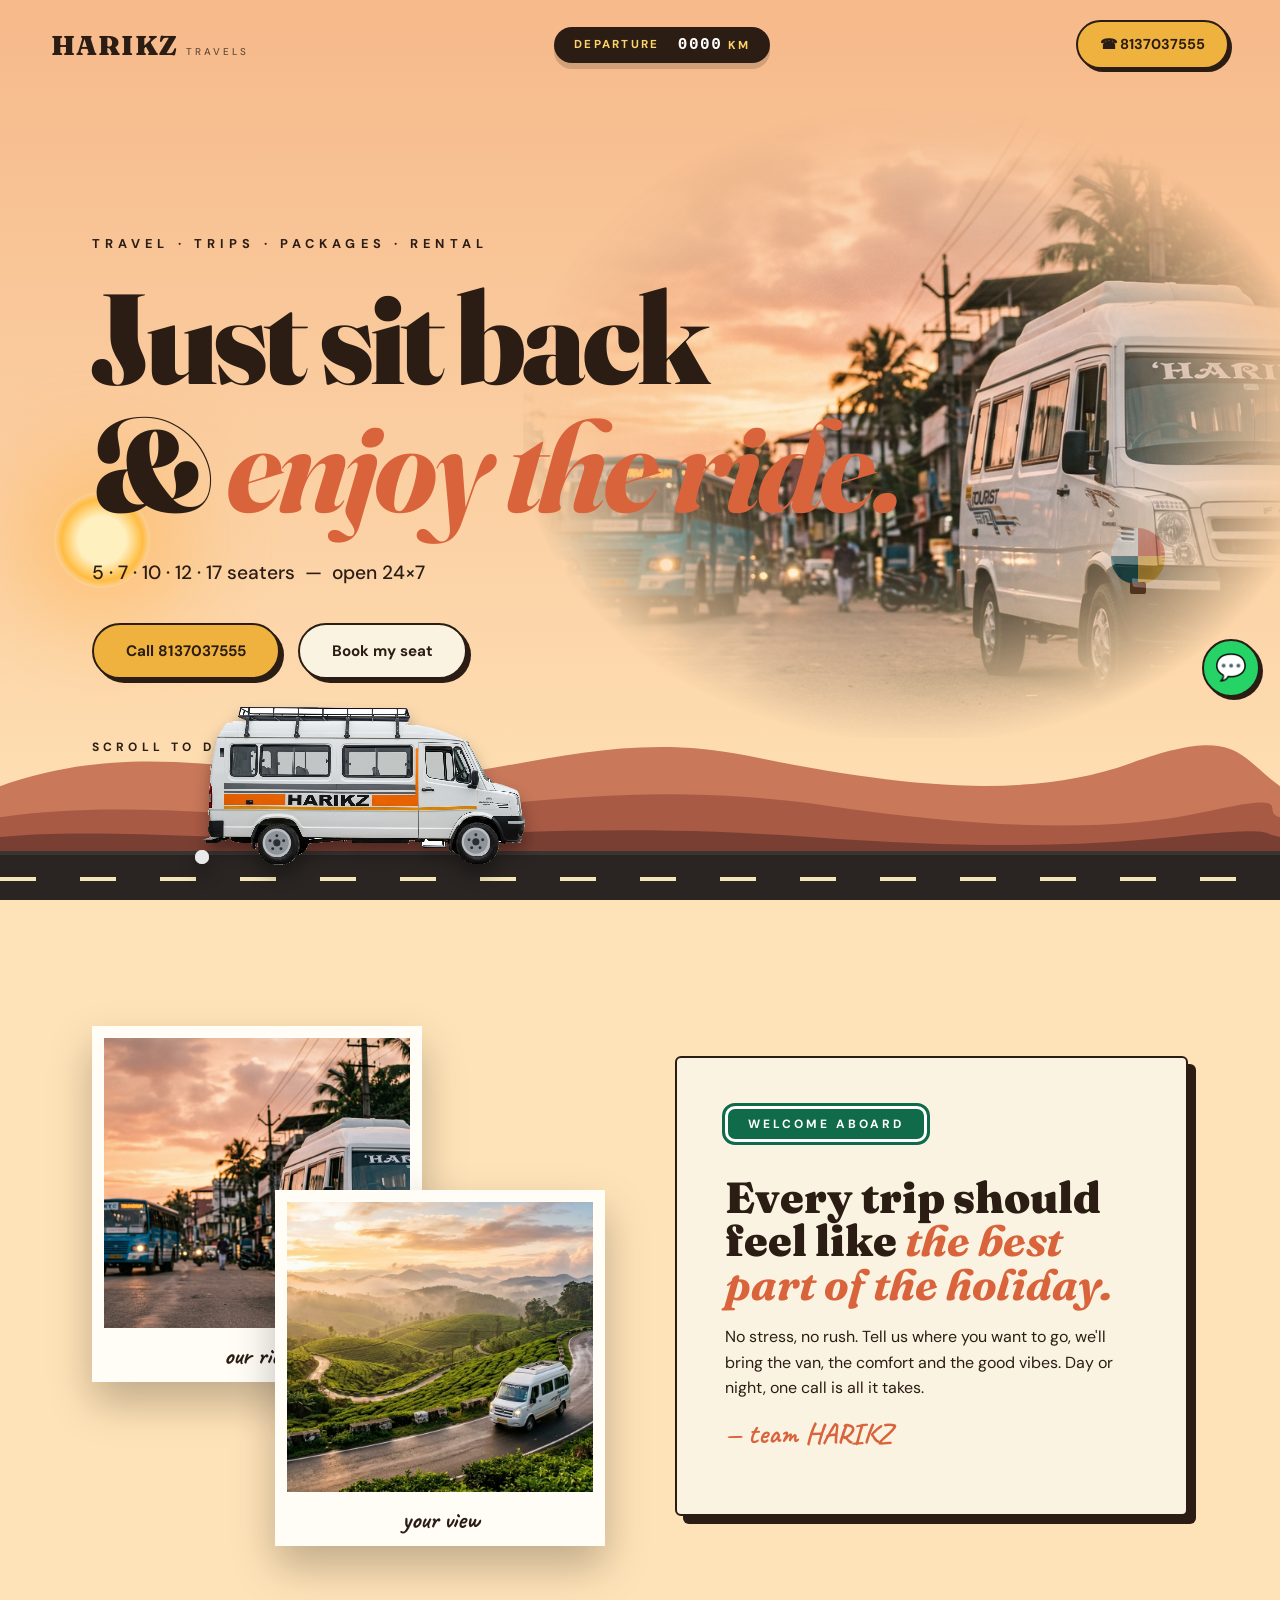
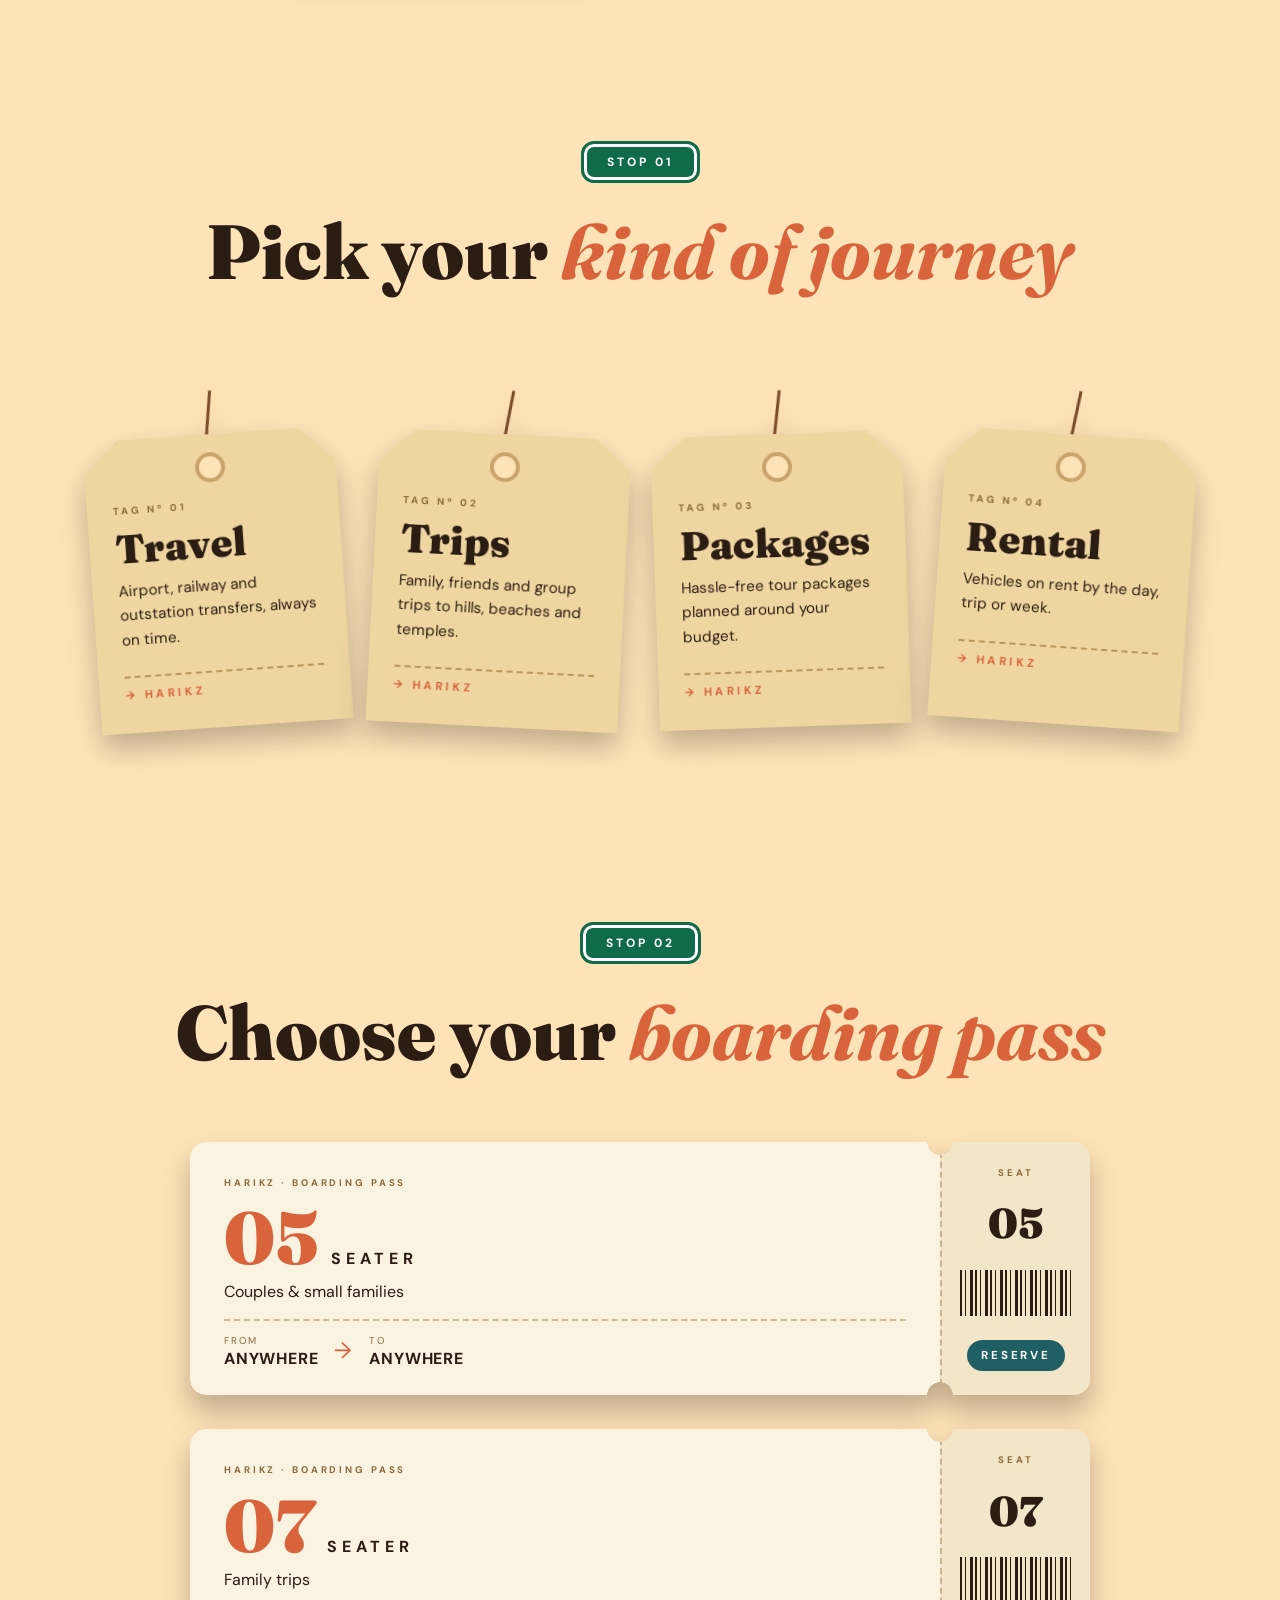
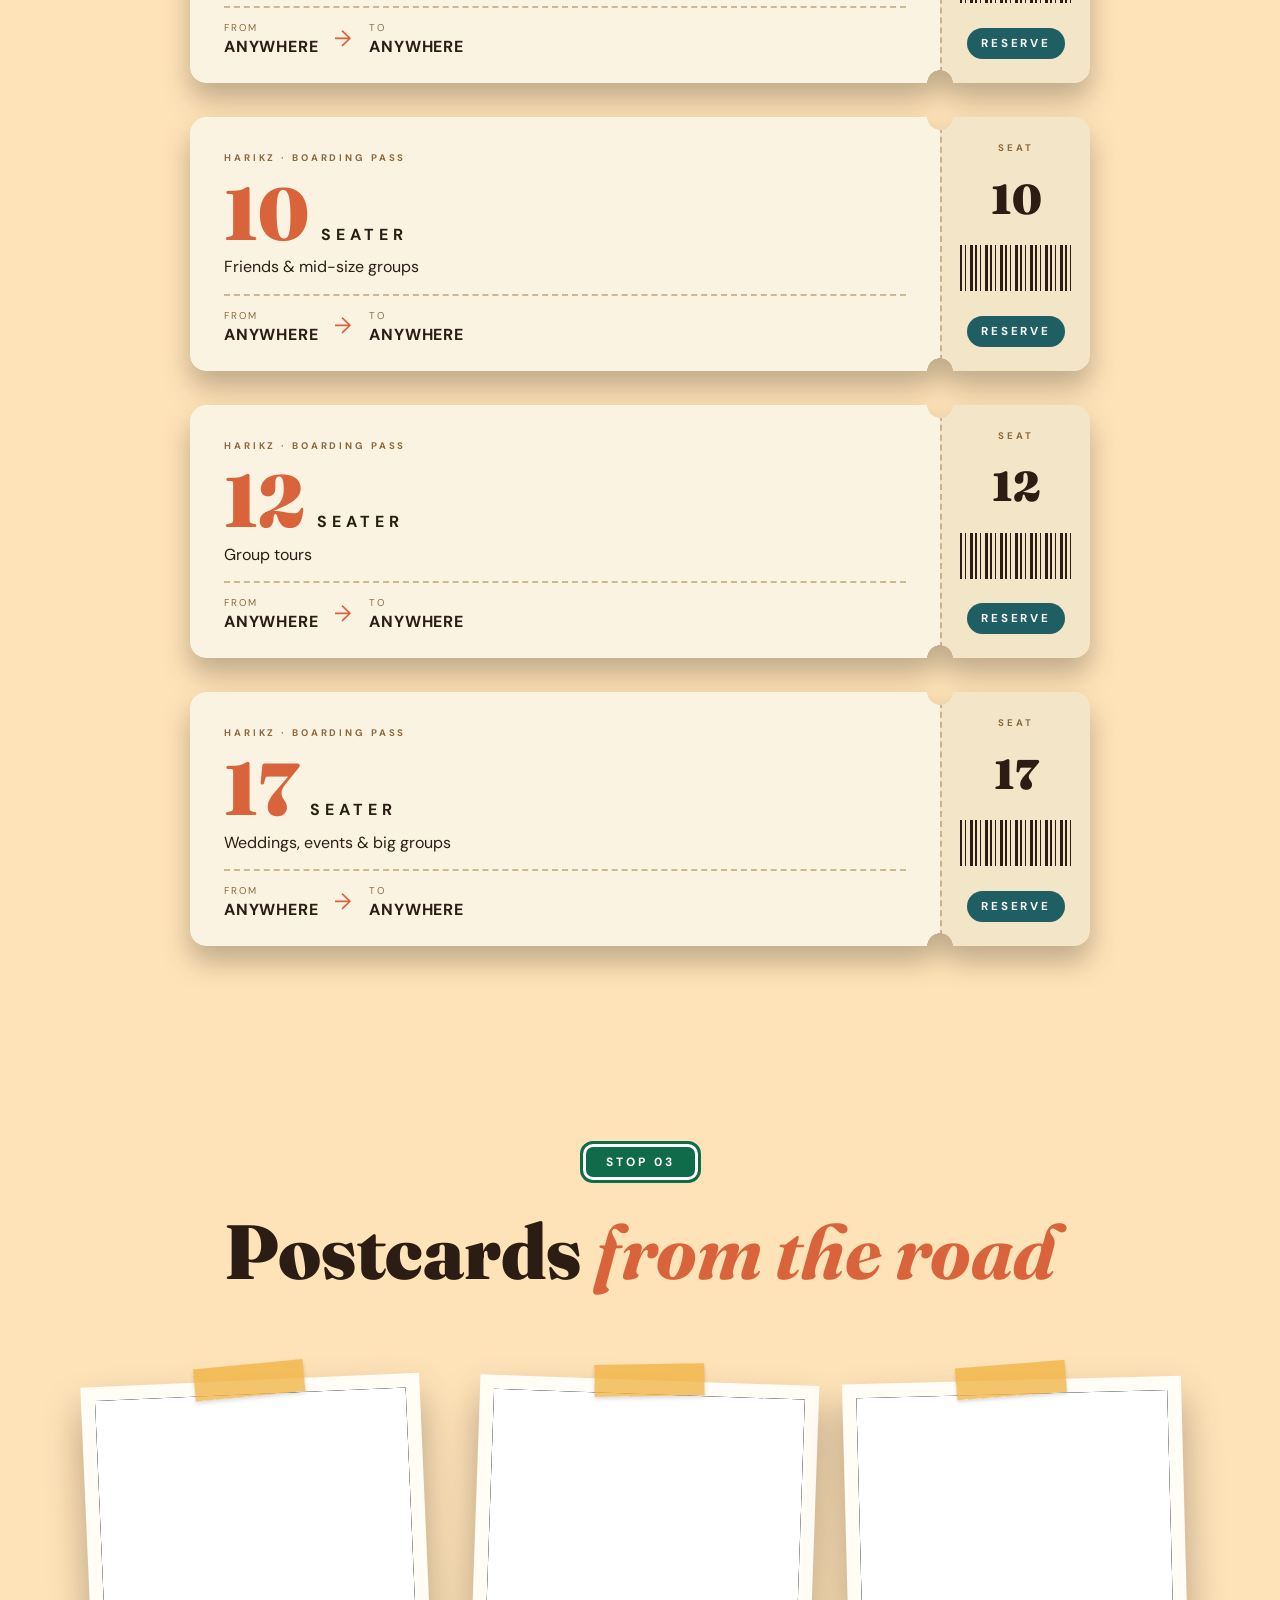
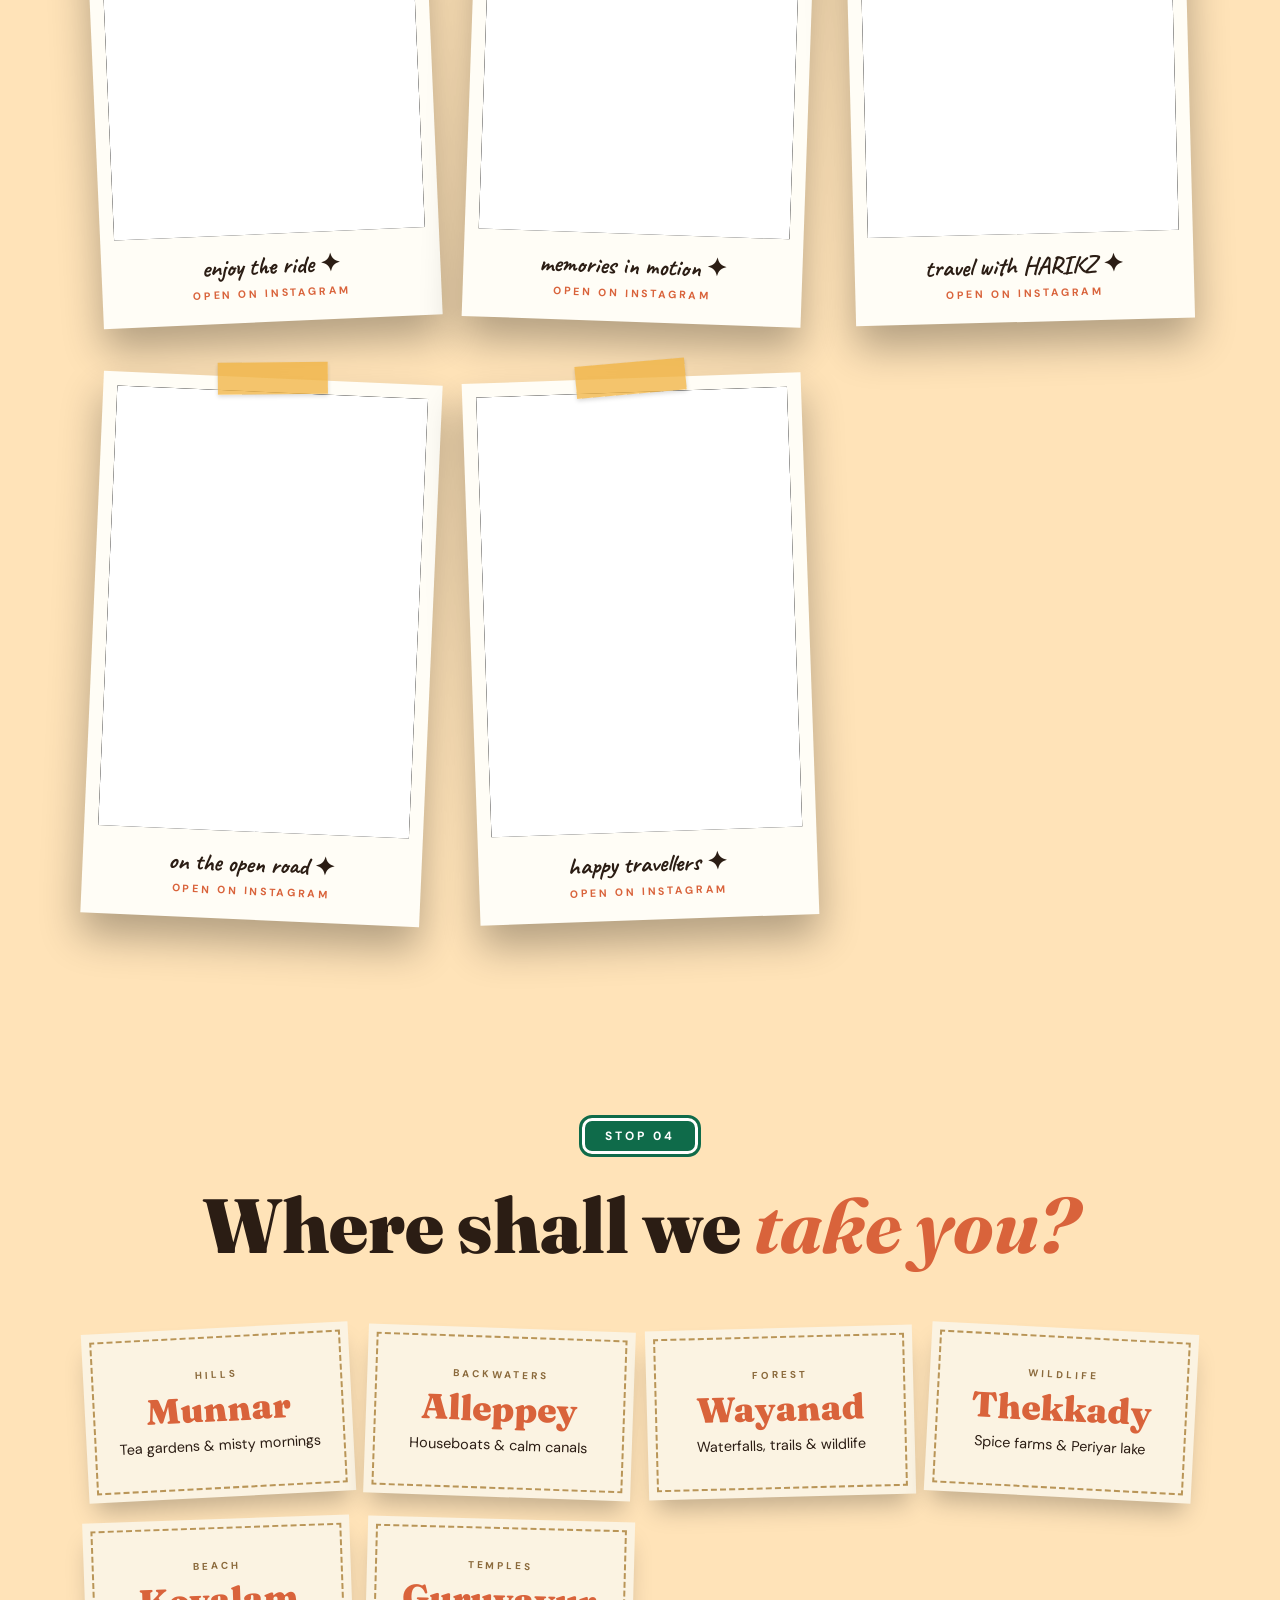
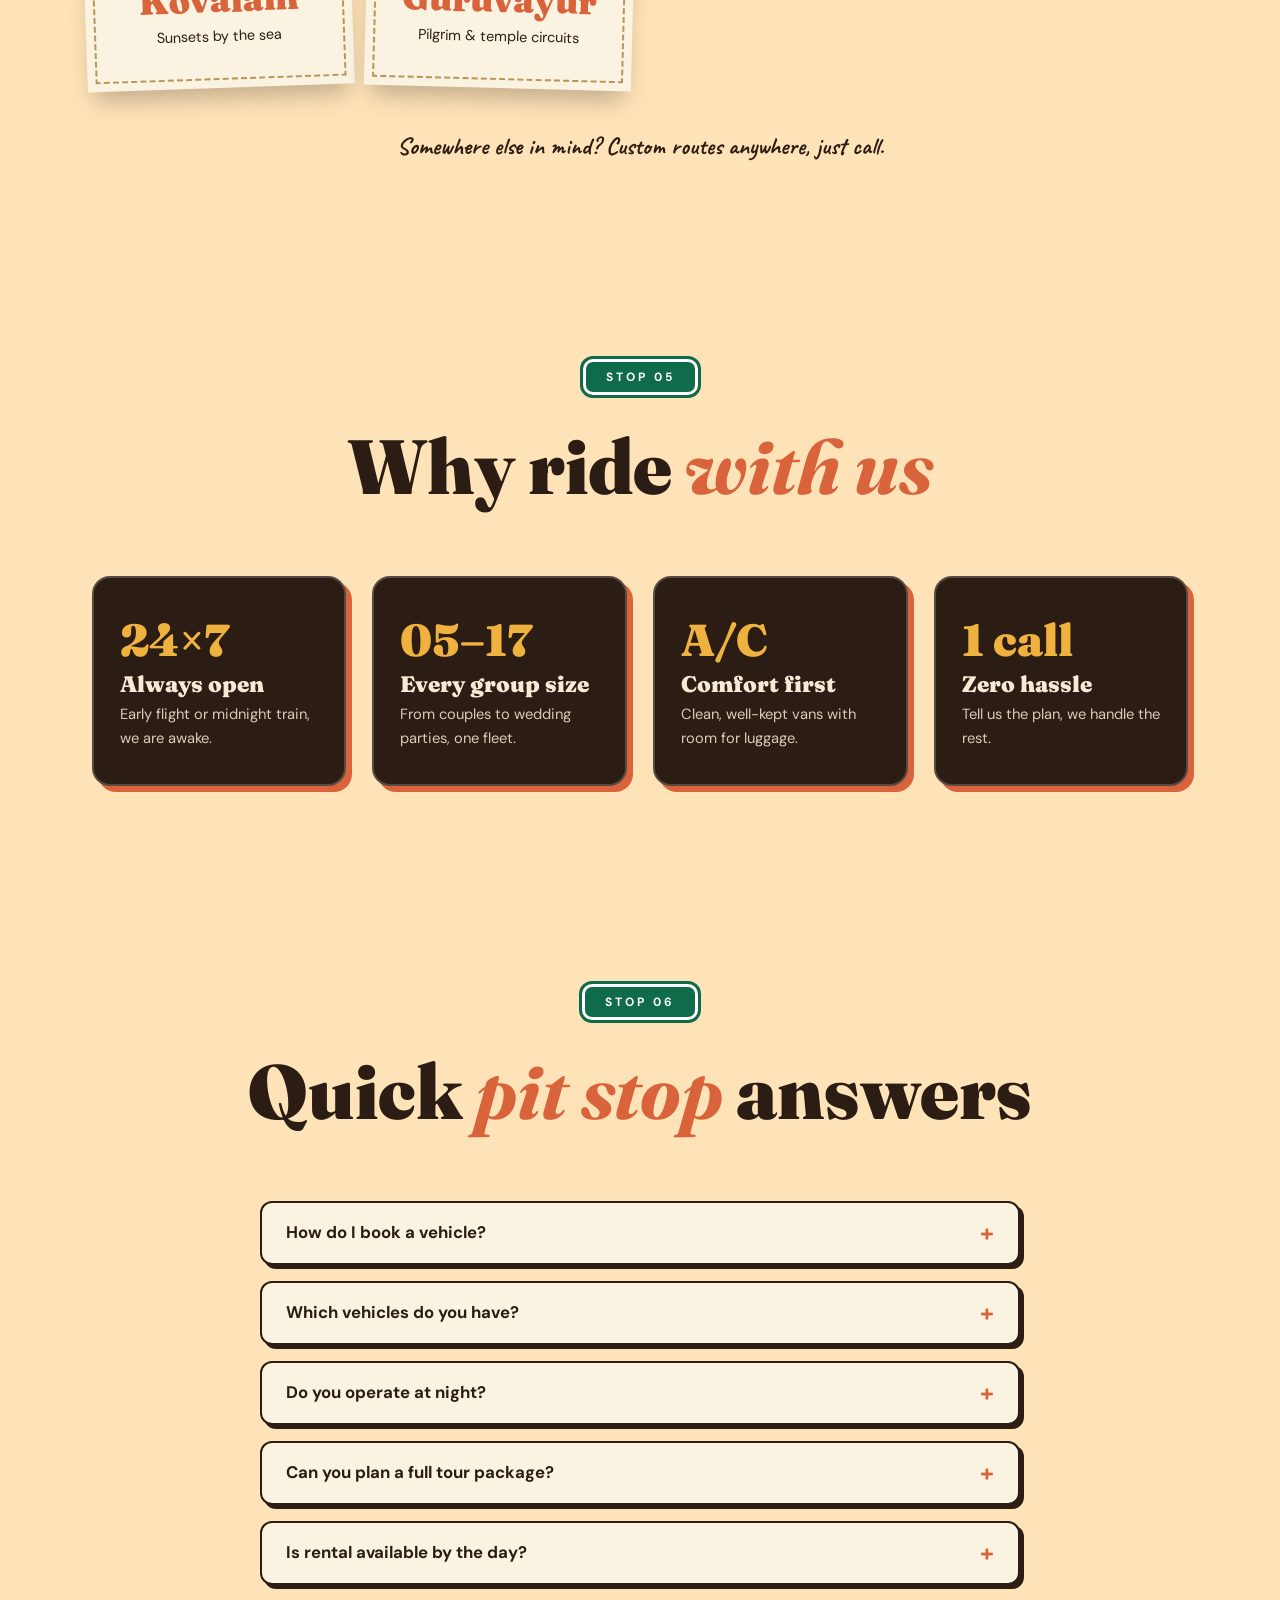
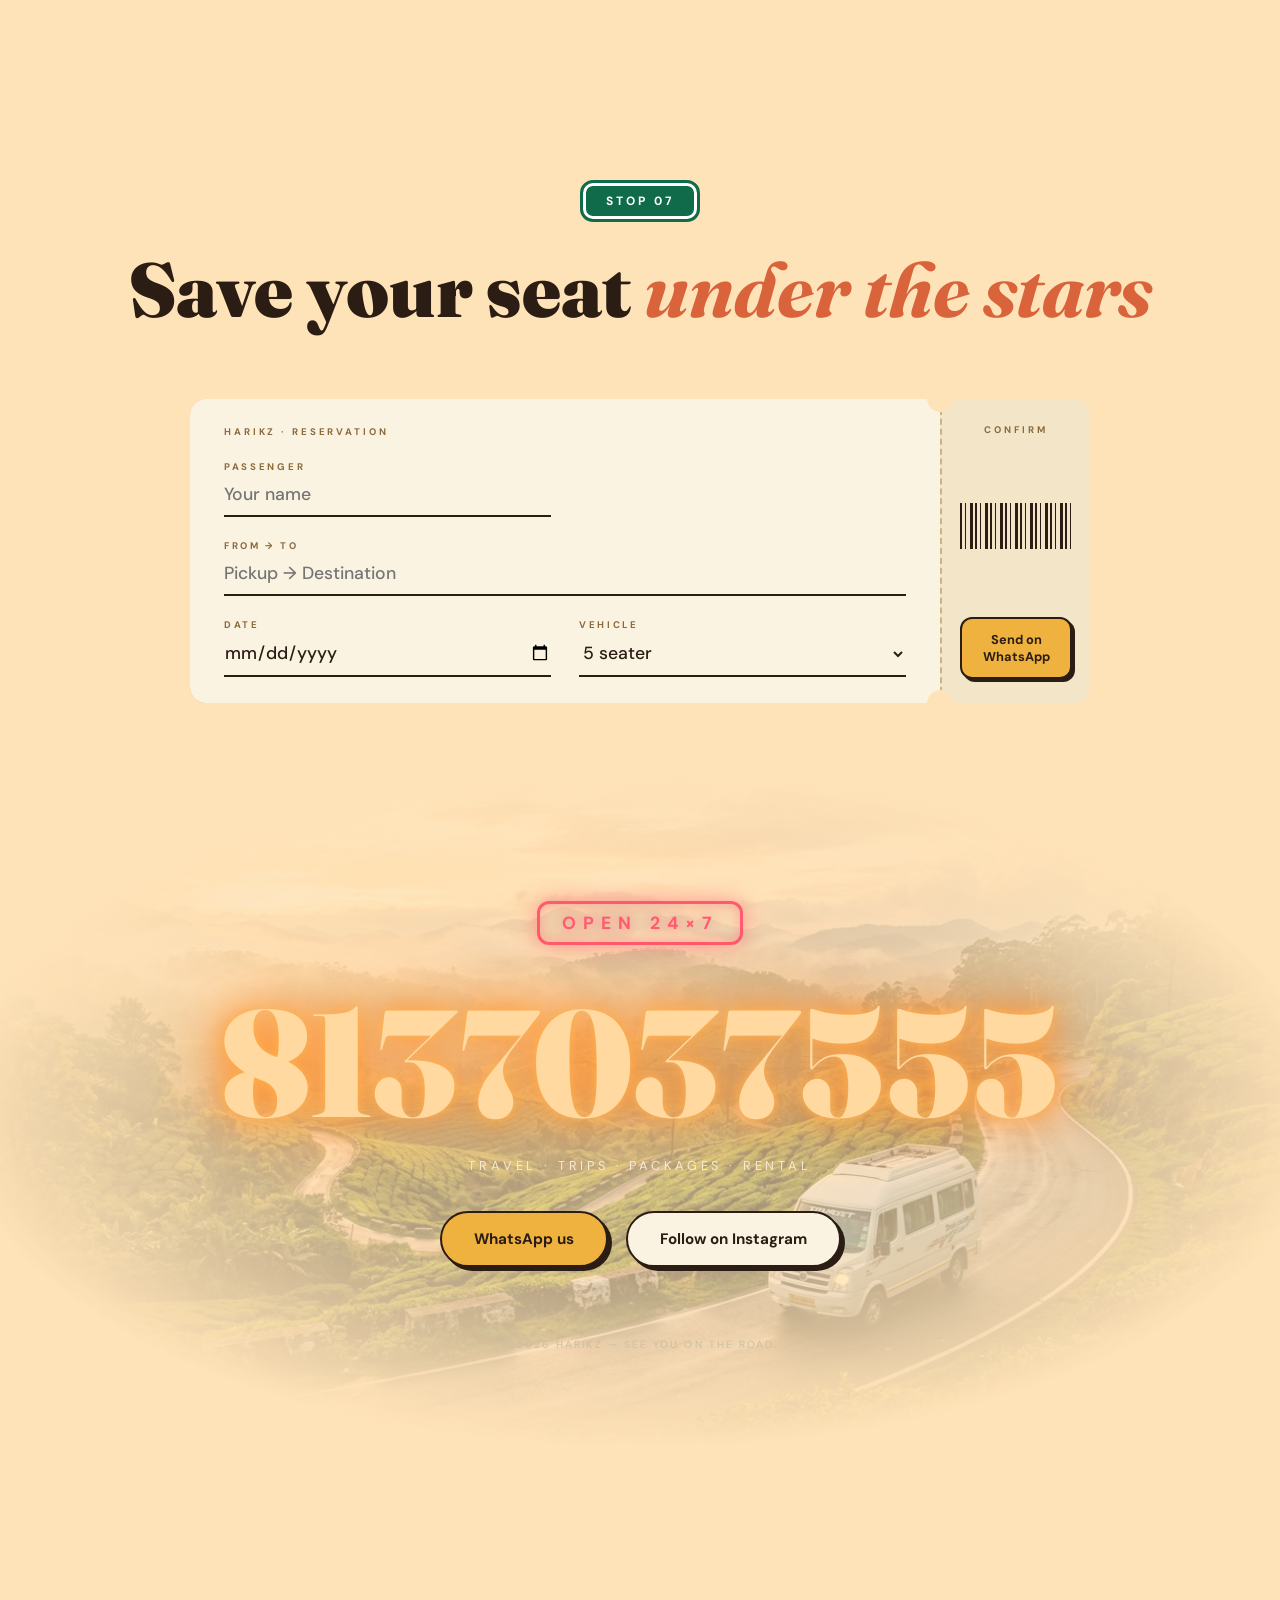
==== index.html @ db55cc22 "HARIKZ travel website" ====
<!DOCTYPE html>
<html lang="en">
<head>
<meta charset="UTF-8">
<meta name="viewport" content="width=device-width, initial-scale=1.0">
<title>HARIKZ | Travel, Trips, Packages & Rental – Enjoy the Ride, 24x7</title>
<meta name="description" content="HARIKZ – travel, trips, packages and vehicle rental. 5, 7, 10, 12 and 17 seaters, 24x7. Scroll to take the ride. Call 8137037555.">
<link rel="preconnect" href="https://fonts.googleapis.com">
<link rel="preconnect" href="https://fonts.gstatic.com" crossorigin>
<link href="https://fonts.googleapis.com/css2?family=Fraunces:ital,opsz,wght@0,9..144,400;0,9..144,700;0,9..144,900;1,9..144,400;1,9..144,700&family=DM+Sans:wght@400;500;700&family=Caveat:wght@500;700&display=swap" rel="stylesheet">
<link rel="stylesheet" href="style.css">
</head>
<body>

<!-- LIVING SKY -->
<div id="sky"></div>
<div id="stars"></div>
<div id="sun"></div>
<div id="moon"></div>
<div id="clouds"><i></i><i></i><i></i></div>
<div id="flyers" aria-hidden="true">
  <div class="bird b1">⌣⌣</div><div class="bird b2">⌣⌣</div><div class="bird b3">⌣⌣</div>
  <div class="plane">✈<span></span></div>
  <div class="balloon"><i></i><b></b></div>
</div>
<div id="flies" aria-hidden="true"></div>
<div id="progress"></div>

<!-- TOP BAR + ODOMETER -->
<header class="top">
  <a href="#home" class="logo">HARIKZ<small>travels</small></a>
  <div class="hud" aria-hidden="true">
    <span class="hud-stop" id="hud-stop">Departure</span>
    <span class="hud-km"><b id="hud-km">0000</b> km</span>
  </div>
  <a id="nav-call" class="callpill" href="tel:+918137037555">☎ 8137037555</a>
</header>

<!-- THE ROAD (fixed, you are driving) -->
<div class="scene" aria-hidden="true">
  <div class="layer l1" id="l1"><svg viewBox="0 0 1200 200" preserveAspectRatio="none"><path d="M0 200V110C120 50 220 90 340 100S560 30 700 70 960 130 1060 80 1160 70 1200 110V200Z"/></svg><svg viewBox="0 0 1200 200" preserveAspectRatio="none"><path d="M0 200V110C120 50 220 90 340 100S560 30 700 70 960 130 1060 80 1160 70 1200 110V200Z"/></svg></div>
  <div class="layer l2" id="l2"><svg viewBox="0 0 1200 200" preserveAspectRatio="none"><path d="M0 200V130C140 90 260 150 400 120S640 70 780 110 1040 160 1130 120 1180 120 1200 130V200Z"/></svg><svg viewBox="0 0 1200 200" preserveAspectRatio="none"><path d="M0 200V130C140 90 260 150 400 120S640 70 780 110 1040 160 1130 120 1180 120 1200 130V200Z"/></svg></div>
  <div class="layer l3" id="l3"><svg viewBox="0 0 1200 200" preserveAspectRatio="none"><path d="M0 200V150C100 120 240 170 380 150S620 120 760 150 1000 180 1100 150 1180 140 1200 150V200Z"/></svg><svg viewBox="0 0 1200 200" preserveAspectRatio="none"><path d="M0 200V150C100 120 240 170 380 150S620 120 760 150 1000 180 1100 150 1180 140 1200 150V200Z"/></svg></div>
  <div class="road" id="road"></div>
  <div class="van" id="van">
    <div class="beam" id="beam"></div>
    <div class="puffs"><i></i><i></i><i></i></div>
    <canvas id="vanimg" width="1" height="1" role="img" aria-label="HARIKZ Force Traveller"></canvas>
    <div class="rim" id="w1" style="left:24.6%;top:82.4%"><svg viewBox="0 0 100 100"><circle cx="50" cy="50" r="48" fill="#b9bdc2"/><circle cx="50" cy="50" r="40" fill="#8f949a"/><g fill="#2a2d31"><circle cx="50" cy="50" r="12"/><circle cx="50" cy="26" r="5"/><circle cx="73" cy="43" r="5"/><circle cx="64" cy="70" r="5"/><circle cx="36" cy="70" r="5"/><circle cx="27" cy="43" r="5"/></g></svg></div>
    <div class="rim" id="w2" style="left:82.2%;top:82%"><svg viewBox="0 0 100 100"><circle cx="50" cy="50" r="48" fill="#b9bdc2"/><circle cx="50" cy="50" r="40" fill="#8f949a"/><g fill="#2a2d31"><circle cx="50" cy="50" r="12"/><circle cx="50" cy="26" r="5"/><circle cx="73" cy="43" r="5"/><circle cx="64" cy="70" r="5"/><circle cx="36" cy="70" r="5"/><circle cx="27" cy="43" r="5"/></g></svg></div>
  </div>
</div>

<main>

<!-- 00 DEPARTURE -->
<section class="stop hero" id="home" data-stop="Departure">
  <p class="hello rv">Travel · Trips · Packages · Rental</p>
  <h1 class="rv">Just sit back<br>&amp; <em>enjoy the ride.</em></h1>
  <p class="hero-sub rv">5 · 7 · 10 · 12 · 17 seaters &nbsp;—&nbsp; open 24×7</p>
  <div class="cta rv">
    <a id="hero-call" class="btn" href="tel:+918137037555">Call 8137037555</a>
    <a id="hero-reserve" class="btn alt" href="#reserve">Book my seat</a>
  </div>
  <p class="drive">scroll to drive <span>→</span></p>
</section>

<!-- 01 WELCOME ABOARD -->
<section class="stop board" id="welcome" data-stop="Boarding">
  <div class="polas">
    <figure class="pola p1 rv"><img src="hero.jpg" alt="HARIKZ Force Traveller van at sunset"><figcaption>our ride</figcaption></figure>
    <figure class="pola p2 rv"><img src="hills.jpg" alt="Van on a misty hill road"><figcaption>your view</figcaption></figure>
  </div>
  <div class="note rv">
    <span class="sign">Welcome aboard</span>
    <h2>Every trip should feel like <em>the best part of the holiday.</em></h2>
    <p>No stress, no rush. Tell us where you want to go, we'll bring the van, the comfort and the good vibes. Day or night, one call is all it takes.</p>
    <p class="hand">— team HARIKZ</p>
  </div>
</section>

<!-- 02 SERVICES -->
<section class="stop services" id="services" data-stop="Services">
  <div class="shead rv"><span class="sign">Stop 01</span><h2>Pick your <em>kind of journey</em></h2></div>
  <div class="tags">
    <div class="tagw t1 rv"><div class="tag"><small>TAG Nº 01</small><h3>Travel</h3><p>Airport, railway and outstation transfers, always on time.</p><span>→ HARIKZ</span></div></div>
    <div class="tagw t2 rv"><div class="tag"><small>TAG Nº 02</small><h3>Trips</h3><p>Family, friends and group trips to hills, beaches and temples.</p><span>→ HARIKZ</span></div></div>
    <div class="tagw t3 rv"><div class="tag"><small>TAG Nº 03</small><h3>Packages</h3><p>Hassle-free tour packages planned around your budget.</p><span>→ HARIKZ</span></div></div>
    <div class="tagw t4 rv"><div class="tag"><small>TAG Nº 04</small><h3>Rental</h3><p>Vehicles on rent by the day, trip or week.</p><span>→ HARIKZ</span></div></div>
  </div>
</section>

<!-- 03 FLEET -->
<section class="stop fleet" id="fleet" data-stop="The Fleet">
  <div class="shead rv"><span class="sign">Stop 02</span><h2>Choose your <em>boarding pass</em></h2></div>
  <ul class="passes">
    <li class="rv" style="--r:-1.2deg"><div class="pass"><div class="pl"><small>HARIKZ · BOARDING PASS</small><div class="seatbig"><b>05</b><span>seater</span></div><p>Couples &amp; small families</p><div class="route"><span>FROM <b>Anywhere</b></span><i>→</i><span>TO <b>Anywhere</b></span></div></div><div class="ps"><small>SEAT</small><b>05</b><div class="bar"></div><a href="#reserve">Reserve</a></div></div></li>
    <li class="rv" style="--r:1deg"><div class="pass"><div class="pl"><small>HARIKZ · BOARDING PASS</small><div class="seatbig"><b>07</b><span>seater</span></div><p>Family trips</p><div class="route"><span>FROM <b>Anywhere</b></span><i>→</i><span>TO <b>Anywhere</b></span></div></div><div class="ps"><small>SEAT</small><b>07</b><div class="bar"></div><a href="#reserve">Reserve</a></div></div></li>
    <li class="rv" style="--r:-.8deg"><div class="pass"><div class="pl"><small>HARIKZ · BOARDING PASS</small><div class="seatbig"><b>10</b><span>seater</span></div><p>Friends &amp; mid-size groups</p><div class="route"><span>FROM <b>Anywhere</b></span><i>→</i><span>TO <b>Anywhere</b></span></div></div><div class="ps"><small>SEAT</small><b>10</b><div class="bar"></div><a href="#reserve">Reserve</a></div></div></li>
    <li class="rv" style="--r:1.2deg"><div class="pass"><div class="pl"><small>HARIKZ · BOARDING PASS</small><div class="seatbig"><b>12</b><span>seater</span></div><p>Group tours</p><div class="route"><span>FROM <b>Anywhere</b></span><i>→</i><span>TO <b>Anywhere</b></span></div></div><div class="ps"><small>SEAT</small><b>12</b><div class="bar"></div><a href="#reserve">Reserve</a></div></div></li>
    <li class="rv" style="--r:-1deg"><div class="pass"><div class="pl"><small>HARIKZ · BOARDING PASS</small><div class="seatbig"><b>17</b><span>seater</span></div><p>Weddings, events &amp; big groups</p><div class="route"><span>FROM <b>Anywhere</b></span><i>→</i><span>TO <b>Anywhere</b></span></div></div><div class="ps"><small>SEAT</small><b>17</b><div class="bar"></div><a href="#reserve">Reserve</a></div></div></li>
  </ul>
</section>

<!-- 04 POSTCARDS -->
<section class="stop cards" id="postcards" data-stop="Postcards">
  <div class="shead rv"><span class="sign">Stop 03</span><h2>Postcards <em>from the road</em></h2></div>
  <div class="pcs">
    <figure class="pc rv" style="--r:-2.5deg"><span class="tape"></span><div class="pcf"><iframe id="reel-embed-1" title="HARIKZ Instagram reel 1" src="https://www.instagram.com/reel/DWi8l3WEc4W/embed" loading="lazy" allowfullscreen></iframe></div><figcaption>enjoy the ride ✦ <a id="reel-link-1" href="https://www.instagram.com/reel/DWi8l3WEc4W/" target="_blank" rel="noopener">open on Instagram</a></figcaption></figure>
    <figure class="pc rv" style="--r:2deg"><span class="tape"></span><div class="pcf"><iframe id="reel-embed-2" title="HARIKZ Instagram reel 2" src="https://www.instagram.com/reel/DSxfu3pkrwx/embed" loading="lazy" allowfullscreen></iframe></div><figcaption>memories in motion ✦ <a id="reel-link-2" href="https://www.instagram.com/reel/DSxfu3pkrwx/" target="_blank" rel="noopener">open on Instagram</a></figcaption></figure>
    <figure class="pc rv" style="--r:-1.5deg"><span class="tape"></span><div class="pcf"><iframe id="post-embed" title="HARIKZ Instagram post" src="https://www.instagram.com/p/DdNlVB4ooAG/embed" loading="lazy" allowfullscreen></iframe></div><figcaption>travel with HARIKZ ✦ <a id="post-link" href="https://www.instagram.com/p/DdNlVB4ooAG/" target="_blank" rel="noopener">open on Instagram</a></figcaption></figure>
    <figure class="pc rv" style="--r:2.5deg"><span class="tape"></span><div class="pcf"><iframe id="reel-embed-3" title="HARIKZ Instagram reel 3" src="https://www.instagram.com/reel/DYMjRzhSxW_/embed" loading="lazy" allowfullscreen></iframe></div><figcaption>on the open road ✦ <a id="reel-link-3" href="https://www.instagram.com/reel/DYMjRzhSxW_/" target="_blank" rel="noopener">open on Instagram</a></figcaption></figure>
    <figure class="pc rv" style="--r:-2deg"><span class="tape"></span><div class="pcf"><iframe id="post-embed-2" title="HARIKZ Instagram post 2" src="https://www.instagram.com/p/DV8z0t1keww/embed" loading="lazy" allowfullscreen></iframe></div><figcaption>happy travellers ✦ <a id="post-link-2" href="https://www.instagram.com/p/DV8z0t1keww/" target="_blank" rel="noopener">open on Instagram</a></figcaption></figure>
  </div>
</section>

<!-- 04b DESTINATIONS -->
<section class="stop dest" id="destinations" data-stop="Destinations">
  <div class="shead rv"><span class="sign">Stop 04</span><h2>Where shall we <em>take you?</em></h2></div>
  <div class="stamps">
    <a class="stamp rv" href="#reserve" style="--r:-3deg"><small>HILLS</small><h3>Munnar</h3><p>Tea gardens &amp; misty mornings</p></a>
    <a class="stamp rv" href="#reserve" style="--r:2deg"><small>BACKWATERS</small><h3>Alleppey</h3><p>Houseboats &amp; calm canals</p></a>
    <a class="stamp rv" href="#reserve" style="--r:-1.5deg"><small>FOREST</small><h3>Wayanad</h3><p>Waterfalls, trails &amp; wildlife</p></a>
    <a class="stamp rv" href="#reserve" style="--r:3deg"><small>WILDLIFE</small><h3>Thekkady</h3><p>Spice farms &amp; Periyar lake</p></a>
    <a class="stamp rv" href="#reserve" style="--r:-2deg"><small>BEACH</small><h3>Kovalam</h3><p>Sunsets by the sea</p></a>
    <a class="stamp rv" href="#reserve" style="--r:1.5deg"><small>TEMPLES</small><h3>Guruvayur</h3><p>Pilgrim &amp; temple circuits</p></a>
  </div>
  <p class="fine rv">Somewhere else in mind? Custom routes anywhere, just call.</p>
</section>

<!-- 04c WHY HARIKZ -->
<section class="stop why" id="why" data-stop="Why HARIKZ">
  <div class="shead rv"><span class="sign">Stop 05</span><h2>Why ride <em>with us</em></h2></div>
  <div class="perks">
    <div class="perk rv"><b>24×7</b><h3>Always open</h3><p>Early flight or midnight train, we are awake.</p></div>
    <div class="perk rv"><b>05–17</b><h3>Every group size</h3><p>From couples to wedding parties, one fleet.</p></div>
    <div class="perk rv"><b>A/C</b><h3>Comfort first</h3><p>Clean, well-kept vans with room for luggage.</p></div>
    <div class="perk rv"><b>1 call</b><h3>Zero hassle</h3><p>Tell us the plan, we handle the rest.</p></div>
  </div>
</section>

<!-- 04d FAQ -->
<section class="stop faq" id="faq" data-stop="Good to know">
  <div class="shead rv"><span class="sign">Stop 06</span><h2>Quick <em>pit stop</em> answers</h2></div>
  <div class="qa">
    <details class="rv"><summary>How do I book a vehicle?</summary><p>Call or WhatsApp 8137037555, or fill in the reservation pass below and we will confirm on WhatsApp.</p></details>
    <details class="rv"><summary>Which vehicles do you have?</summary><p>5, 7, 10, 12 and 17 seaters, suited to everything from couples to large groups.</p></details>
    <details class="rv"><summary>Do you operate at night?</summary><p>Yes, HARIKZ is open 24×7 for transfers, trips and rentals.</p></details>
    <details class="rv"><summary>Can you plan a full tour package?</summary><p>Absolutely. Share your dates, budget and group size and we will plan the route with you.</p></details>
    <details class="rv"><summary>Is rental available by the day?</summary><p>Yes, by the day, per trip or by the week.</p></details>
  </div>
</section>

<!-- 05 NIGHT STOP / RESERVE -->
<section class="stop reserve" id="reserve" data-stop="Night Stop">
  <div class="shead rv"><span class="sign">Stop 07</span><h2>Save your seat <em>under the stars</em></h2></div>
  <form id="booking-form" class="pass formpass rv">
    <div class="pl formgrid">
      <small>HARIKZ · RESERVATION</small>
      <label>Passenger<input id="b-name" placeholder="Your name" required></label>
      <label>From → To<input id="b-place" placeholder="Pickup → Destination" required></label>
      <label>Date<input id="b-date" type="date" required></label>
      <label>Vehicle<select id="b-seat"><option>5 seater</option><option>7 seater</option><option>10 seater</option><option>12 seater</option><option>17 seater</option></select></label>
    </div>
    <div class="ps"><small>CONFIRM</small><div class="bar"></div><button id="b-submit" class="btn" type="submit">Send on WhatsApp</button></div>
  </form>
</section>

<!-- 06 THE SIGN -->
<section class="stop final" id="contact" data-stop="Journey's End">
  <div class="open rv">OPEN 24×7</div>
  <a id="contact-call" class="neon rv" href="tel:+918137037555">8137037555</a>
  <p class="rv">Travel · Trips · Packages · Rental</p>
  <div class="cta rv">
    <a id="contact-wa" class="btn" href="https://wa.me/918137037555" target="_blank" rel="noopener">WhatsApp us</a>
    <a id="contact-ig" class="btn alt" href="https://www.instagram.com/p/DdNlVB4ooAG/" target="_blank" rel="noopener">Follow on Instagram</a>
  </div>
  <small class="copy">© 2026 HARIKZ — see you on the road.</small>
</section>
</main>

<a id="float-wa" class="fwa" href="https://wa.me/918137037555" target="_blank" rel="noopener" aria-label="Chat on WhatsApp">💬</a>
<script src="script.js"></script>
</body>
</html>
---- style.css ----
:root{
  --sky1:#f6b98a;--sky2:#ffe3b8;--ink:#2b1d14;--h1:#c9785a;--h2:#a85a45;--h3:#7a3f33;
  --paper:#fbf3e2;--kraft:#efd6a0;--dk:#2b1d14;--terra:#d9633b;--mustard:#f0b23e;--teal:#1f5f63;
  --sceneH:21vh
}
*{box-sizing:border-box;margin:0;padding:0}
html{scroll-behavior:smooth}
body{font-family:'DM Sans',sans-serif;color:var(--ink);background:var(--sky2);overflow-x:hidden;line-height:1.6}
h1,h2,h3{font-family:'Fraunces',serif;font-weight:900;line-height:1}
em{font-style:italic;font-weight:700;color:var(--terra)}
a{color:inherit}

/* ---- LIVING SKY ---- */
#sky{position:fixed;inset:0;z-index:0;background:linear-gradient(var(--sky1),var(--sky2))}
#stars{position:fixed;inset:0;z-index:1;opacity:0;pointer-events:none}
#stars i{position:absolute;width:2px;height:2px;border-radius:50%;background:#fff;animation:tw 3s infinite}
@keyframes tw{50%{opacity:.2}}
#sun,#moon{position:fixed;z-index:1;border-radius:50%;pointer-events:none;transform:translate(-50%,-50%)}
#sun{width:96px;height:96px;background:radial-gradient(circle,#fff6d2 0 35%,#ffd36b 60%,rgba(255,200,90,0) 72%);box-shadow:0 0 90px 40px rgba(255,200,100,.45)}
#moon{width:70px;height:70px;background:radial-gradient(circle at 35% 35%,#fffdf0,#e5e2c8 70%);box-shadow:0 0 70px 20px rgba(220,225,255,.35);opacity:0}
#clouds{position:fixed;inset:0;z-index:1;pointer-events:none;transition:opacity .3s}
#clouds i{position:absolute;height:44px;width:150px;border-radius:50px;background:rgba(255,255,255,.85);filter:blur(1px);animation:cl 80s linear infinite}
#clouds i::before,#clouds i::after{content:"";position:absolute;background:inherit;border-radius:50%}
#clouds i::before{width:60px;height:60px;top:-26px;left:24px}#clouds i::after{width:44px;height:44px;top:-18px;right:24px}
#clouds i:nth-child(1){top:14%;left:-200px}
#clouds i:nth-child(2){top:28%;left:-200px;animation-delay:-30s;transform:scale(.7)}
#clouds i:nth-child(3){top:9%;left:-200px;animation-delay:-55s;transform:scale(1.2)}
@keyframes cl{to{transform:translateX(130vw)}}

/* ---- TOP BAR ---- */
.top{position:fixed;inset:0 0 auto 0;z-index:40;display:flex;align-items:center;justify-content:space-between;padding:20px 4vw;pointer-events:none}
.top>*{pointer-events:auto}
.logo{font:900 1.7rem 'Fraunces',serif;text-decoration:none;color:var(--ink);letter-spacing:.04em;display:flex;align-items:baseline;gap:8px;transition:color .3s}
.logo small{font:500 .62rem 'DM Sans';letter-spacing:.3em;text-transform:uppercase;opacity:.7}
.hud{display:flex;gap:18px;align-items:center;background:var(--dk);color:#ffd36b;padding:9px 20px;border-radius:50px;font:700 .72rem 'DM Sans';letter-spacing:.2em;text-transform:uppercase;box-shadow:0 6px 0 rgba(0,0,0,.15)}
.hud-km b{font:700 1rem monospace;color:#fff;letter-spacing:.1em}
.callpill{background:var(--mustard);color:var(--dk);padding:11px 22px;border-radius:50px;font-weight:700;text-decoration:none;border:2px solid var(--dk);box-shadow:3px 3px 0 var(--dk);transition:.25s;font-size:.9rem}
.callpill:hover{transform:translate(-2px,-2px);box-shadow:5px 5px 0 var(--dk)}

/* ---- THE ROAD ---- */
.scene{position:fixed;left:0;right:0;bottom:0;height:var(--sceneH);z-index:30;pointer-events:none}
.layer{position:absolute;left:0;bottom:5vh;width:200%;display:flex;will-change:transform}
.layer svg{width:50%;height:100%;display:block}
.l1{height:17vh;color:var(--h1)}.l2{height:12vh;color:var(--h2)}.l3{height:8vh;color:var(--h3)}
.layer path{fill:currentColor}
.road{position:absolute;left:0;right:0;bottom:0;height:5.4vh;background:#2a2523;border-top:4px solid #3b3532}
.road::after{content:"";position:absolute;left:0;right:0;top:48%;height:4px;background:repeating-linear-gradient(90deg,#f5e6b8 0 36px,transparent 36px 80px);background-position-x:var(--rx,0)}
.van{position:absolute;left:15vw;bottom:2.6vh;width:clamp(210px,27vw,420px);animation:bob .9s ease-in-out infinite alternate;filter:drop-shadow(0 10px 8px rgba(0,0,0,.35))}
@keyframes bob{to{transform:translateY(-3px)}}
.van canvas{display:block;width:100%;height:auto}
.rim{position:absolute;width:8.6%;aspect-ratio:1;margin:-4.3% 0 0 -4.3%;border-radius:50%;overflow:hidden}.rim svg{display:block;width:100%;height:100%}
.wheel{transform-box:fill-box;transform-origin:center}
.beam{position:absolute;left:94%;top:56%;width:46vw;height:90px;background:linear-gradient(90deg,rgba(255,236,170,.75),transparent);clip-path:polygon(0 35%,100% 0,100% 100%,0 65%);opacity:0;transition:opacity .4s}

/* Traveller photo backdrops */
.hero::before,.final::before{content:"";position:absolute;z-index:-1;pointer-events:none;background-size:cover;background-position:center;-webkit-mask-image:radial-gradient(ellipse at center,#000 30%,transparent 72%);mask-image:radial-gradient(ellipse at center,#000 30%,transparent 72%)}
.hero::before{right:-4vw;top:12vh;width:62vw;height:70vh;background-image:url(hero.jpg);opacity:.9;animation:kb 18s ease-in-out infinite alternate}
.final::before{inset:0 -4vw;background-image:url(hills.jpg);opacity:.35}
@keyframes kb{to{transform:scale(1.07) translateX(-12px)}}

/* ---- CONTENT ---- */
main{position:relative;z-index:10;padding-bottom:30vh}
.stop{position:relative;padding:14vh 6vw 8vh;max-width:1250px;margin:auto}
.rv{opacity:0;transform:translateY(46px);transition:opacity 1s,transform 1s cubic-bezier(.2,.8,.2,1)}
.rv.on{opacity:1;transform:none}
.btn{display:inline-block;background:var(--mustard);color:var(--dk);font:700 .95rem 'DM Sans';padding:16px 32px;border-radius:50px;border:2px solid var(--dk);box-shadow:4px 4px 0 var(--dk);text-decoration:none;cursor:pointer;transition:.25s}
.btn:hover{transform:translate(-3px,-3px);box-shadow:7px 7px 0 var(--dk)}
.btn.alt{background:var(--paper)}
.cta{display:flex;gap:18px;flex-wrap:wrap}
.sign{display:inline-block;background:#0f6b4a;color:#fff;border:3px solid #fff;outline:3px solid #0f6b4a;border-radius:10px;padding:7px 20px;font:700 .75rem 'DM Sans';letter-spacing:.25em;text-transform:uppercase;margin-bottom:26px}
.shead{text-align:center;margin-bottom:70px}
.shead h2{font-size:clamp(2.4rem,6vw,4.8rem);color:var(--ink);transition:color .3s}

/* hero */
.hero{min-height:100vh;display:flex;flex-direction:column;justify-content:center;padding-top:18vh}
.hello{font:700 .8rem 'DM Sans';letter-spacing:.4em;text-transform:uppercase;margin-bottom:22px;color:var(--ink)}
.hero h1{font-size:clamp(3.4rem,10vw,9rem);letter-spacing:-.03em;color:var(--ink);transition:color .3s}
.hero-sub{margin:28px 0 34px;font-size:1.2rem;font-weight:500;color:var(--ink)}
.drive{margin-top:60px;font:700 .75rem 'DM Sans';letter-spacing:.35em;text-transform:uppercase;color:var(--ink)}
.drive span{display:inline-block;animation:nudge 1.2s infinite}
@keyframes nudge{50%{transform:translateX(12px)}}

/* welcome */
.board{display:grid;grid-template-columns:1fr 1fr;gap:70px;align-items:center}
.polas{position:relative;height:520px}
.pola{position:absolute;background:#fffdf6;padding:12px 12px 46px;box-shadow:0 20px 40px rgba(0,0,0,.25);width:min(330px,80%)}
.pola img{width:100%;height:290px;object-fit:cover}
.pola figcaption{position:absolute;bottom:10px;left:0;right:0;text-align:center;font:700 1.6rem 'Caveat',cursive;color:var(--dk)}
.p1{left:0;top:0;transform:rotate(-6deg)}.p2{right:0;bottom:0;transform:rotate(5deg)}
.pola.rv.on{transition:transform .5s}.pola:hover{transform:rotate(0) scale(1.04)!important;z-index:5}
.note{background:var(--paper);padding:48px;border-radius:6px;box-shadow:8px 8px 0 var(--dk);border:2px solid var(--dk);color:var(--dk);transform:rotate(1deg)}
.note h2{font-size:clamp(1.9rem,3.4vw,2.8rem);margin-bottom:18px}
.note p{margin-bottom:14px}
.hand{font:700 1.8rem 'Caveat',cursive;color:var(--terra)}

/* luggage tags */
.tags{display:grid;grid-template-columns:repeat(auto-fit,minmax(230px,1fr));gap:44px 30px;padding-top:30px}
.tagw{position:relative;margin-top:44px;filter:drop-shadow(0 14px 14px rgba(0,0,0,.25));transition:transform .5s cubic-bezier(.3,1.4,.5,1)}
.tagw::before{content:"";position:absolute;left:50%;top:-44px;width:3px;height:70px;background:#7b4a2b;transform:translateX(-50%) rotate(8deg)}
.t1{--r:-4deg}.t2{--r:3deg}.t3{--r:-2deg}.t4{--r:4deg}
.tagw.on{transform:rotate(var(--r))}
.tagw.on:hover{transform:rotate(0) translateY(-10px)}
.tag{background:var(--kraft);color:var(--dk);padding:64px 26px 30px;clip-path:polygon(14% 0,86% 0,100% 11%,100% 100%,0 100%,0 11%);min-height:290px;position:relative}
.tag::before{content:"";position:absolute;top:18px;left:50%;width:22px;height:22px;transform:translateX(-50%);border-radius:50%;border:4px solid #c9a46a;background:var(--sky2)}
.tag small{display:block;font:700 .62rem 'DM Sans';letter-spacing:.3em;color:#8b6a3c;margin-bottom:12px}
.tag h3{font-size:2.5rem;margin-bottom:10px}
.tag p{font-size:.95rem;margin-bottom:24px}
.tag span{display:block;border-top:2px dashed #b99557;padding-top:10px;font:700 .72rem 'DM Sans';letter-spacing:.3em;color:var(--terra)}

/* boarding passes */
.passes{list-style:none;max-width:900px;margin:auto;display:grid;gap:34px}
.passes li{filter:drop-shadow(0 16px 14px rgba(0,0,0,.25));transform:rotate(var(--r));transition:transform .5s cubic-bezier(.3,1.4,.5,1)}
.passes li:hover{transform:rotate(0) translateX(12px)}
.pass{display:grid;grid-template-columns:1fr 150px;background:var(--paper);color:var(--dk);border-radius:16px;
  -webkit-mask:radial-gradient(circle 13px at calc(100% - 150px) 0,#0000 97%,#000) ,radial-gradient(circle 13px at calc(100% - 150px) 100%,#0000 97%,#000);-webkit-mask-composite:source-in;
  mask:radial-gradient(circle 13px at calc(100% - 150px) 0,#0000 97%,#000) intersect,radial-gradient(circle 13px at calc(100% - 150px) 100%,#0000 97%,#000)}
.pl{padding:26px 34px;position:relative}
.pl small,.ps small{font:700 .6rem 'DM Sans';letter-spacing:.3em;color:#8b6a3c}
.seatbig{display:flex;align-items:baseline;gap:12px;margin:8px 0 4px}
.seatbig b{font:900 4.6rem/1 'Fraunces',serif;color:var(--terra)}
.seatbig span{font:700 1rem 'DM Sans';letter-spacing:.3em;text-transform:uppercase}
.pl p{margin-bottom:14px}
.route{display:flex;gap:16px;align-items:center;border-top:2px dashed #cdb98f;padding-top:12px;font-size:.62rem;letter-spacing:.2em;color:#8b6a3c}
.route b{display:block;font:700 1rem 'DM Sans';letter-spacing:.05em;color:var(--dk);text-transform:uppercase}
.route i{font-style:normal;font-size:1.4rem;color:var(--terra)}
.ps{border-left:2px dashed #c9b48a;padding:24px 18px;text-align:center;display:flex;flex-direction:column;align-items:center;justify-content:space-between;gap:8px;background:#f3e6c8}
.ps b{font:900 2.6rem 'Fraunces',serif;line-height:1}
.bar{width:100%;height:46px;background:repeating-linear-gradient(90deg,var(--dk) 0 2px,transparent 2px 5px,var(--dk) 5px 6px,transparent 6px 10px,var(--dk) 10px 13px,transparent 13px 15px)}
.ps a{font:700 .72rem 'DM Sans';letter-spacing:.25em;text-transform:uppercase;text-decoration:none;color:#fff;background:var(--teal);padding:8px 14px;border-radius:30px;transition:.3s}
.ps a:hover{background:var(--terra)}

/* postcards */
.pcs{display:grid;grid-template-columns:repeat(auto-fit,minmax(290px,1fr));gap:56px 40px;padding-top:20px}
.pc{position:relative;background:#fffdf6;padding:14px 14px 22px;box-shadow:0 22px 40px rgba(0,0,0,.3);transform:rotate(var(--r))}
.pc.on{transform:rotate(var(--r));transition:transform .6s cubic-bezier(.3,1.4,.5,1),opacity 1s}
.pc.on:hover{transform:rotate(0) translateY(-12px) scale(1.02)}
.tape{position:absolute;top:-16px;left:50%;width:110px;height:32px;transform:translateX(-50%) rotate(-3deg);background:rgba(240,178,62,.75);box-shadow:0 2px 4px rgba(0,0,0,.15);z-index:2}
.pcf{background:#000;overflow:hidden;height:440px}.pcf iframe{width:100%;height:760px;border:0;display:block;background:#fff}
.pc figcaption{padding-top:16px;text-align:center;font:700 1.55rem 'Caveat',cursive;color:var(--dk)}
.pc figcaption a{display:block;font:700 .66rem 'DM Sans';letter-spacing:.25em;text-transform:uppercase;color:var(--terra);margin-top:6px;text-decoration:none}

/* destinations */
.stamps{display:grid;grid-template-columns:repeat(auto-fit,minmax(220px,1fr));gap:36px 28px}
.stamp{display:block;text-decoration:none;color:var(--dk);background:var(--paper);padding:30px 22px;text-align:center;border:3px dashed #b99557;outline:8px solid var(--paper);outline-offset:-1px;box-shadow:0 16px 24px rgba(0,0,0,.25);transform:rotate(var(--r));transition:transform .5s cubic-bezier(.3,1.4,.5,1)}
.stamp.rv.on{transform:rotate(var(--r))}
.stamp.on:hover{transform:rotate(0) translateY(-10px) scale(1.04)}
.stamp small{display:block;font:700 .62rem 'DM Sans';letter-spacing:.3em;color:#8b6a3c;margin-bottom:10px}
.stamp h3{font-size:2.2rem;color:var(--terra);margin-bottom:8px}
.stamp p{font-size:.9rem}
.fine{text-align:center;margin-top:50px;font:700 1.5rem 'Caveat',cursive;color:var(--ink)}

/* why us */
.perks{display:grid;grid-template-columns:repeat(auto-fit,minmax(220px,1fr));gap:26px}
.perk{background:var(--dk);color:#f6ead6;padding:34px 26px;border-radius:18px;border:2px solid #fff3;box-shadow:6px 6px 0 var(--terra);transition:transform .3s}
.perk:hover{transform:translateY(-6px)}
.perk b{display:block;font:900 2.8rem 'Fraunces',serif;color:var(--mustard);margin-bottom:6px}
.perk h3{font-size:1.4rem;margin-bottom:8px}
.perk p{font-size:.92rem;opacity:.85}

/* faq */
.qa{max-width:760px;margin:auto;display:grid;gap:16px}
.qa details{background:var(--paper);color:var(--dk);border:2px solid var(--dk);border-radius:12px;box-shadow:4px 4px 0 var(--dk);padding:18px 24px}
.qa summary{cursor:pointer;font:700 1.05rem 'DM Sans';list-style:none;display:flex;justify-content:space-between;gap:12px}
.qa summary::-webkit-details-marker{display:none}
.qa summary::after{content:"+";font-size:1.5rem;line-height:1;color:var(--terra);transition:transform .3s}
.qa details[open] summary::after{transform:rotate(45deg)}
.qa details p{margin-top:12px;font-size:.95rem}

/* reserve */
.formpass{max-width:900px;margin:auto;filter:none}
.reserve .pass{filter:none;box-shadow:none}
.reserve form.pass{box-shadow:none}
.formgrid{display:grid;grid-template-columns:1fr 1fr;gap:22px 28px}
.formgrid small{grid-column:span 2}
.formgrid label{display:flex;flex-direction:column;font:700 .6rem 'DM Sans';letter-spacing:.28em;text-transform:uppercase;color:#8b6a3c}
.formgrid label:nth-of-type(2){grid-column:span 2}
.formgrid input,.formgrid select{background:transparent;border:0;border-bottom:2px solid var(--dk);padding:10px 0;font:500 1.1rem 'DM Sans';color:var(--dk);outline:none}
.formgrid input:focus,.formgrid select:focus{border-color:var(--terra)}
.ps .btn{font-size:.8rem;padding:12px 14px;border-radius:12px;width:100%;box-shadow:3px 3px 0 var(--dk)}
.formpass{drop-shadow:none}
.reserve .formpass{filter:drop-shadow(0 18px 30px rgba(0,0,0,.5))}

/* final sign */
.final{text-align:center;padding-bottom:10vh}
.open{display:inline-block;font:700 1.1rem 'DM Sans';letter-spacing:.4em;color:#ff5a6e;border:3px solid #ff5a6e;border-radius:12px;padding:8px 22px;text-shadow:0 0 14px #ff5a6e;box-shadow:0 0 22px rgba(255,90,110,.55),inset 0 0 14px rgba(255,90,110,.4);transform:rotate(-3deg);animation:fl 5s infinite}
.neon{display:block;font:900 clamp(3rem,12vw,9.5rem)/1.1 'Fraunces',serif;text-decoration:none;color:#ffd9a0;text-shadow:0 0 10px #ffb454,0 0 30px #ff9a3c,0 0 70px #ff7a1a;margin:34px 0 10px;animation:fl2 6s infinite}
.final p{color:#f6ead6;letter-spacing:.3em;text-transform:uppercase;font-size:.8rem;margin-bottom:34px}
.final .cta{justify-content:center}
.copy{display:block;margin-top:70px;color:#c9bfa8;letter-spacing:.2em;text-transform:uppercase;font-size:.65rem}
@keyframes fl{0%,18%,22%,60%,100%{opacity:1}20%,24%{opacity:.35}}
@keyframes fl2{0%,45%,48%,100%{opacity:1}46%{opacity:.6}}

.fwa{position:fixed;right:20px;bottom:calc(var(--sceneH) + 14px);z-index:50;width:58px;height:58px;border-radius:50%;background:#25d366;display:grid;place-items:center;font-size:1.6rem;text-decoration:none;border:2px solid var(--dk);box-shadow:3px 3px 0 var(--dk);transition:.25s}
.fwa:hover{transform:translate(-2px,-2px) scale(1.06)}

@media(max-width:860px){
  .hud{display:none}.logo small{display:none}.callpill{padding:9px 16px;font-size:.8rem}
  .board{grid-template-columns:1fr;gap:40px}.polas{height:440px}
  .pass{grid-template-columns:1fr 104px;-webkit-mask:none;mask:none}.seatbig b{font-size:3.4rem}.pl{padding:20px}.ps b{font-size:2rem}.ps a{font-size:.6rem;padding:7px 10px}
  .formgrid{grid-template-columns:1fr}.formgrid small,.formgrid label:nth-of-type(2){grid-column:auto}
  .stop{padding:11vh 6vw 6vh}.note{padding:30px}
  :root{--sceneH:19vh}
}
@media(prefers-reduced-motion:reduce){.van,#clouds i,.open,.neon,#stars i,.drive span,.bird,.plane,.balloon,.puffs i,#flies i,.btn,.fwa{animation:none!important}}

/* ---- EXTRA ANIMATIONS ---- */
#flyers{position:fixed;inset:0;z-index:1;pointer-events:none;overflow:hidden;transition:opacity .4s}
.bird{position:absolute;left:-60px;font:700 1.6rem/1 'DM Sans';color:var(--ink);opacity:.7;animation:fly 26s linear infinite,flap .5s ease-in-out infinite alternate}
.b1{top:18%}.b2{top:24%;animation-delay:-4s,0s;font-size:1.2rem}.b3{top:12%;animation-delay:-9s,0s;font-size:1rem}
@keyframes fly{to{transform:translateX(112vw) translateY(-40px)}}
@keyframes flap{from{scale:1 1}to{scale:1 .5}}
.plane{position:absolute;top:8%;left:-120px;font-size:1.8rem;color:var(--ink);opacity:.8;animation:jet 38s linear infinite;animation-delay:-12s}
.plane span{position:absolute;right:100%;top:50%;width:140px;height:3px;background:linear-gradient(90deg,transparent,rgba(255,255,255,.9))}
@keyframes jet{to{transform:translate(118vw,-30px)}}
.balloon{position:absolute;right:9%;bottom:34%;width:54px;height:66px;animation:float 7s ease-in-out infinite}
.balloon i{position:absolute;inset:0 0 10px;border-radius:50% 50% 46% 46%;background:conic-gradient(#d9633b 0 25%,#f0b23e 0 50%,#1f5f63 0 75%,#fbf3e2 0)}
.balloon b{position:absolute;left:19px;bottom:0;width:16px;height:12px;background:#7b4a2b;border-radius:2px}
@keyframes float{50%{transform:translateY(-26px) rotate(3deg)}}
#flies{position:fixed;inset:0;z-index:2;pointer-events:none;opacity:0}
#flies i{position:absolute;width:5px;height:5px;border-radius:50%;background:#ffe27a;box-shadow:0 0 12px 4px rgba(255,226,122,.7);animation:drift 9s ease-in-out infinite}
@keyframes drift{0%,100%{transform:translate(0,0);opacity:.2}50%{transform:translate(40px,-60px);opacity:1}}
#progress{position:fixed;top:0;left:0;height:5px;width:100%;z-index:60;transform-origin:left;transform:scaleX(0);background:linear-gradient(90deg,var(--mustard),var(--terra))}
.puffs{position:absolute;left:1%;bottom:14%}
.puffs i{position:absolute;width:14px;height:14px;border-radius:50%;background:rgba(240,240,240,.7);animation:puff 1.4s ease-out infinite}
.puffs i:nth-child(2){animation-delay:.45s}.puffs i:nth-child(3){animation-delay:.9s}
@keyframes puff{from{transform:translate(0,0) scale(.4);opacity:.8}to{transform:translate(-60px,-18px) scale(2);opacity:0}}
.van{transition:rotate .25s}
.btn{animation:pulse 3.2s ease-in-out infinite}
@keyframes pulse{50%{box-shadow:4px 4px 0 var(--dk),0 0 0 9px rgba(240,178,62,.25)}}
.hero h1 em{display:inline-block;animation:wob 4s ease-in-out infinite}
@keyframes wob{50%{transform:rotate(-2deg) translateY(-6px)}}
.logo{animation:logoin 1s both}
@keyframes logoin{from{opacity:0;transform:translateX(-30px)}}
.fwa{animation:ring 4s ease-in-out infinite}
@keyframes ring{0%,80%,100%{transform:none}84%,92%{transform:rotate(-14deg)}88%,96%{transform:rotate(14deg)}}
.stamp small,.sign{position:relative;overflow:hidden}
.sign::after{content:"";position:absolute;inset:0;background:linear-gradient(100deg,transparent 30%,rgba(255,255,255,.55),transparent 70%);transform:translateX(-120%);animation:shine 4.5s infinite}
@keyframes shine{40%,100%{transform:translateX(120%)}}
.perk b{transition:transform .4s}.perk:hover b{transform:scale(1.15) rotate(-3deg)}
.pass{transition:filter .3s}
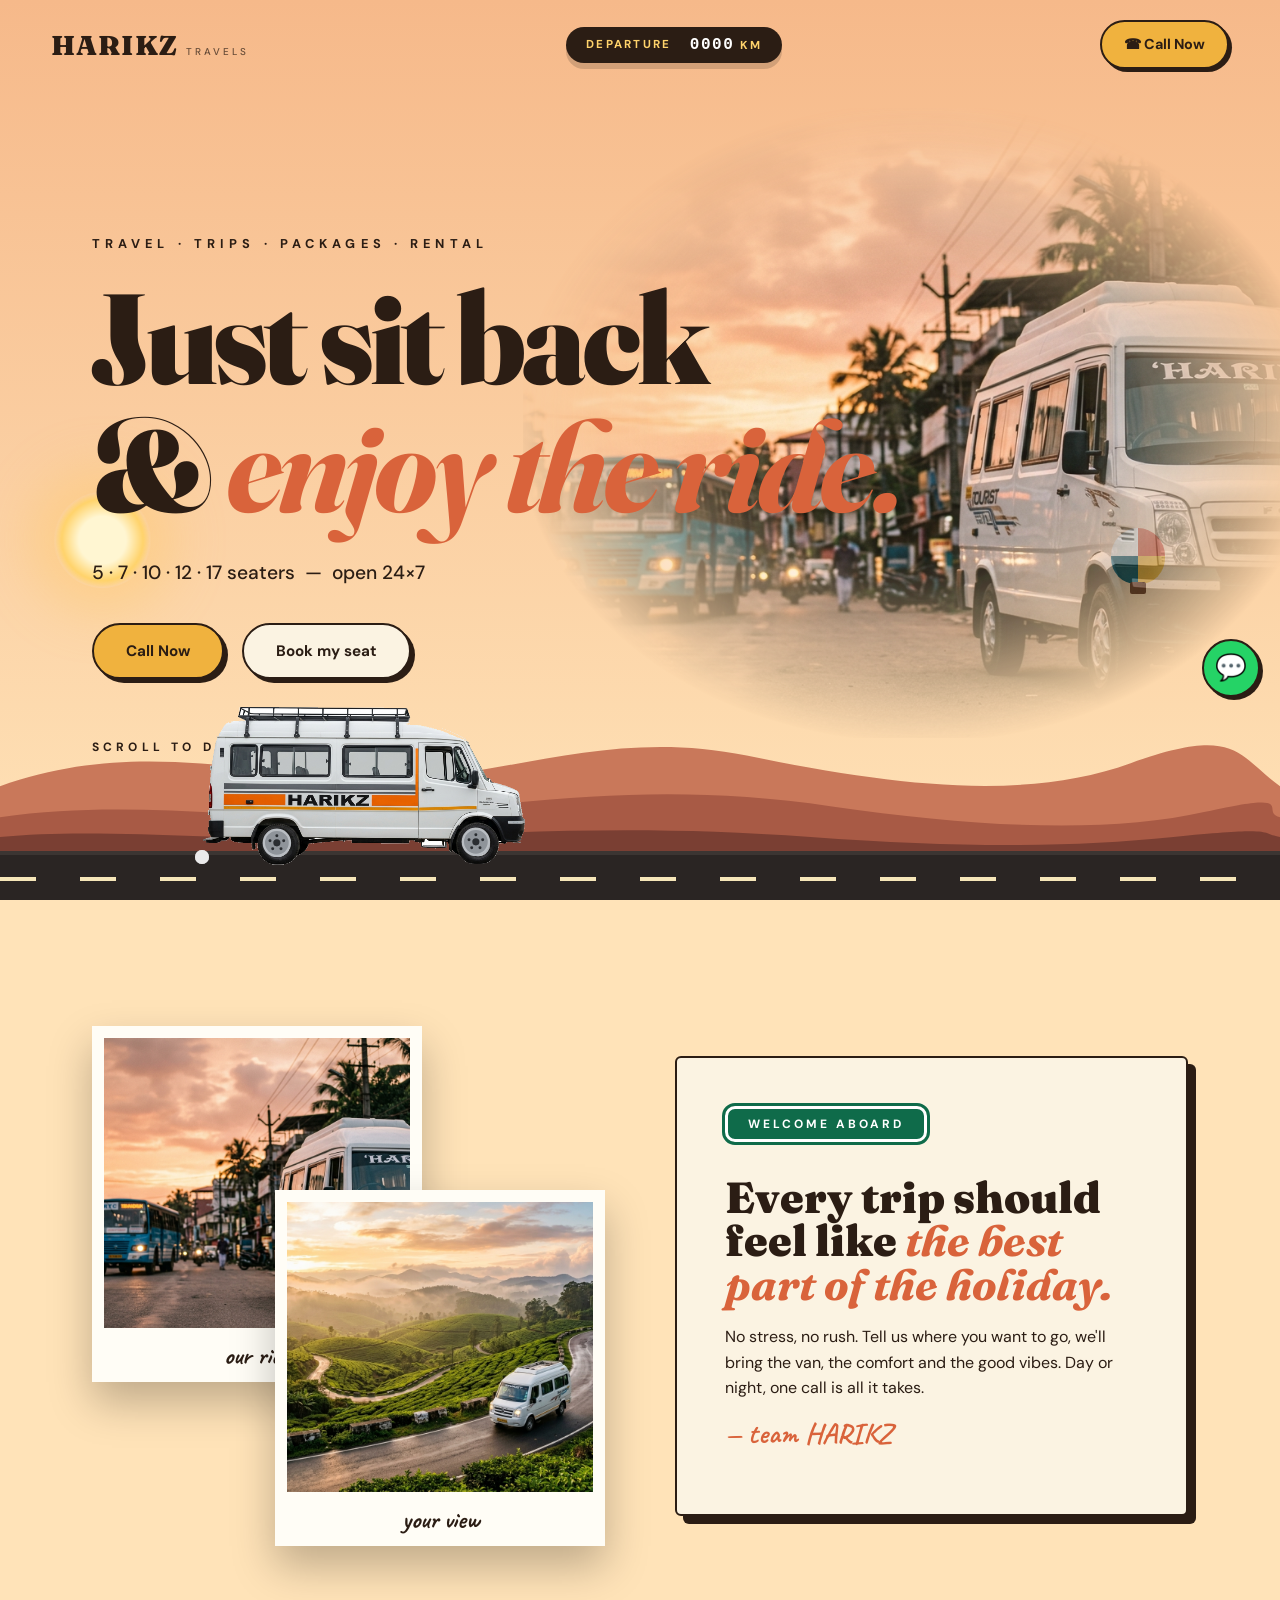
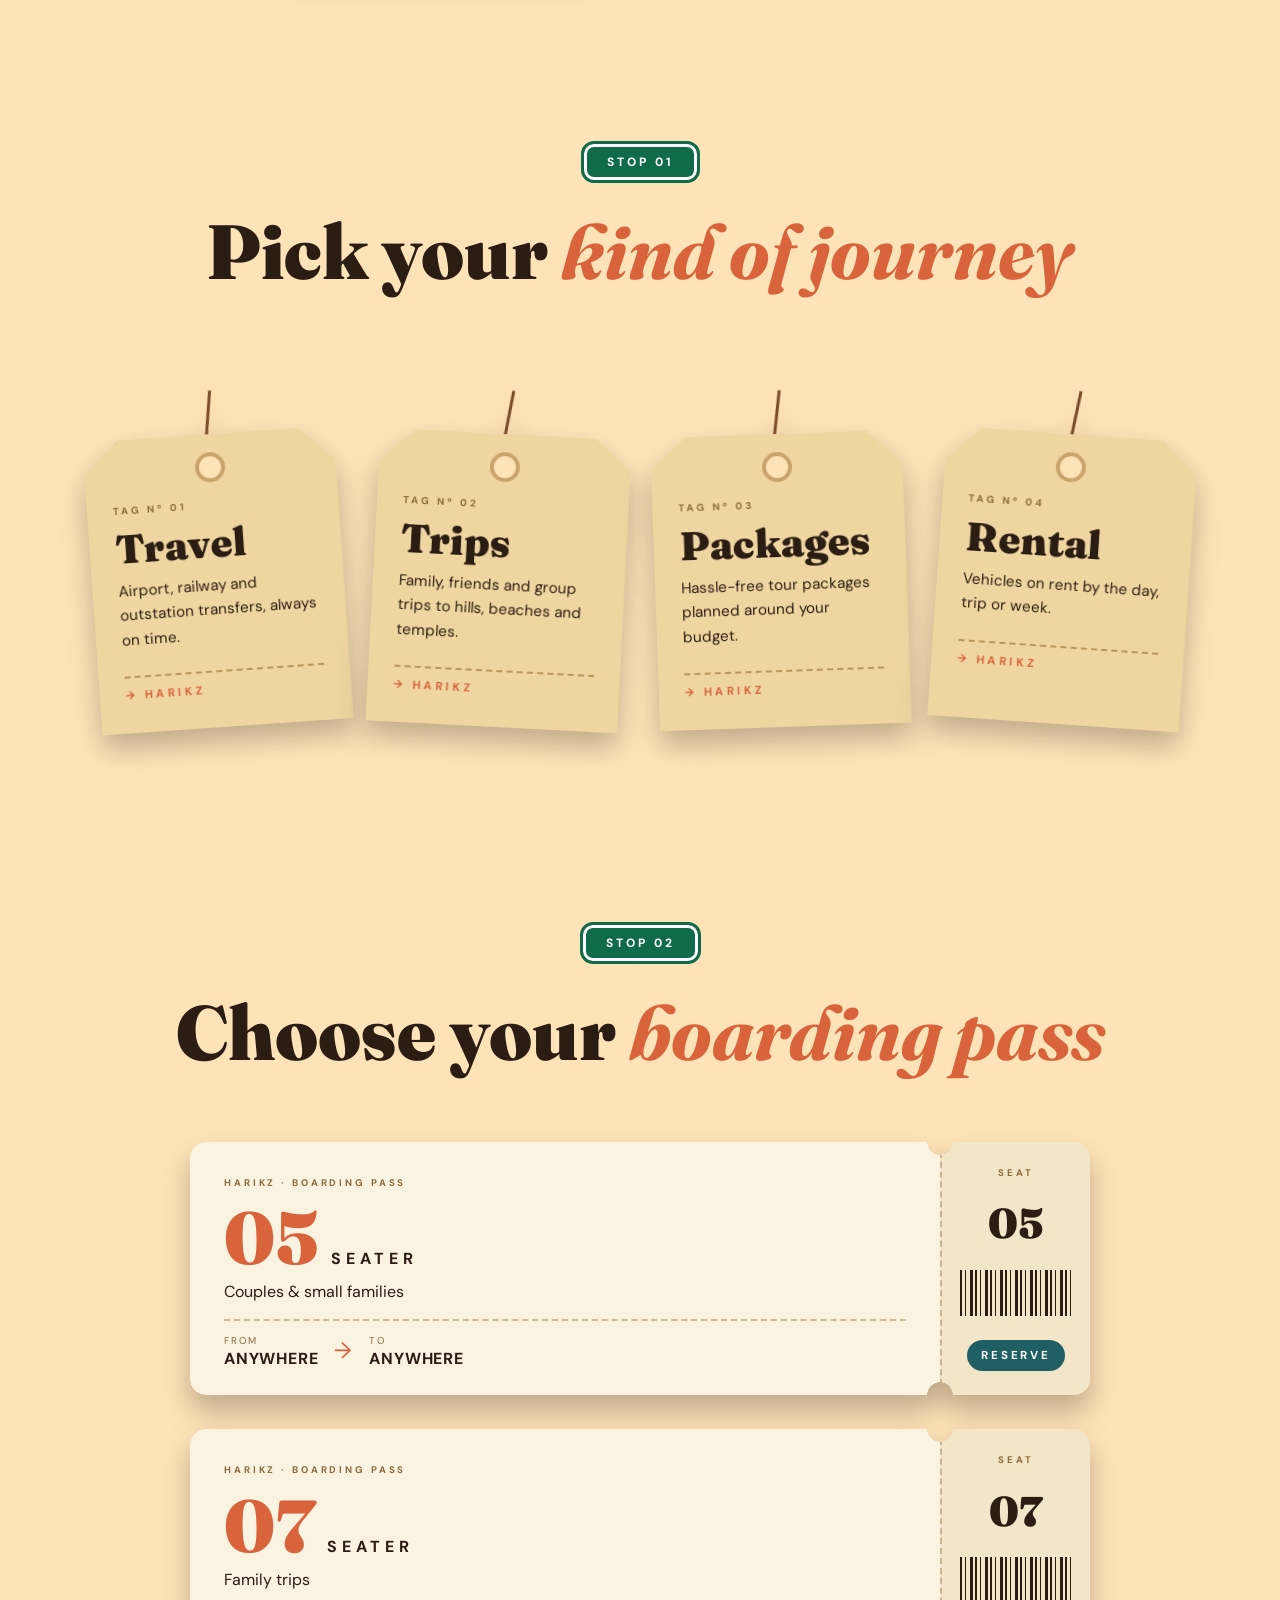
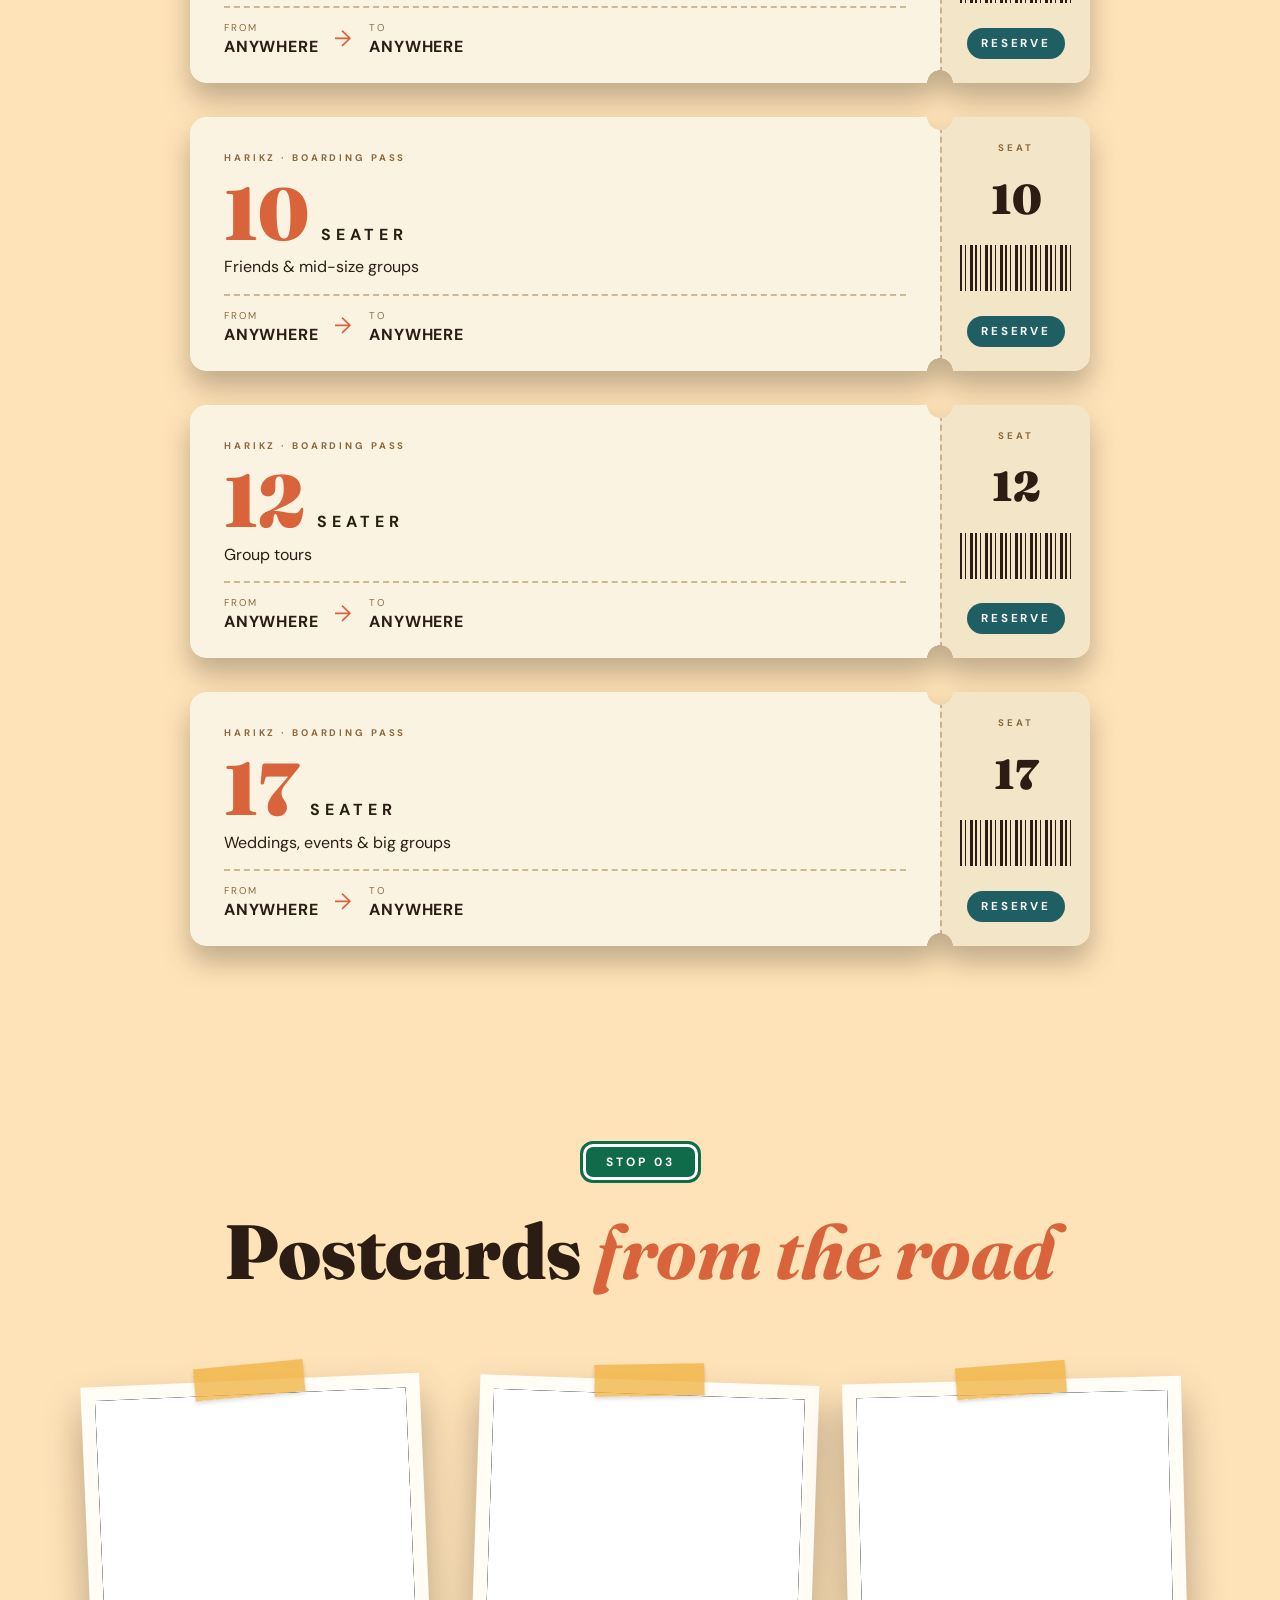
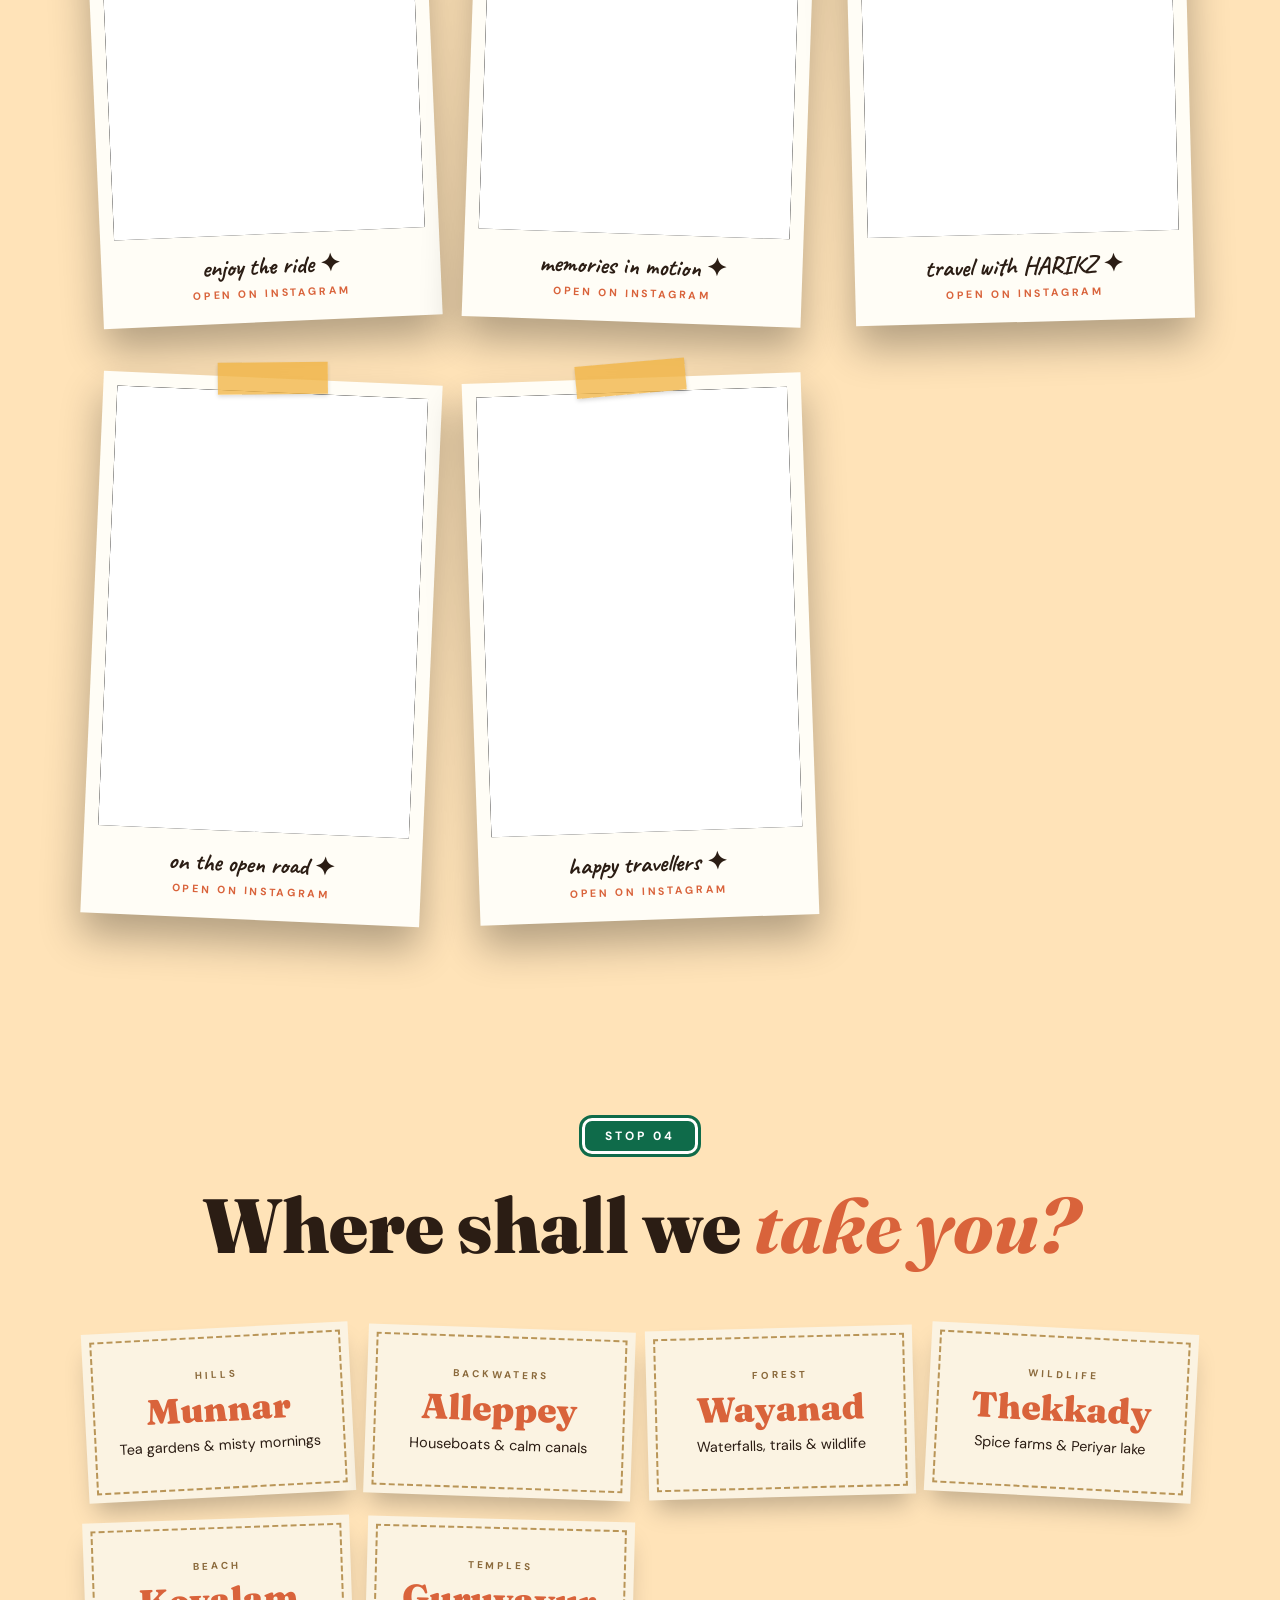
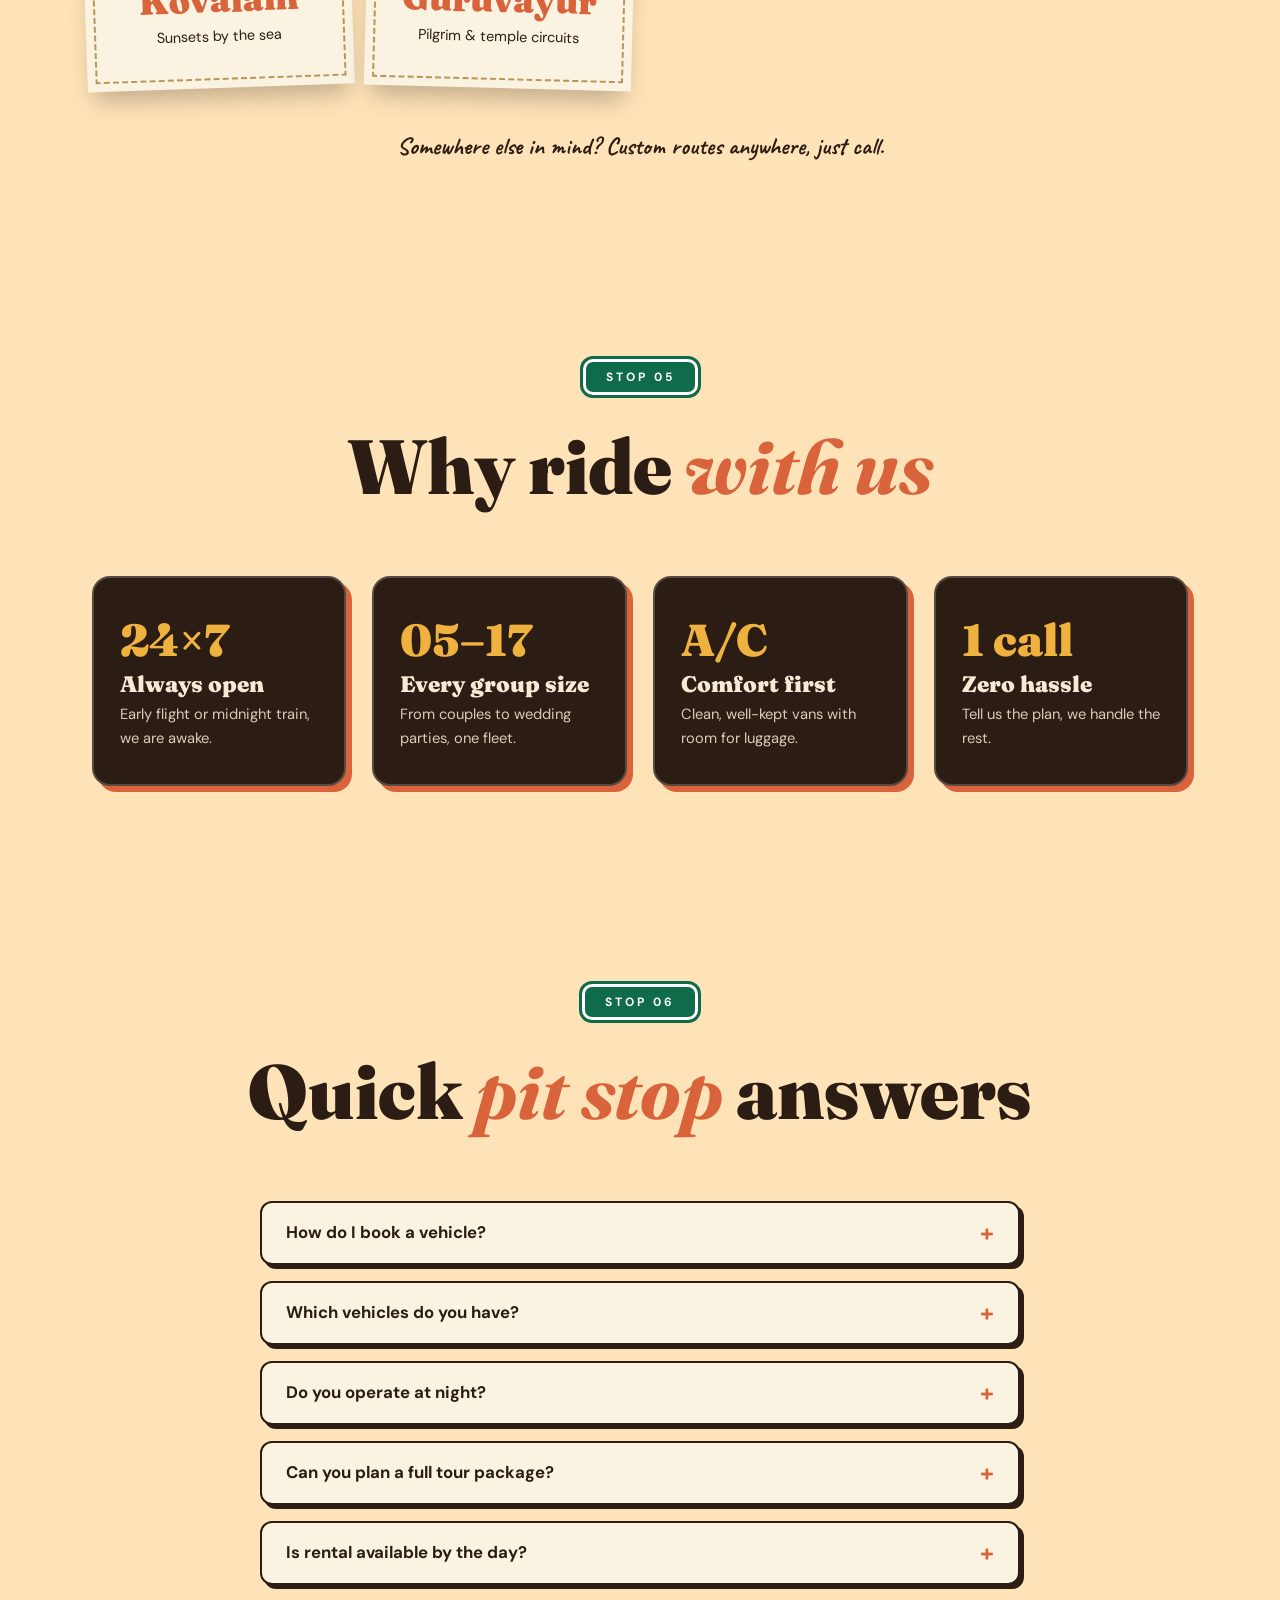
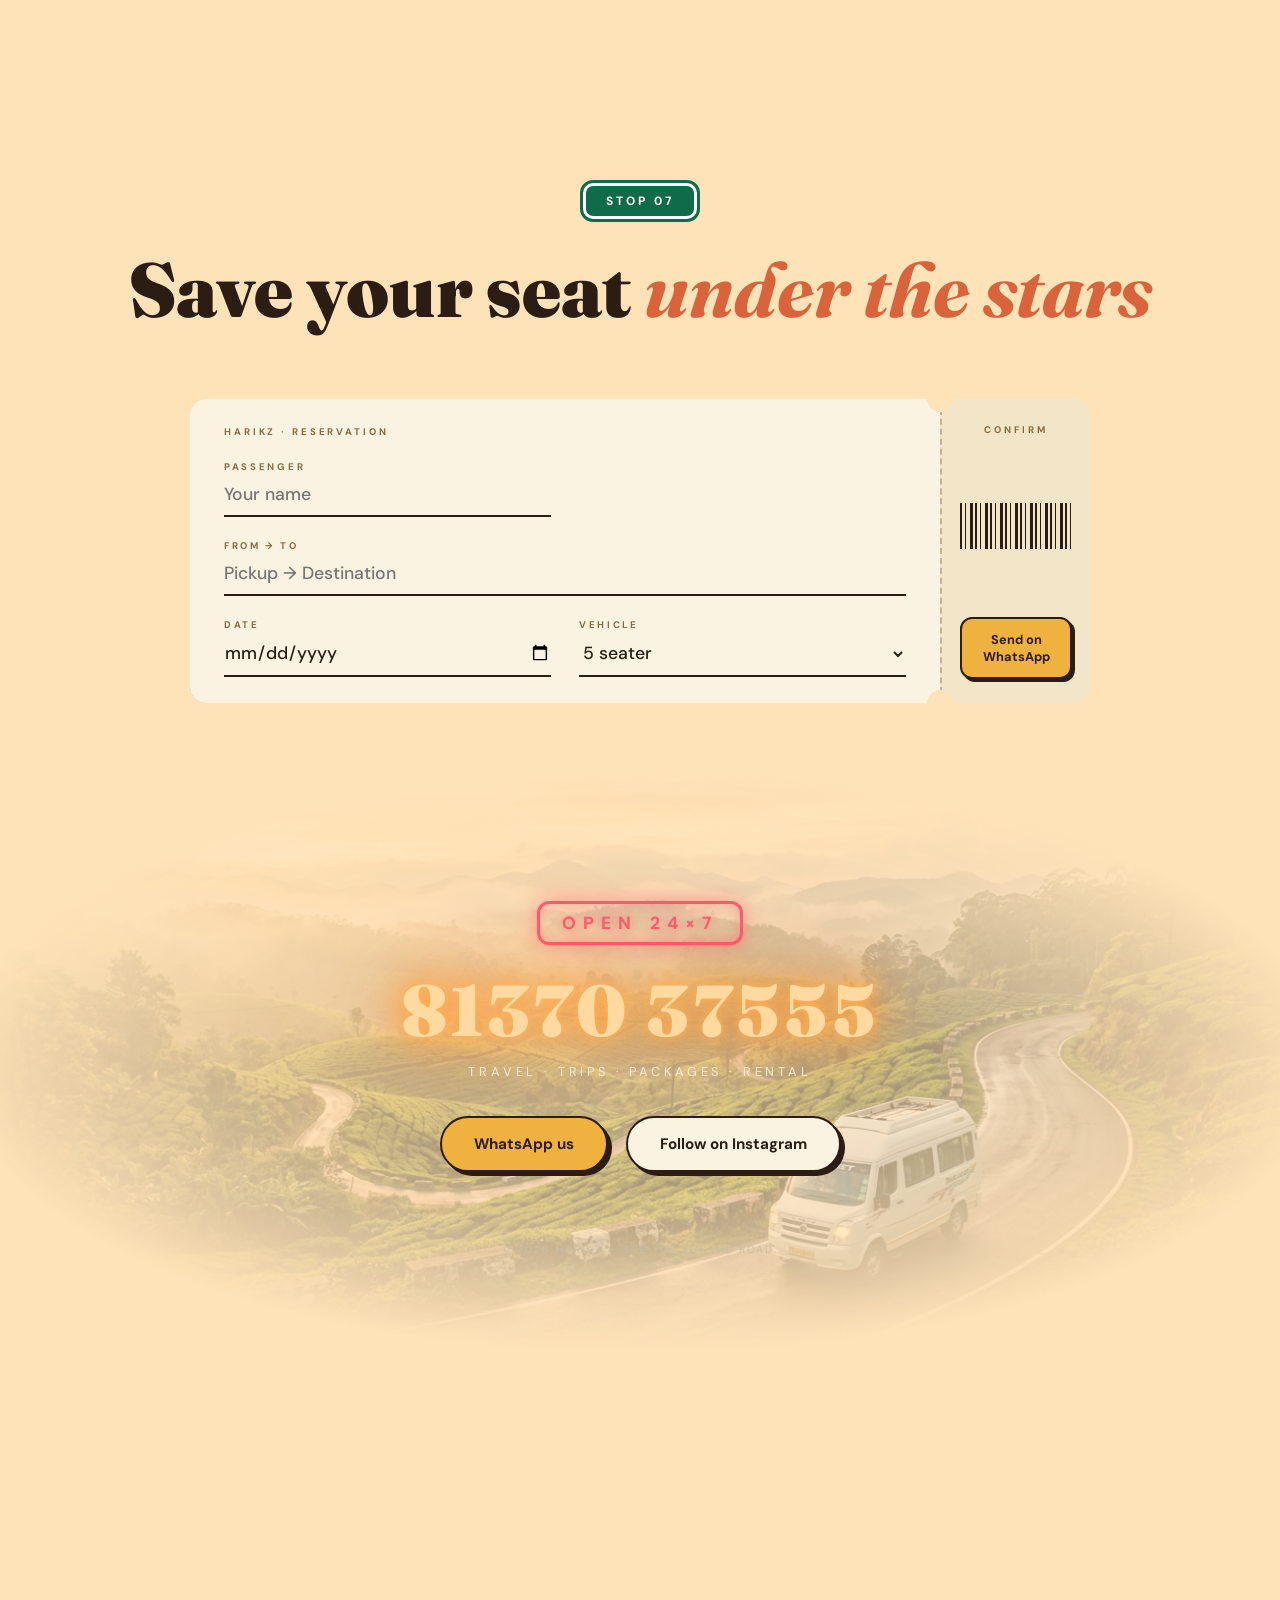
==== commit 0499eb05: "Shorten header phone button to 'Call Now' and scale down neon number on desktop and mobile" ====
--- a/index.html
+++ b/index.html
@@ -33,7 +33,7 @@
     <span class="hud-stop" id="hud-stop">Departure</span>
     <span class="hud-km"><b id="hud-km">0000</b> km</span>
   </div>
-  <a id="nav-call" class="callpill" href="tel:+918137037555">☎ 8137037555</a>
+  <a id="nav-call" class="callpill" href="tel:+918137037555">☎ Call Now</a>
 </header>
 
 <!-- THE ROAD (fixed, you are driving) -->
@@ -59,7 +59,7 @@
   <h1 class="rv">Just sit back<br>&amp; <em>enjoy the ride.</em></h1>
   <p class="hero-sub rv">5 · 7 · 10 · 12 · 17 seaters &nbsp;—&nbsp; open 24×7</p>
   <div class="cta rv">
-    <a id="hero-call" class="btn" href="tel:+918137037555">Call 8137037555</a>
+    <a id="hero-call" class="btn" href="tel:+918137037555">Call Now</a>
     <a id="hero-reserve" class="btn alt" href="#reserve">Book my seat</a>
   </div>
   <p class="drive">scroll to drive <span>→</span></p>
@@ -169,7 +169,7 @@
 <!-- 06 THE SIGN -->
 <section class="stop final" id="contact" data-stop="Journey's End">
   <div class="open rv">OPEN 24×7</div>
-  <a id="contact-call" class="neon rv" href="tel:+918137037555">8137037555</a>
+  <a id="contact-call" class="neon rv" href="tel:+918137037555">81370 37555</a>
   <p class="rv">Travel · Trips · Packages · Rental</p>
   <div class="cta rv">
     <a id="contact-wa" class="btn" href="https://wa.me/918137037555" target="_blank" rel="noopener">WhatsApp us</a>
--- a/style.css
+++ b/style.css
@@ -183,7 +183,7 @@
 /* final sign */
 .final{text-align:center;padding-bottom:10vh}
 .open{display:inline-block;font:700 1.1rem 'DM Sans';letter-spacing:.4em;color:#ff5a6e;border:3px solid #ff5a6e;border-radius:12px;padding:8px 22px;text-shadow:0 0 14px #ff5a6e;box-shadow:0 0 22px rgba(255,90,110,.55),inset 0 0 14px rgba(255,90,110,.4);transform:rotate(-3deg);animation:fl 5s infinite}
-.neon{display:block;font:900 clamp(3rem,12vw,9.5rem)/1.1 'Fraunces',serif;text-decoration:none;color:#ffd9a0;text-shadow:0 0 10px #ffb454,0 0 30px #ff9a3c,0 0 70px #ff7a1a;margin:34px 0 10px;animation:fl2 6s infinite}
+.neon{display:block;font:900 clamp(2.4rem,6vw,4.5rem)/1.15 'Fraunces',serif;text-decoration:none;color:#ffd9a0;text-shadow:0 0 10px #ffb454,0 0 30px #ff9a3c,0 0 70px #ff7a1a;margin:24px 0 10px;letter-spacing:.05em;animation:fl2 6s infinite}
 .final p{color:#f6ead6;letter-spacing:.3em;text-transform:uppercase;font-size:.8rem;margin-bottom:34px}
 .final .cta{justify-content:center}
 .copy{display:block;margin-top:70px;color:#c9bfa8;letter-spacing:.2em;text-transform:uppercase;font-size:.65rem}
@@ -238,3 +238,59 @@
 @keyframes shine{40%,100%{transform:translateX(120%)}}
 .perk b{transition:transform .4s}.perk:hover b{transform:scale(1.15) rotate(-3deg)}
 .pass{transition:filter .3s}
+
+/* ---- MOBILE (phones) ---- */
+@media(max-width:600px){
+  :root{--sceneH:16vh}
+  .top{padding:12px 4vw}
+  .logo{font-size:1.25rem}
+  .callpill{padding:8px 13px;font-size:.78rem;box-shadow:2px 2px 0 var(--dk)}
+  .van{left:3vw;width:clamp(170px,56vw,260px);bottom:2vh}
+  .layer{bottom:3vh}.road{height:4vh}
+  .fwa{width:48px;height:48px;font-size:1.3rem;right:12px;bottom:calc(var(--sceneH) + 8px)}
+  main{padding-bottom:24vh}
+  .stop{padding:9vh 5vw 5vh}
+  .hero{padding-top:16vh;min-height:92vh}
+  .hero h1{font-size:clamp(2.7rem,14vw,4rem)}
+  .hello{font-size:.68rem;letter-spacing:.25em}
+  .hero-sub{font-size:1rem}
+  .hero::before{right:0;left:0;top:20vh;width:100%;height:52vh;background-position:82% center;background-size:cover;opacity:.38;-webkit-mask-image:radial-gradient(ellipse at 75% 50%,#000 35%,transparent 75%);mask-image:radial-gradient(ellipse at 75% 50%,#000 35%,transparent 75%)}
+  .final::before{opacity:.22}
+  .btn{padding:13px 22px;font-size:.88rem}
+  .shead{margin-bottom:40px}.shead h2{font-size:clamp(2rem,10vw,2.8rem)}
+  .sign{font-size:.65rem;padding:6px 14px}
+  .polas{height:360px}.pola{width:64%;padding:8px 8px 36px}.pola img{height:190px}.pola figcaption{font-size:1.3rem}
+  .note{padding:24px;box-shadow:5px 5px 0 var(--dk);transform:none}
+  .tags{gap:34px 20px}.tag{min-height:240px}.tag h3{font-size:2rem}
+  .pass{grid-template-columns:1fr 92px}
+  .seatbig b{font-size:2.8rem}.seatbig span{font-size:.8rem;letter-spacing:.2em}
+  .pl{padding:16px}.route{gap:8px}.route b{font-size:.82rem}
+  .ps{padding:14px 8px}.ps b{font-size:1.6rem}.ps a{font-size:.55rem;padding:6px 8px;letter-spacing:.15em}.bar{height:34px}
+  .passes li:hover{transform:rotate(var(--r))}
+  .pcs{grid-template-columns:1fr;gap:44px}
+  .stamps{grid-template-columns:1fr 1fr;gap:26px 16px}.stamp{padding:20px 10px}.stamp h3{font-size:1.5rem}.stamp p{font-size:.78rem}
+  .perks{grid-template-columns:1fr 1fr;gap:16px}.perk{padding:22px 16px}.perk b{font-size:2rem}.perk h3{font-size:1.1rem}.perk p{font-size:.8rem}
+  .qa details{padding:14px 16px}.qa summary{font-size:.95rem}
+  .formgrid input,.formgrid select{font-size:1rem}
+  .reserve .pass{grid-template-columns:1fr}
+  .reserve .ps{border-left:0;border-top:2px dashed #c9b48a;flex-direction:row;gap:12px}
+  .reserve .ps .bar{display:none}
+  .neon{font-size:clamp(1.7rem,8vw,2.5rem);margin:18px 0 8px}
+  .open{font-size:.85rem;letter-spacing:.25em}
+  .final p{letter-spacing:.15em}
+  .bird,.plane{display:none}
+  .balloon{width:36px;height:44px;right:4%}
+}
+
+html,body{overflow-x:clip;max-width:100%}
+
+/* ---- PERFORMANCE ---- */
+#sun,#moon{left:0;top:0;will-change:transform,opacity}
+#clouds i{filter:none}
+.van{filter:none;will-change:transform}
+.layer,#progress{will-change:transform}
+#sky,#flyers,#flies,#stars,#clouds{contain:layout paint}
+#sun{box-shadow:0 0 50px 24px rgba(255,200,100,.4)}
+#flies i{box-shadow:0 0 6px 2px rgba(255,226,122,.7)}
+.hero::before{animation:none}
+@media(max-width:700px){#clouds i:nth-child(3),#stars i:nth-child(odd){display:none}.perk,.stamp,.pass,.pc{filter:none}}
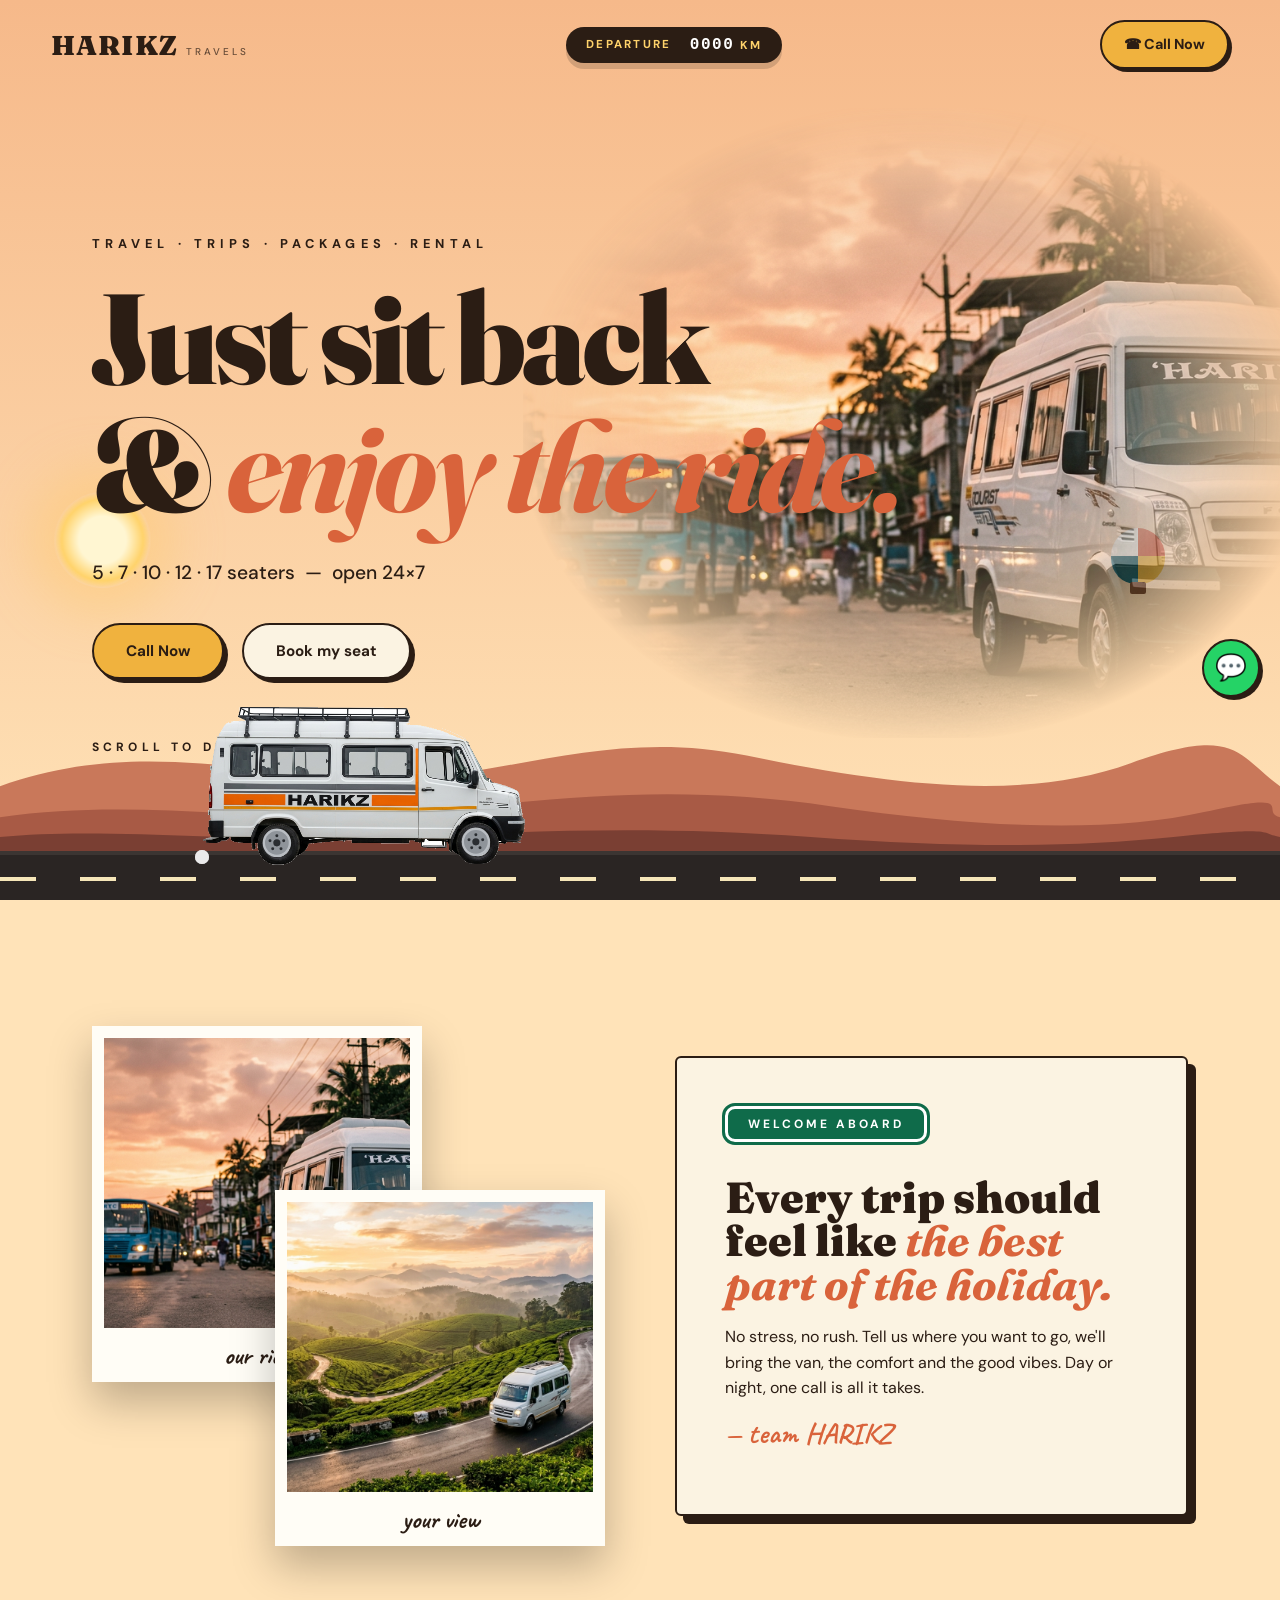
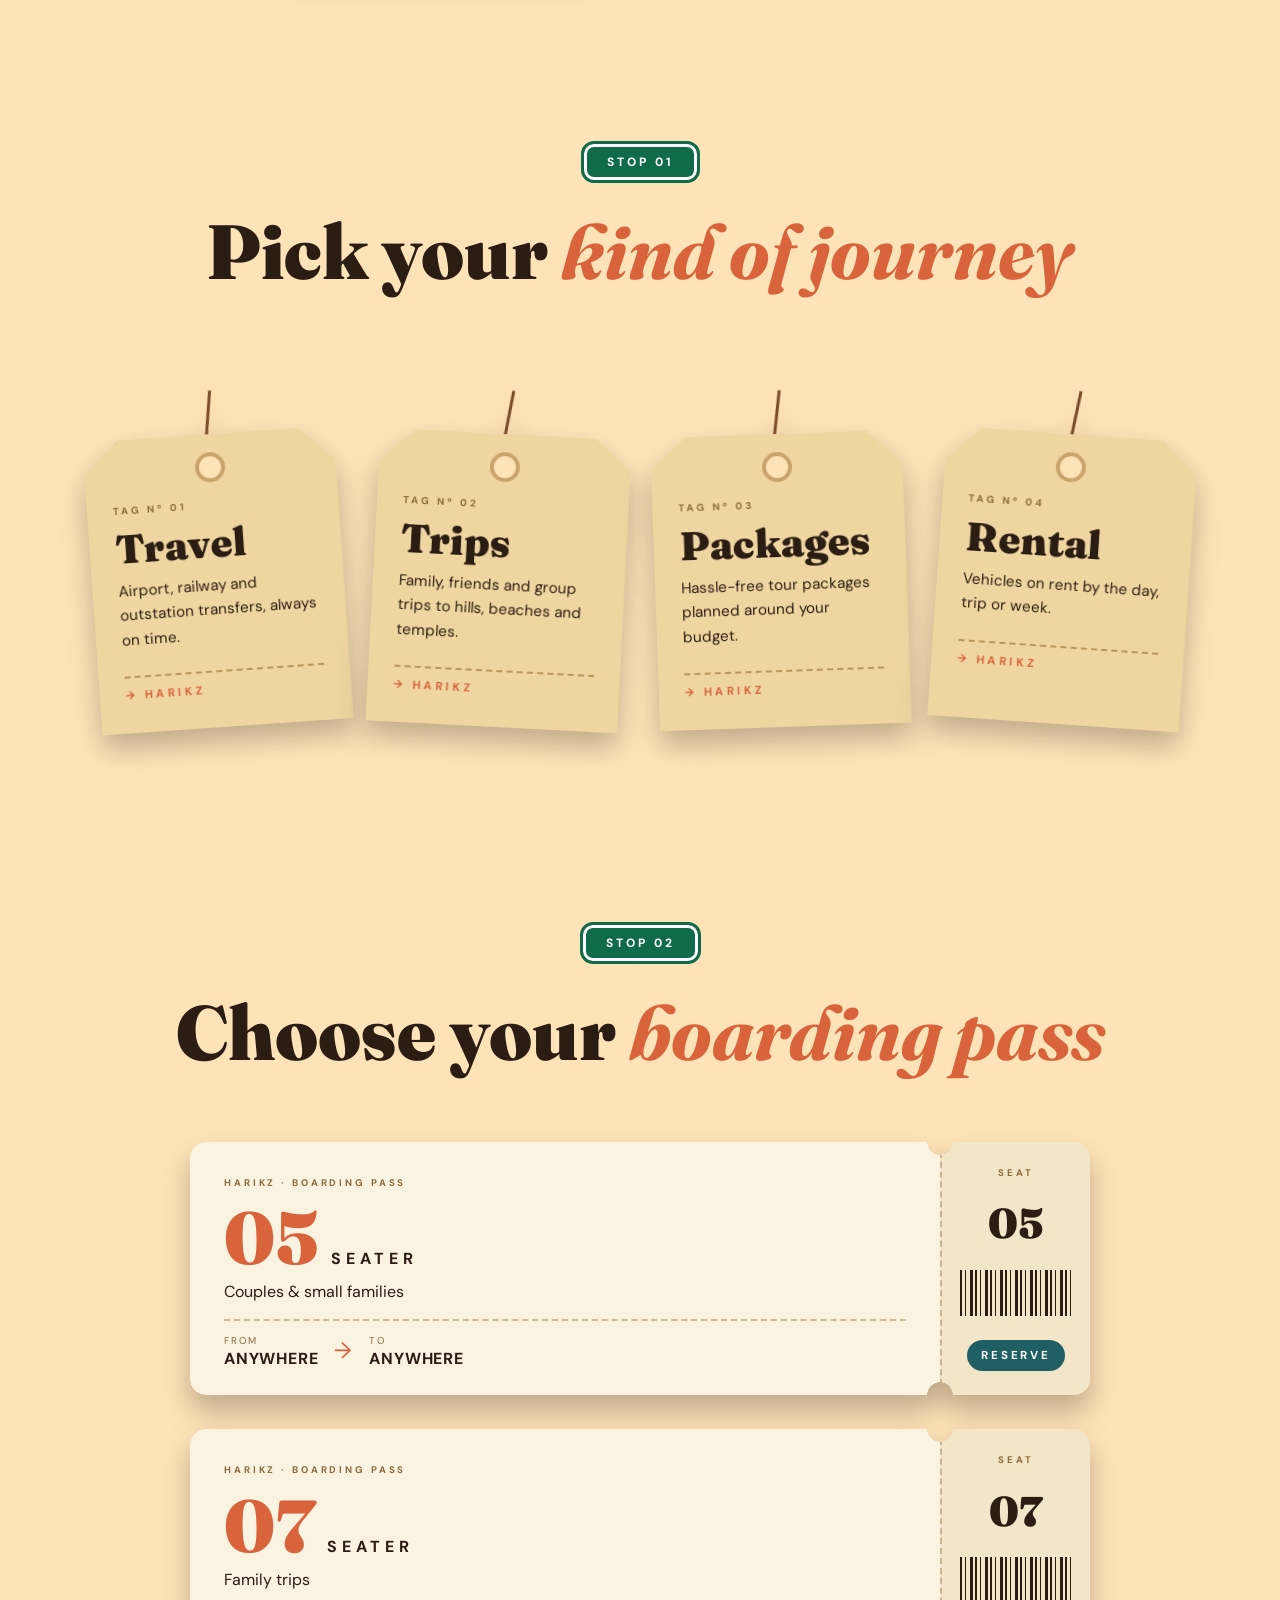
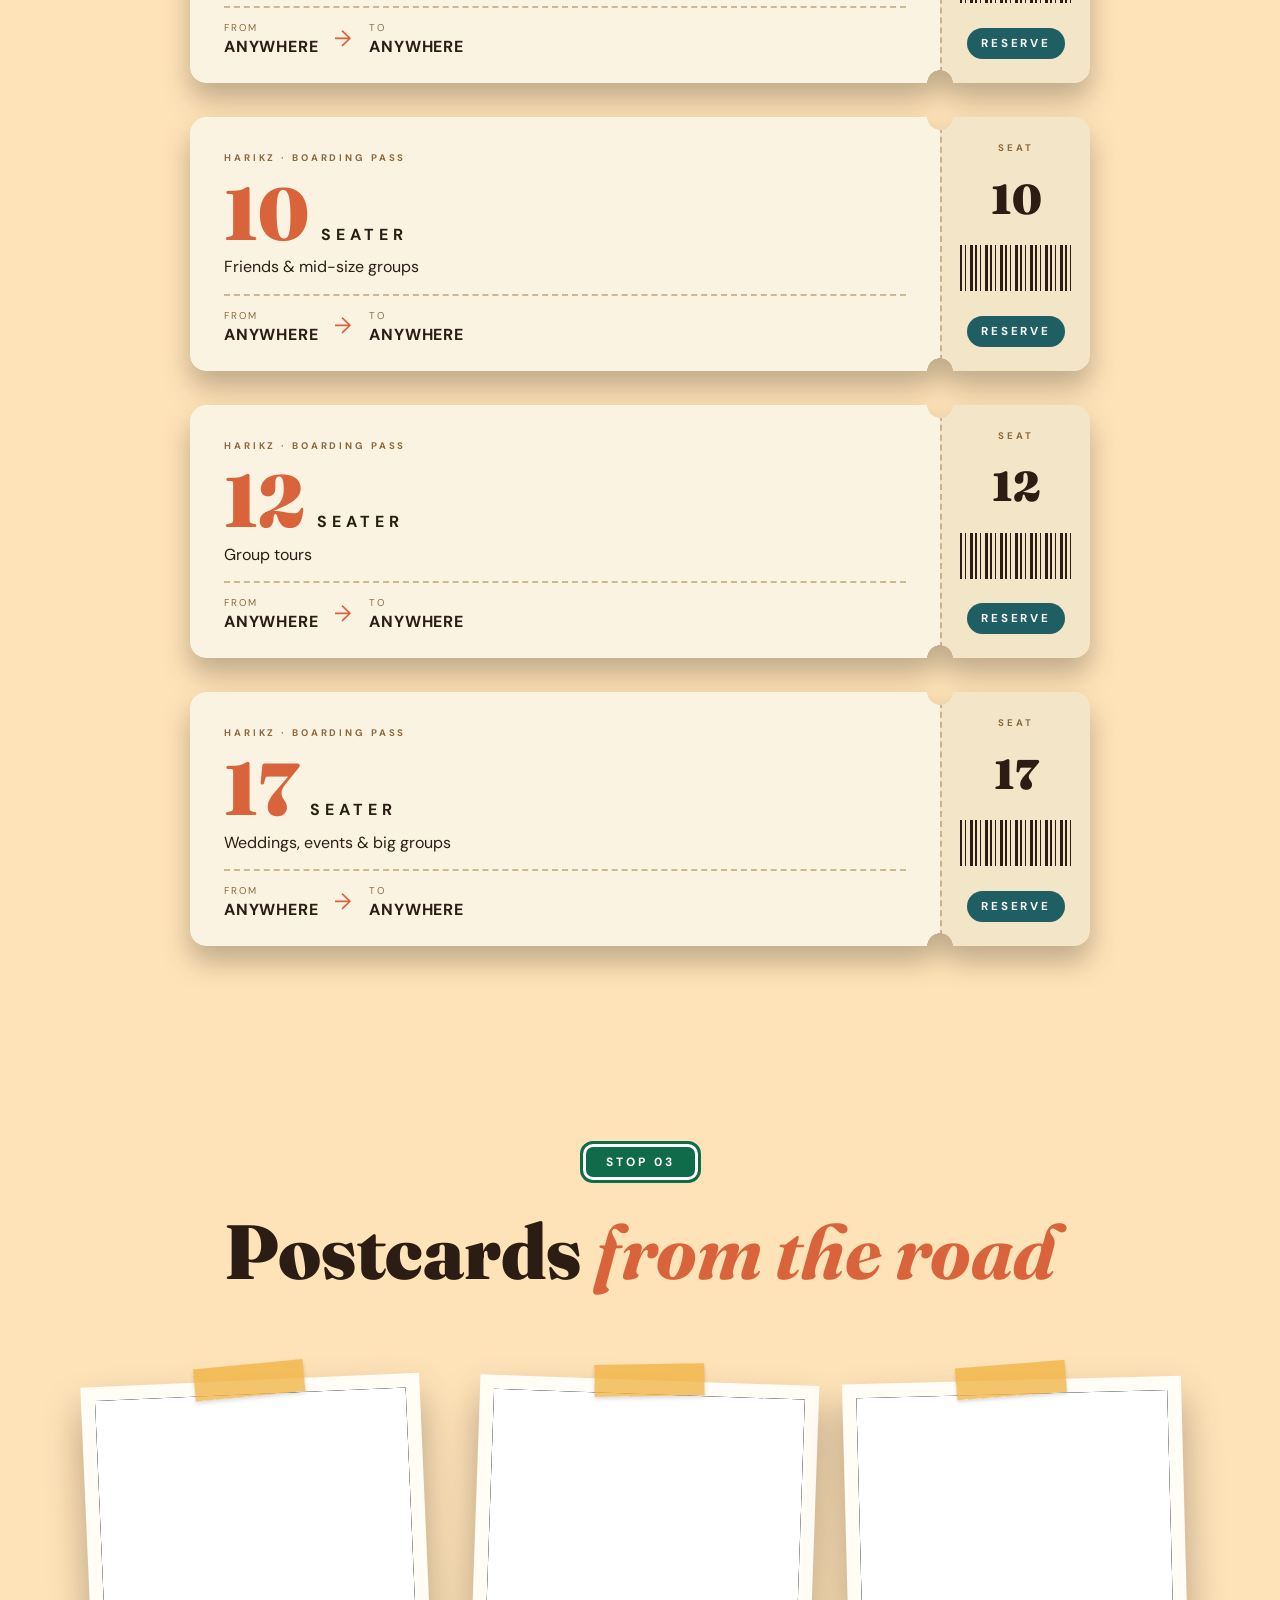
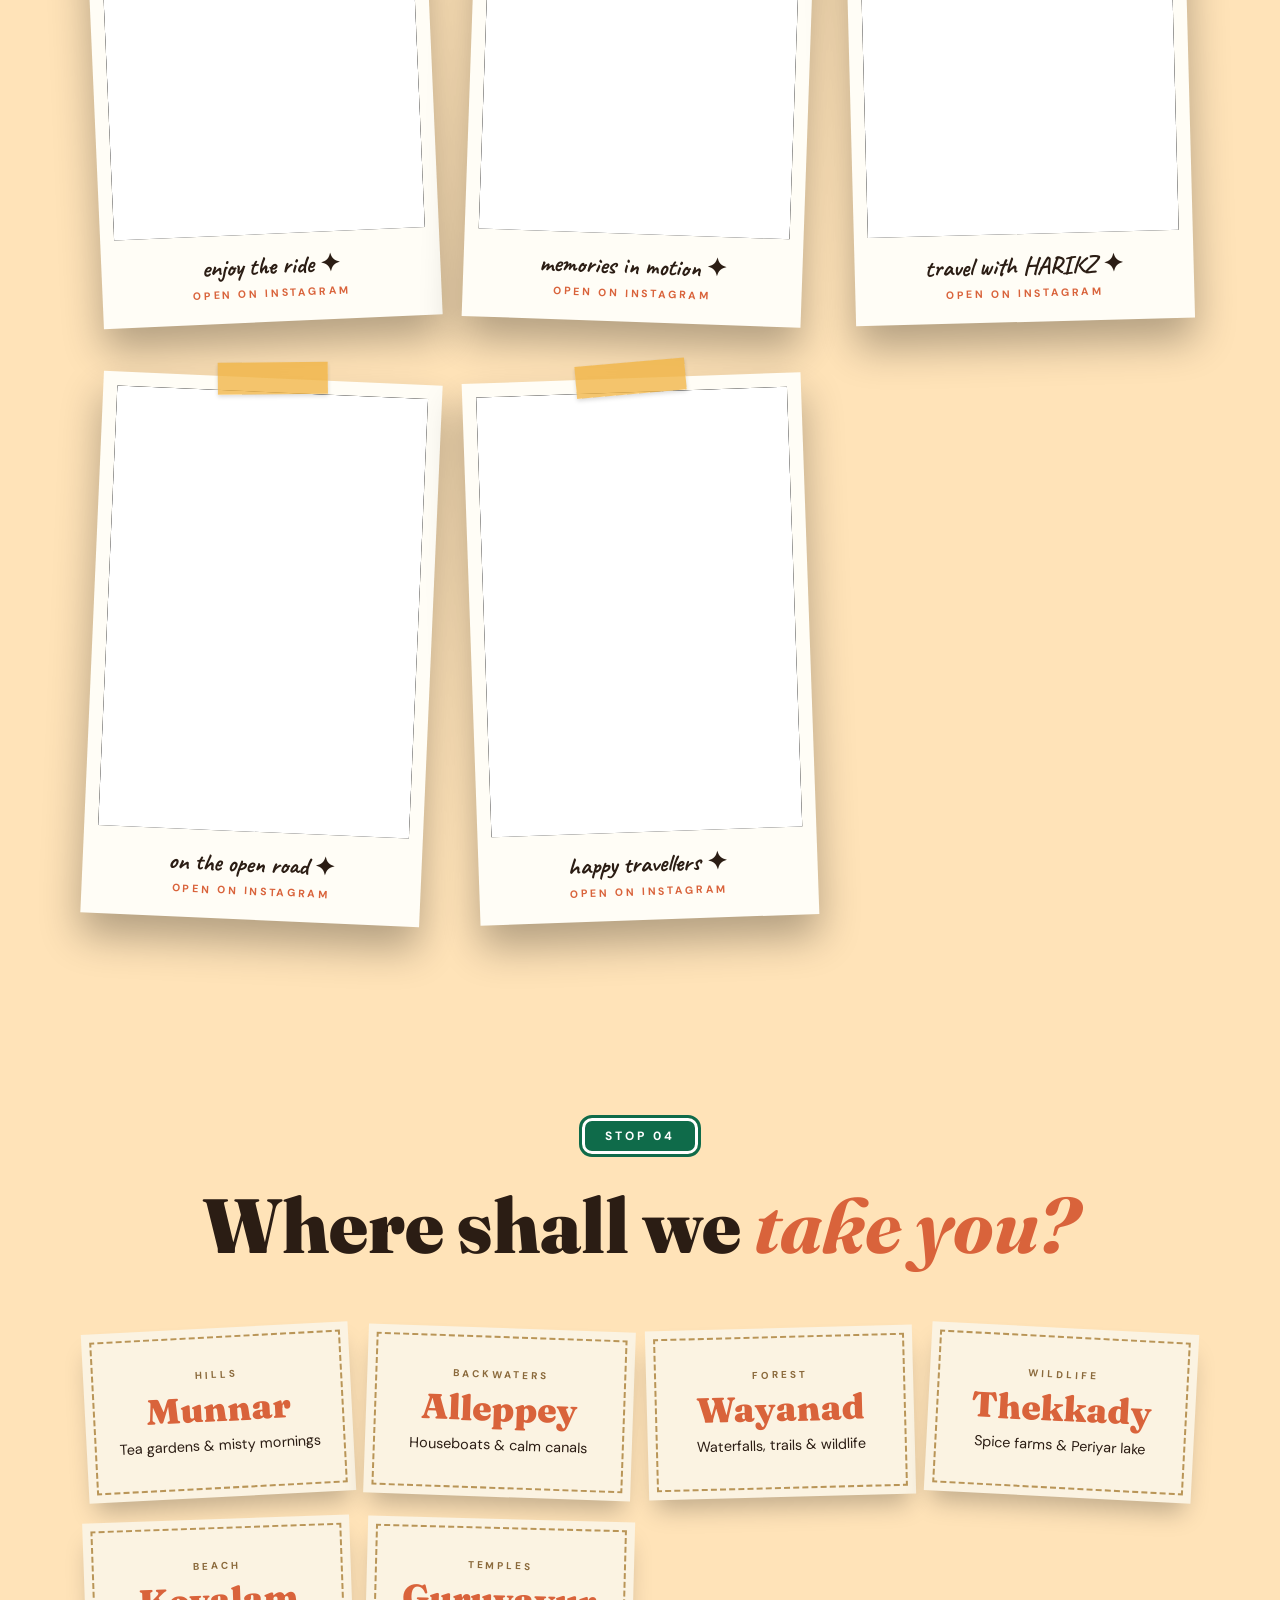
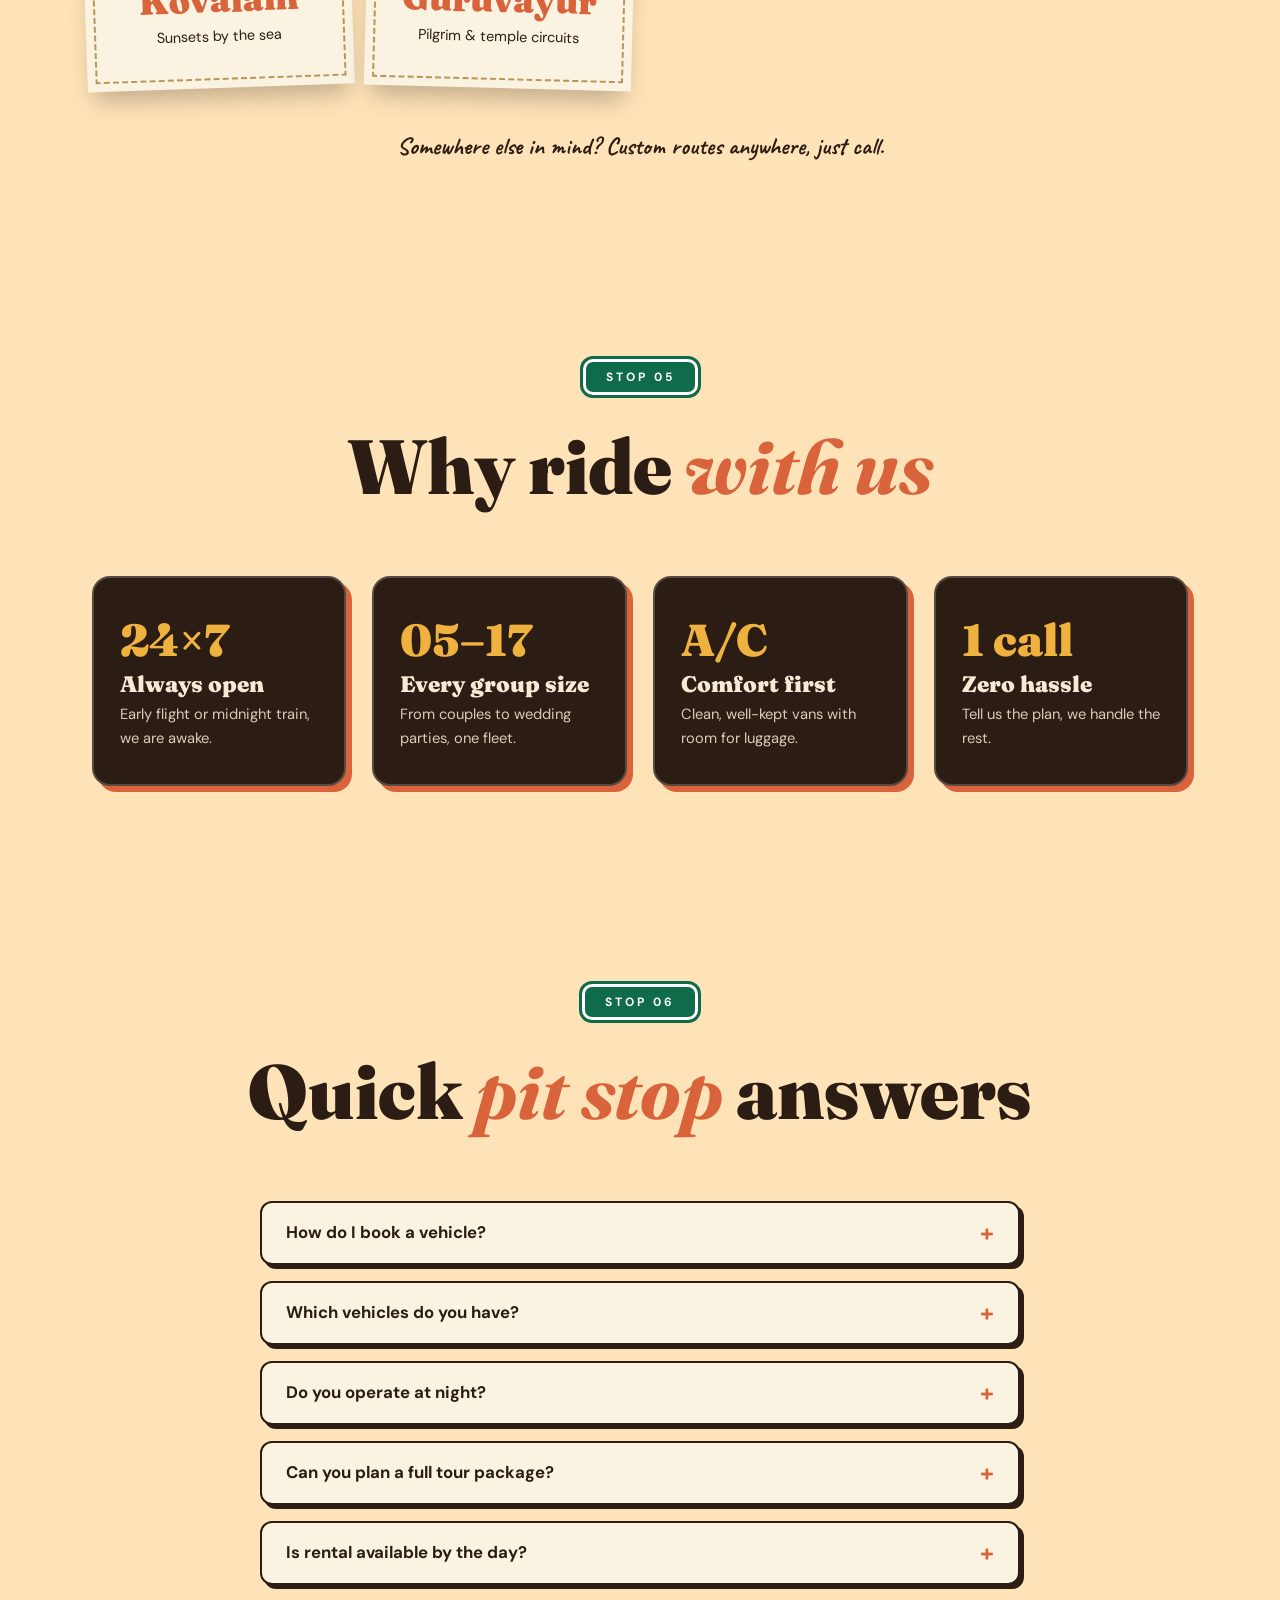
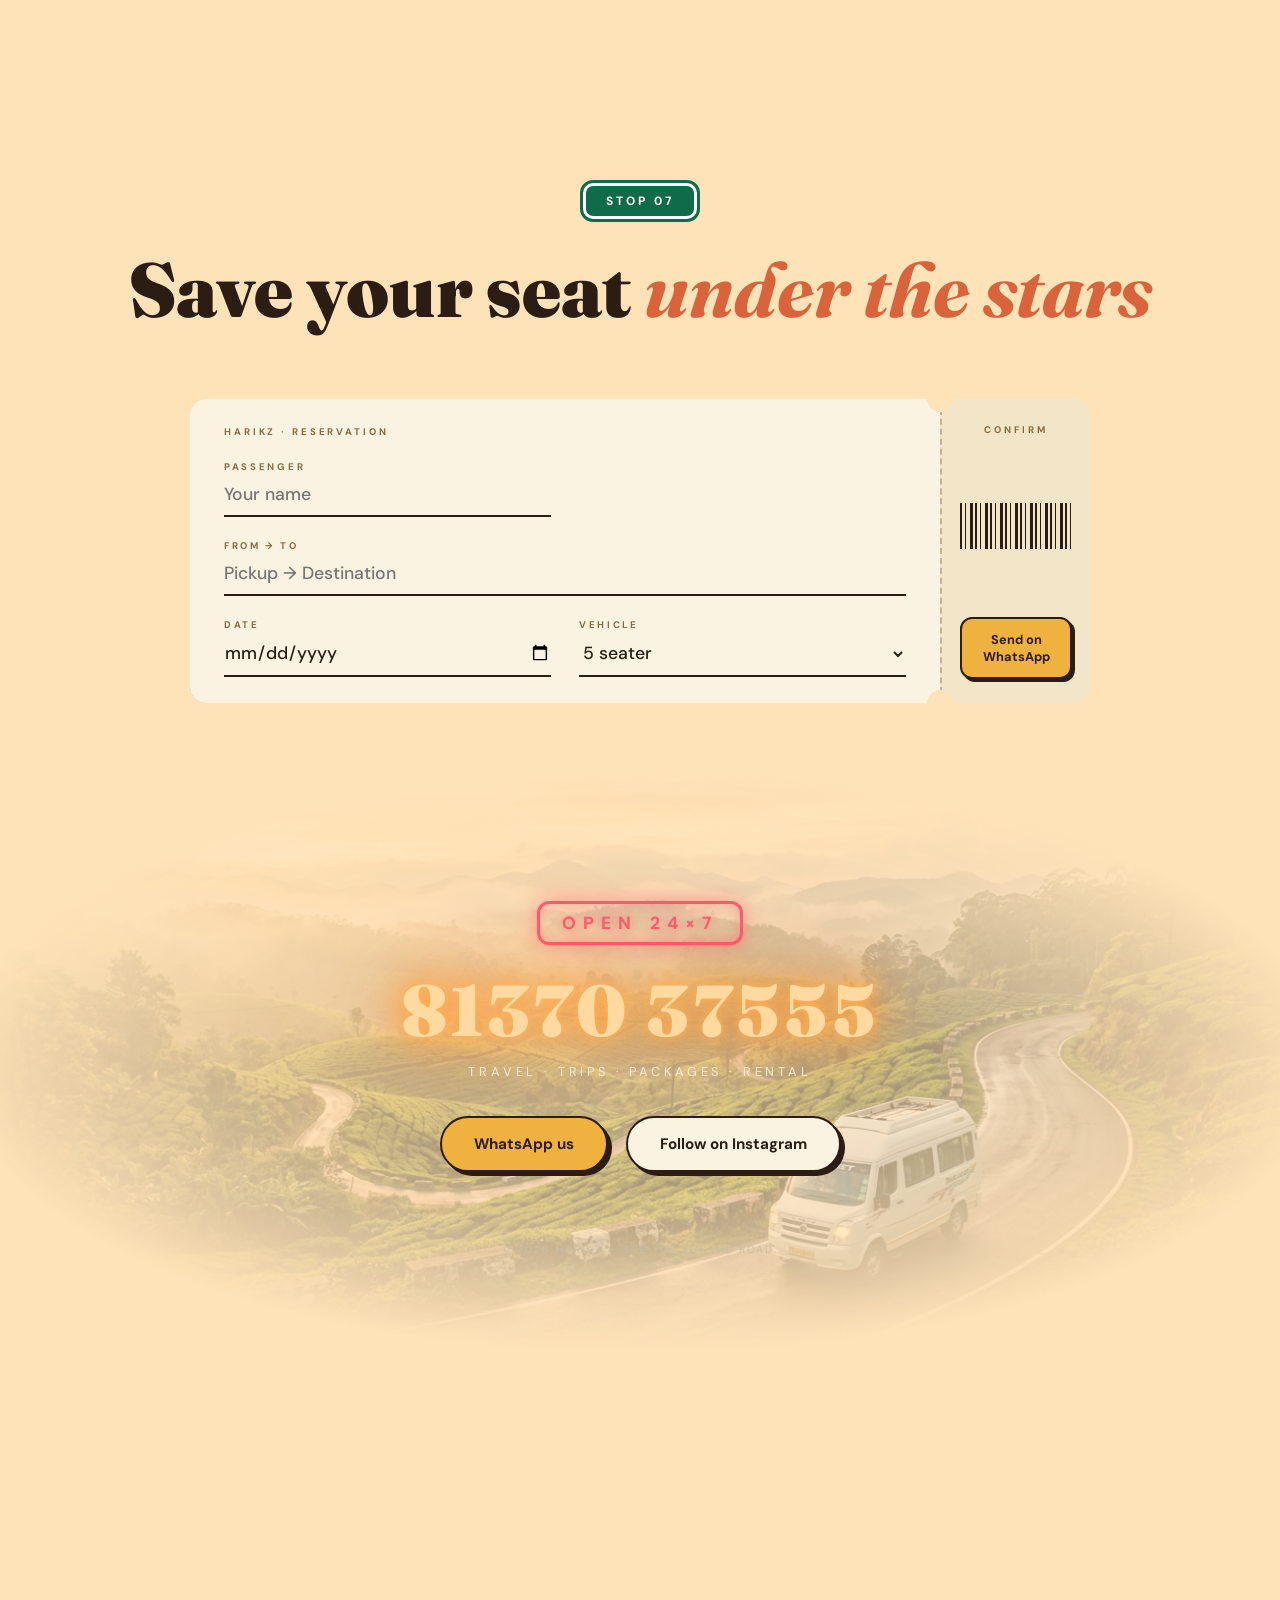
==== commit 9f8ee149: "Align Force Traveller headlight beam, add glowing lamp bulb flare, and soft atmospheric road beam" ====
--- a/index.html
+++ b/index.html
@@ -44,6 +44,8 @@
   <div class="road" id="road"></div>
   <div class="van" id="van">
     <div class="beam" id="beam"></div>
+    <div class="lamp-glow" id="lamp"></div>
+    <div class="road-light" id="roadlight"></div>
     <div class="puffs"><i></i><i></i><i></i></div>
     <canvas id="vanimg" width="1" height="1" role="img" aria-label="HARIKZ Force Traveller"></canvas>
     <div class="rim" id="w1" style="left:24.6%;top:82.4%"><svg viewBox="0 0 100 100"><circle cx="50" cy="50" r="48" fill="#b9bdc2"/><circle cx="50" cy="50" r="40" fill="#8f949a"/><g fill="#2a2d31"><circle cx="50" cy="50" r="12"/><circle cx="50" cy="26" r="5"/><circle cx="73" cy="43" r="5"/><circle cx="64" cy="70" r="5"/><circle cx="36" cy="70" r="5"/><circle cx="27" cy="43" r="5"/></g></svg></div>
--- a/style.css
+++ b/style.css
@@ -50,7 +50,58 @@
 .van canvas{display:block;width:100%;height:auto}
 .rim{position:absolute;width:8.6%;aspect-ratio:1;margin:-4.3% 0 0 -4.3%;border-radius:50%;overflow:hidden}.rim svg{display:block;width:100%;height:100%}
 .wheel{transform-box:fill-box;transform-origin:center}
-.beam{position:absolute;left:94%;top:56%;width:46vw;height:90px;background:linear-gradient(90deg,rgba(255,236,170,.75),transparent);clip-path:polygon(0 35%,100% 0,100% 100%,0 65%);opacity:0;transition:opacity .4s}
+
+/* Real Headlight Beam - Originates directly from the glowing headlight lamp of the Force Traveller */
+.van .beam{
+  position:absolute;
+  left:95.5%;
+  top:58.5%;
+  transform-origin:0% 50%;
+  transform:translateY(-50%) rotate(3.5deg);
+  width:clamp(180px,38vw,440px);
+  height:clamp(60px,14vw,120px);
+  background:radial-gradient(ellipse at 0% 50%, rgba(255,255,240,0.95) 0%, rgba(255,240,150,0.6) 12%, rgba(255,225,110,0.25) 35%, rgba(255,210,80,0.06) 55%, transparent 72%);
+  clip-path:polygon(0% 48%, 100% 5%, 100% 95%, 0% 52%);
+  -webkit-mask-image:linear-gradient(90deg, #000 0%, #000 30%, rgba(0,0,0,0.4) 55%, transparent 75%);
+  mask-image:linear-gradient(90deg, #000 0%, #000 30%, rgba(0,0,0,0.4) 55%, transparent 75%);
+  filter:blur(2.5px);
+  opacity:0;
+  transition:opacity .4s ease-out;
+  pointer-events:none;
+  z-index:4;
+}
+
+/* Headlight Lamp Bulb Glow - Positioned right over the physical Traveller headlight */
+.van .lamp-glow{
+  position:absolute;
+  left:94.8%;
+  top:57.2%;
+  width:3.2%;
+  aspect-ratio:1;
+  border-radius:50%;
+  background:radial-gradient(circle,#ffffff 30%,#fff4b8 65%,rgba(255,230,120,0) 100%);
+  box-shadow:0 0 16px 8px rgba(255,245,170,.95),0 0 36px 16px rgba(255,215,90,.6);
+  opacity:0;
+  transition:opacity .4s ease-out;
+  pointer-events:none;
+  z-index:6;
+}
+
+/* Road Surface Illumination Pool */
+.van .road-light{
+  position:absolute;
+  left:96%;
+  top:84%;
+  width:clamp(120px,30vw,300px);
+  height:22%;
+  border-radius:50%;
+  background:radial-gradient(ellipse at 35% 50%,rgba(255,245,170,.6) 0%,rgba(255,225,120,.22) 45%,transparent 75%);
+  filter:blur(6px);
+  opacity:0;
+  transition:opacity .4s ease-out;
+  pointer-events:none;
+  z-index:2;
+}
 
 /* Traveller photo backdrops */
 .hero::before,.final::before{content:"";position:absolute;z-index:-1;pointer-events:none;background-size:cover;background-position:center;-webkit-mask-image:radial-gradient(ellipse at center,#000 30%,transparent 72%);mask-image:radial-gradient(ellipse at center,#000 30%,transparent 72%)}
@@ -246,6 +297,13 @@
   .logo{font-size:1.25rem}
   .callpill{padding:8px 13px;font-size:.78rem;box-shadow:2px 2px 0 var(--dk)}
   .van{left:3vw;width:clamp(170px,56vw,260px);bottom:2vh}
+  .van .beam{
+    left:95.5% !important;
+    top:58.5% !important;
+    width:clamp(110px, 32vw, 200px) !important;
+    height:clamp(36px, 11vw, 65px) !important;
+    filter:blur(2px) !important;
+  }
   .layer{bottom:3vh}.road{height:4vh}
   .fwa{width:48px;height:48px;font-size:1.3rem;right:12px;bottom:calc(var(--sceneH) + 8px)}
   main{padding-bottom:24vh}
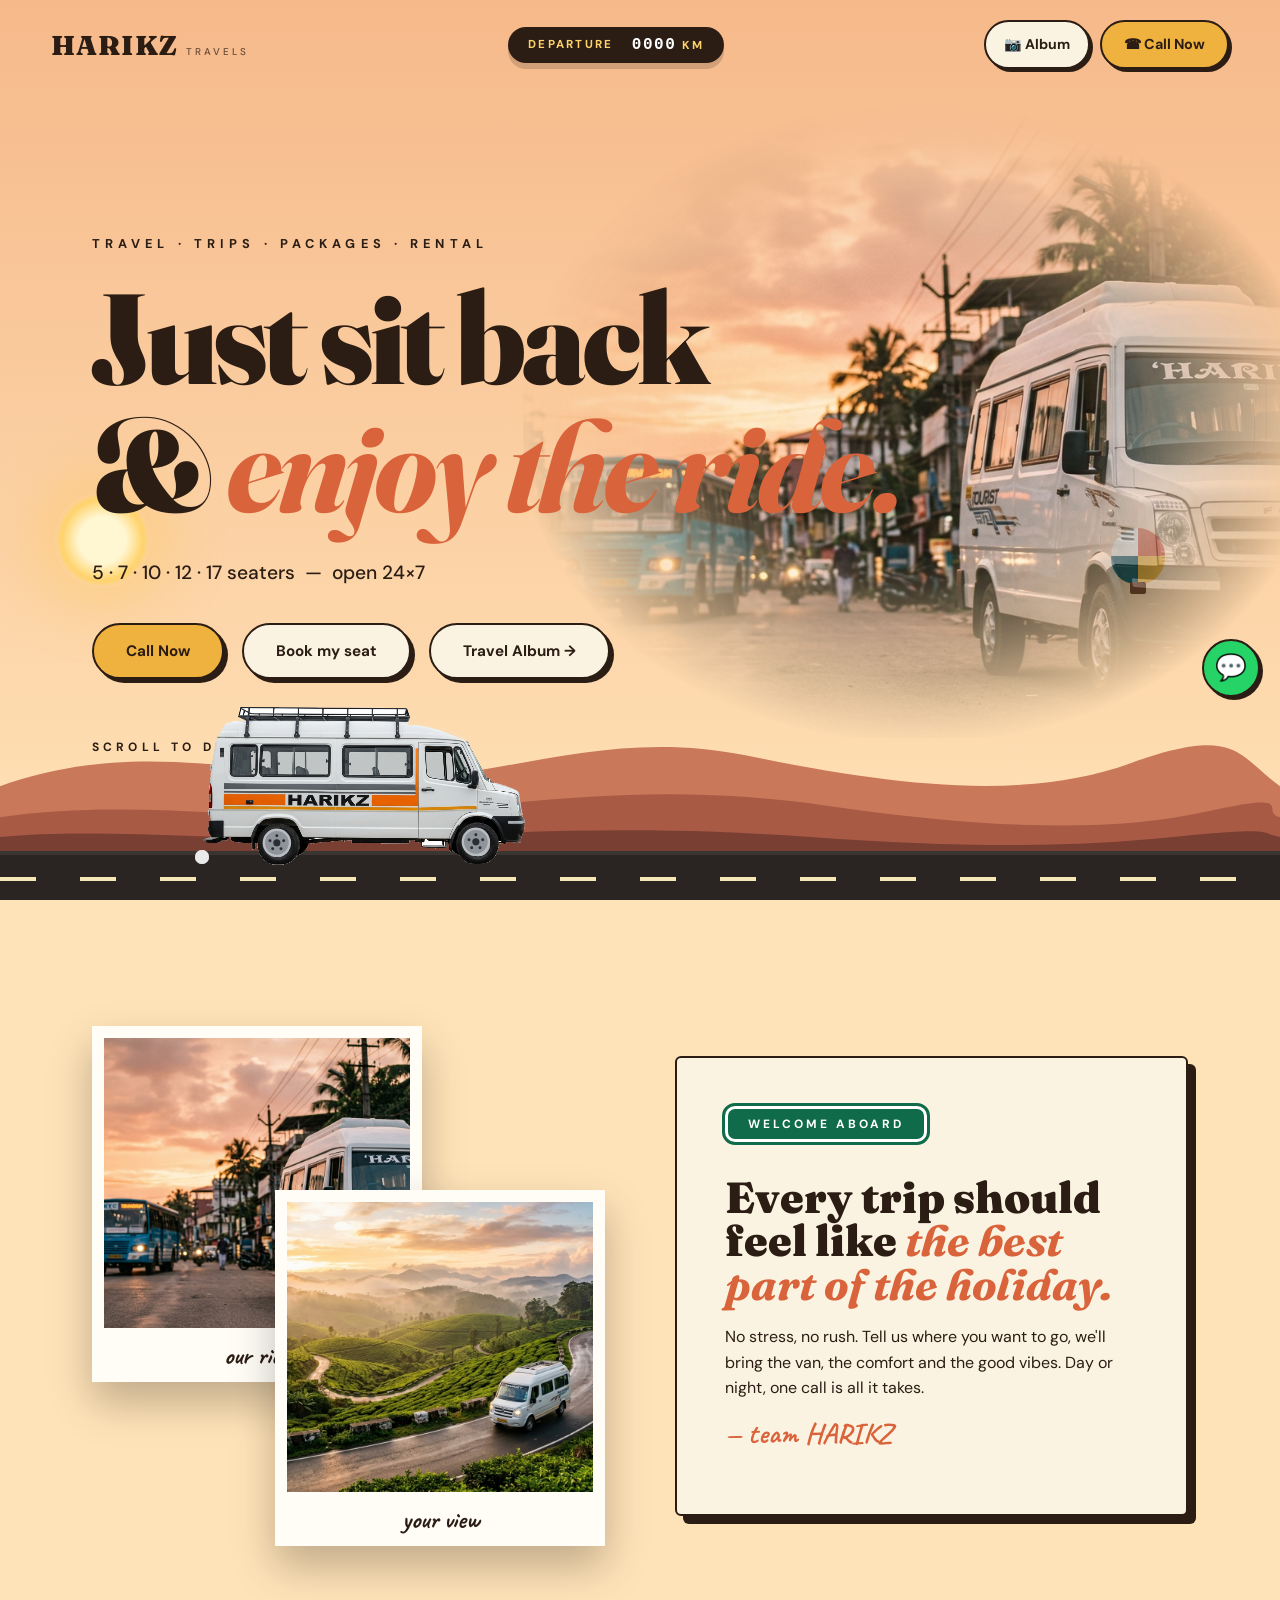
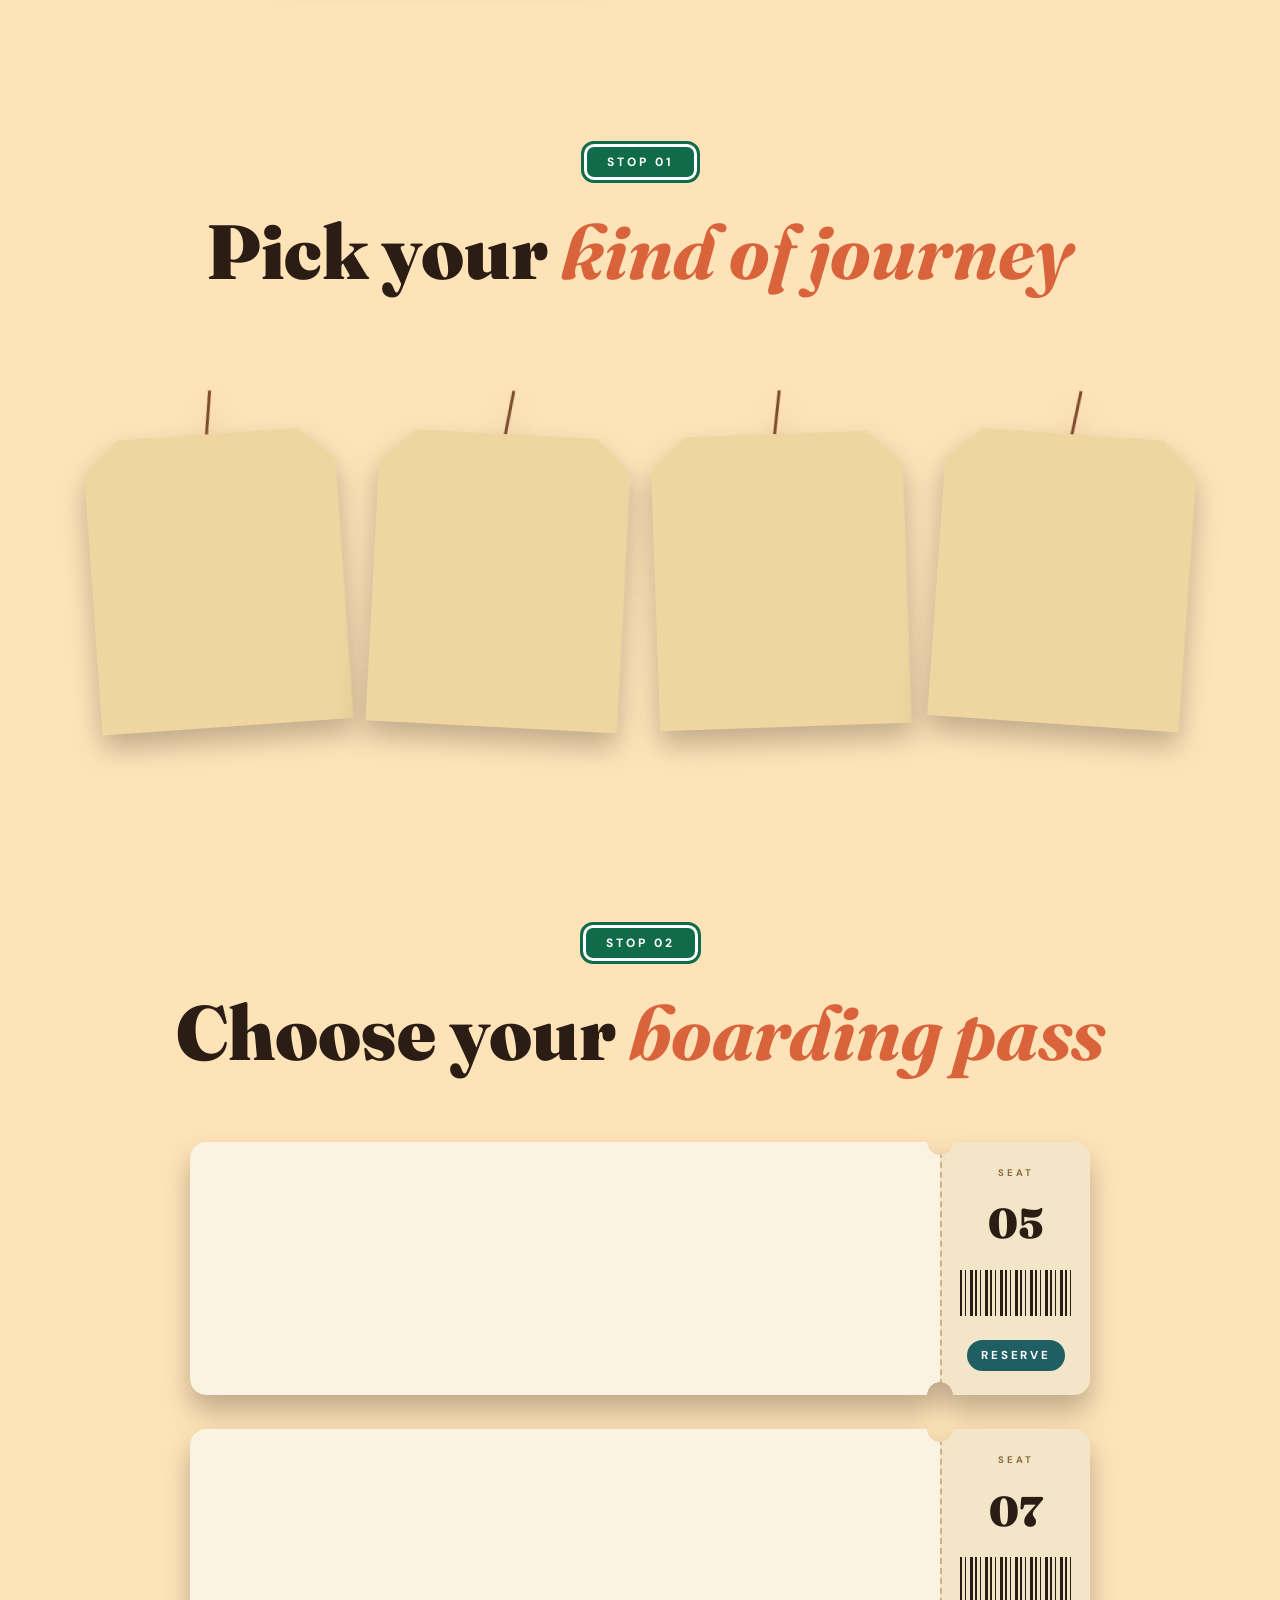
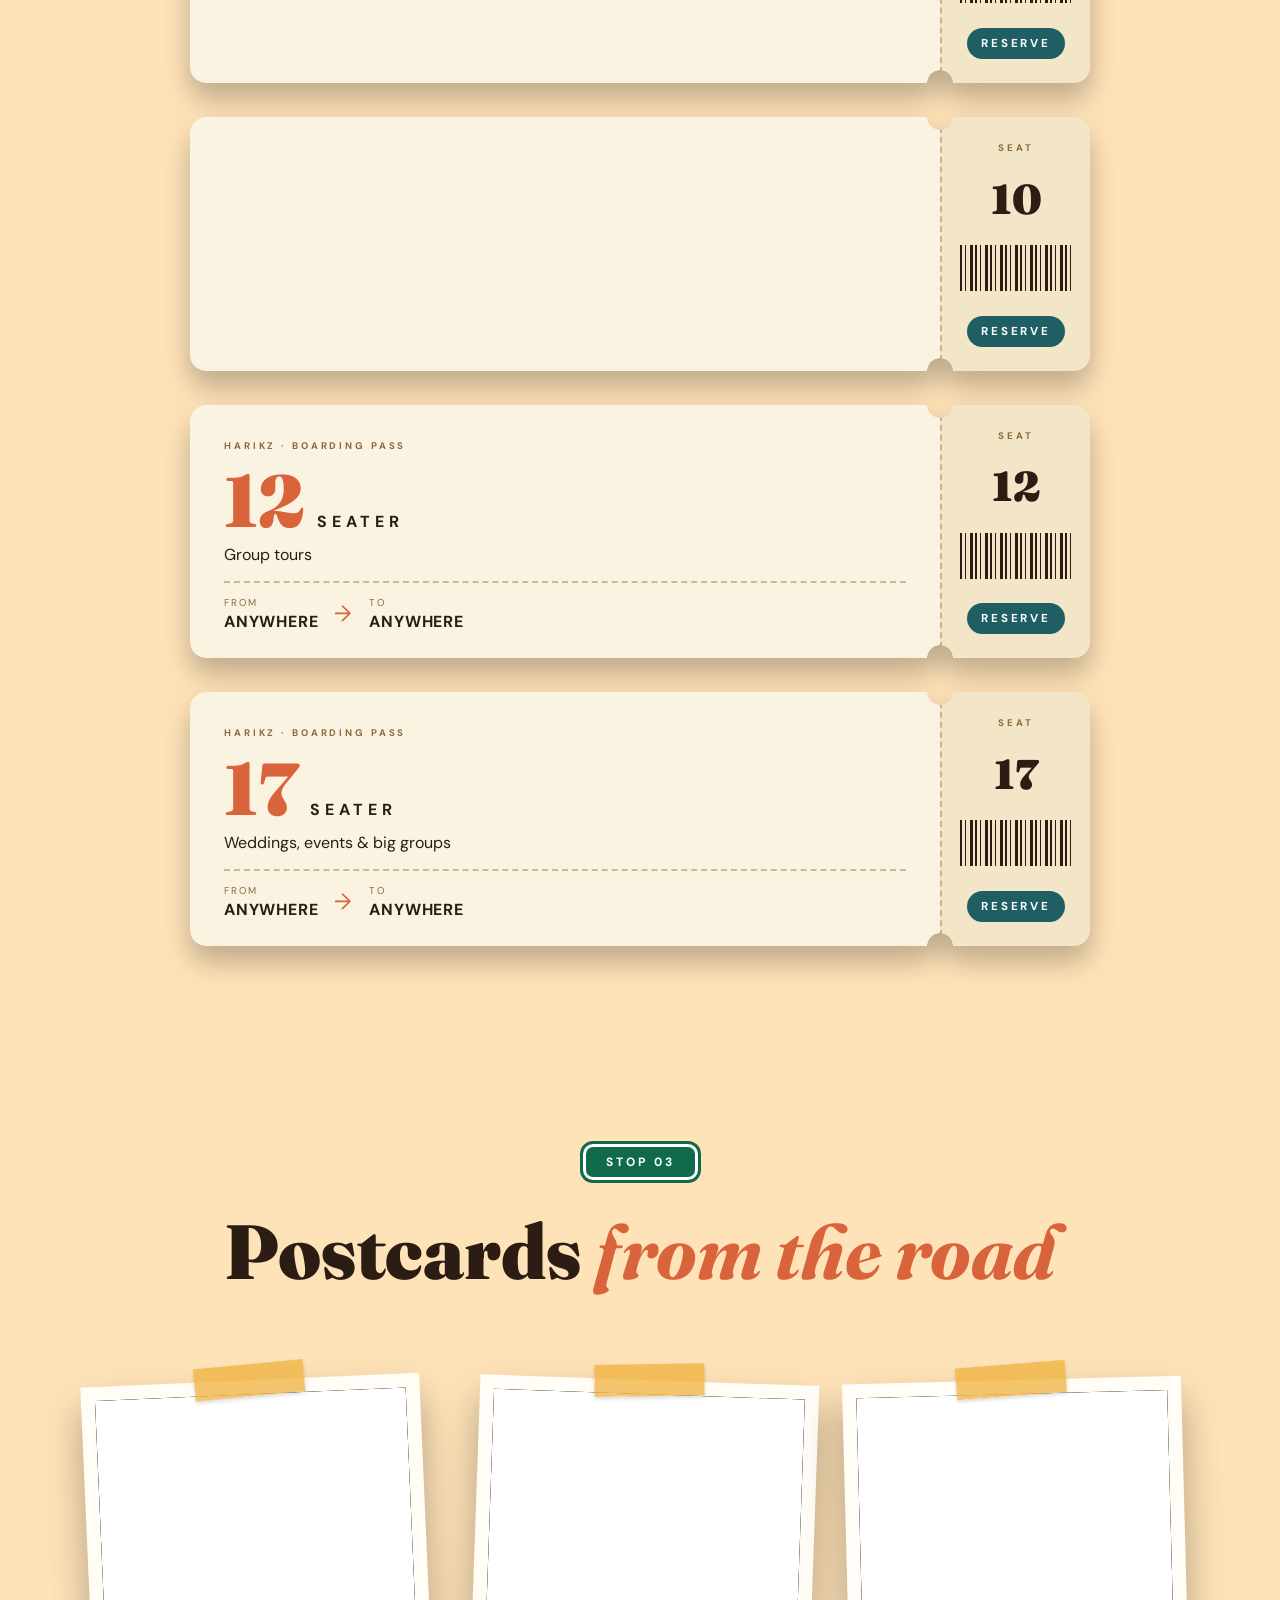
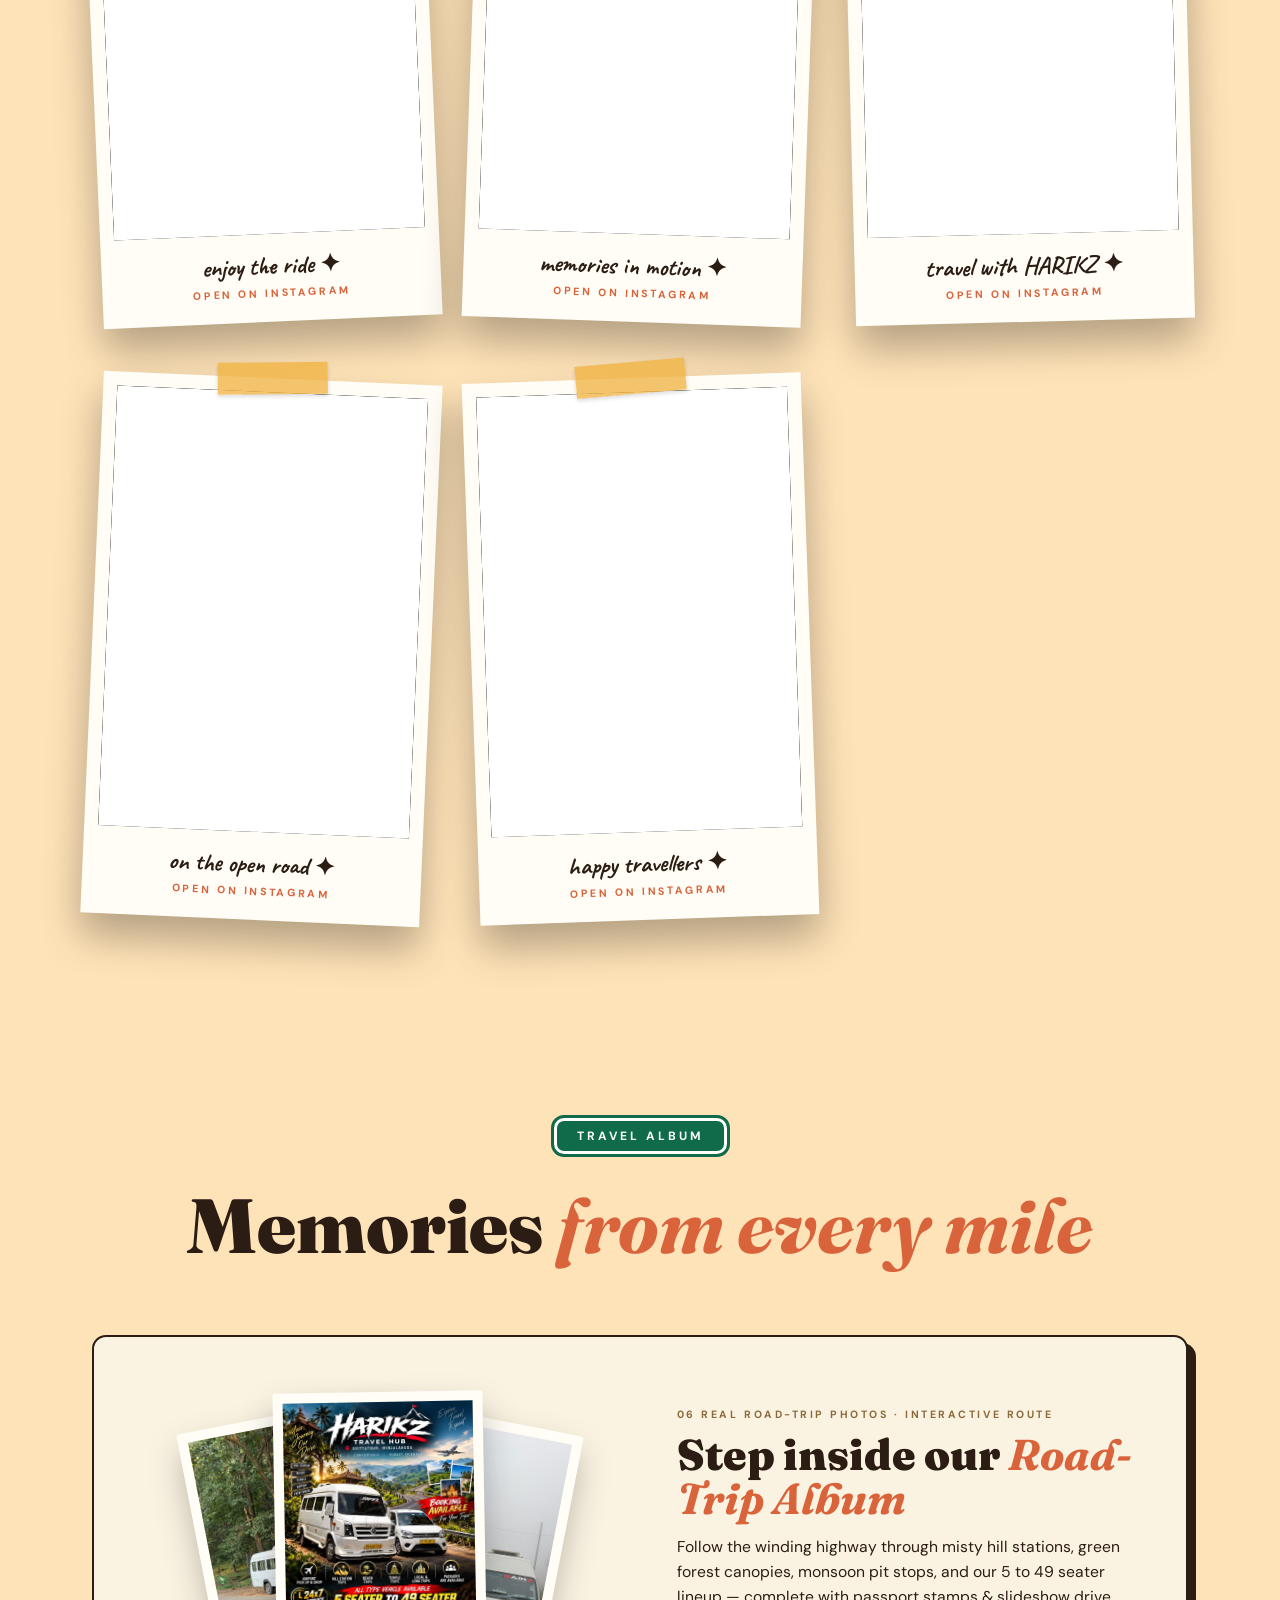
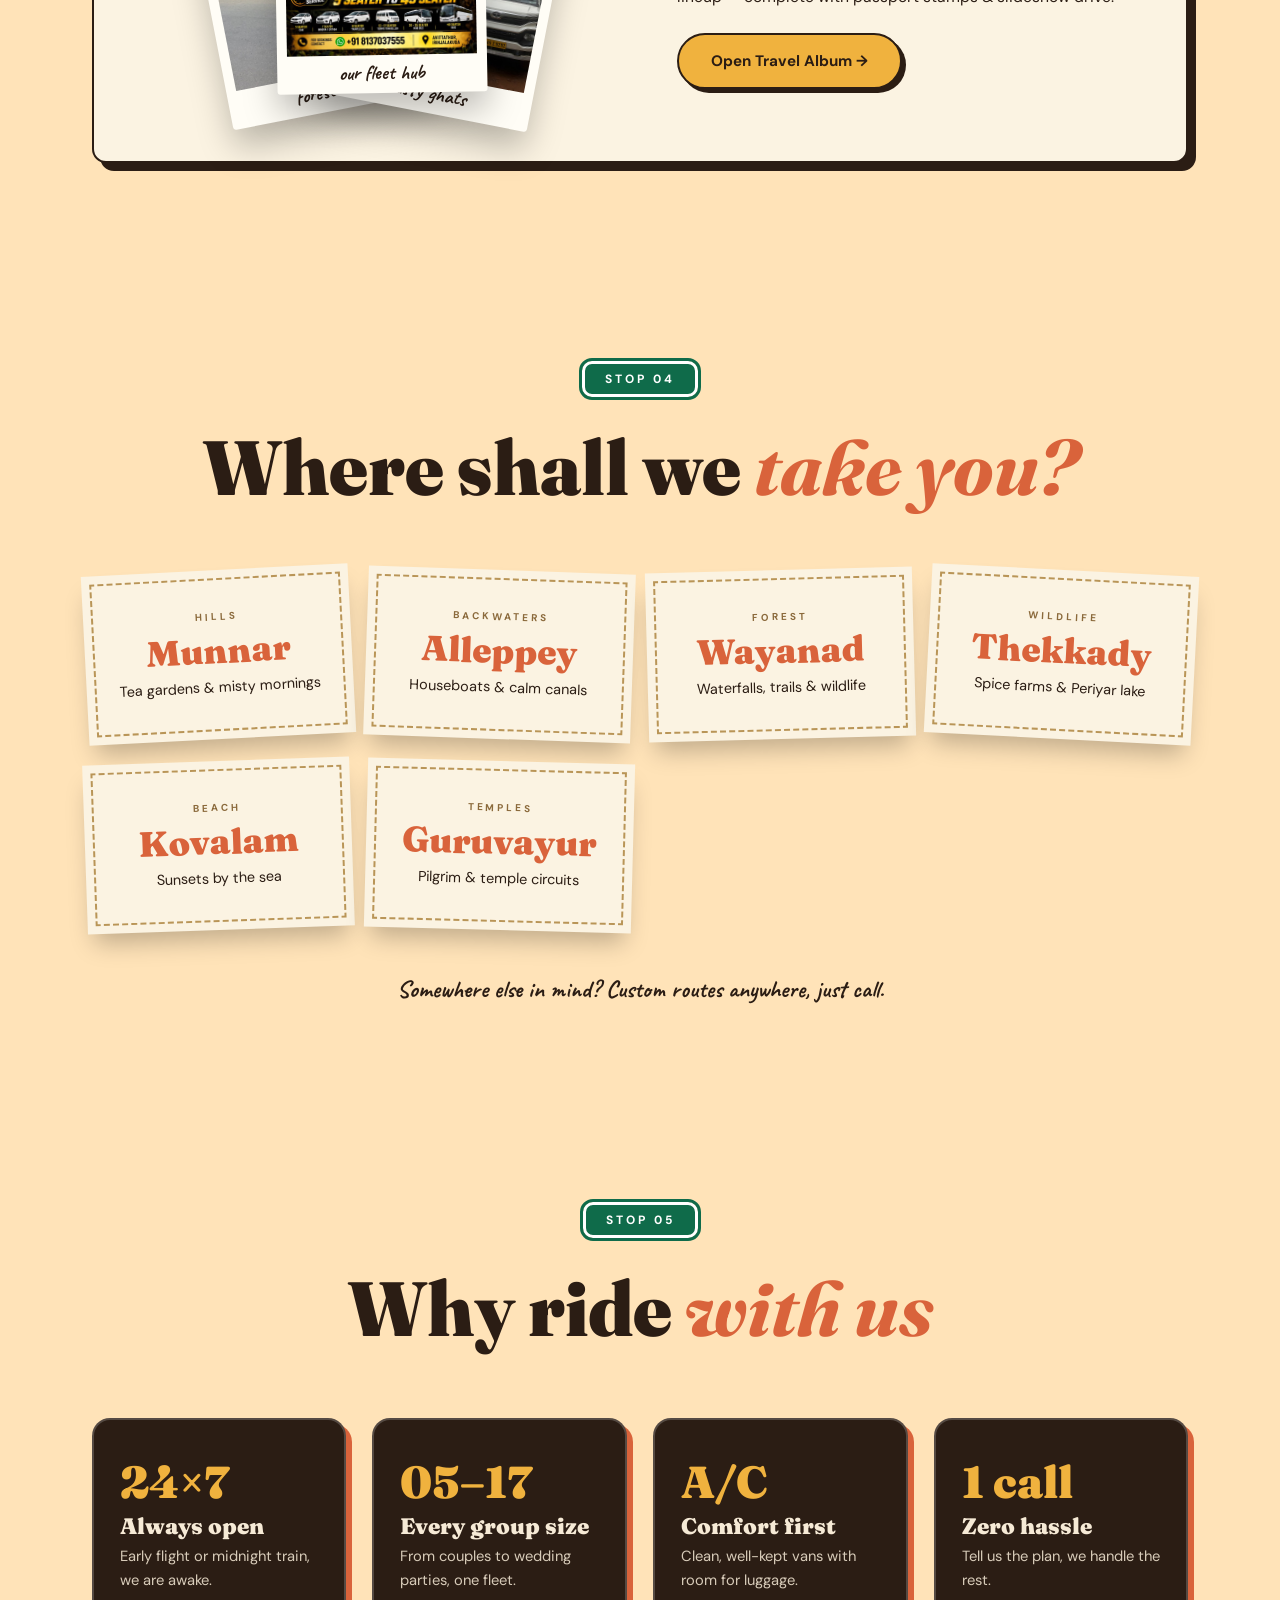
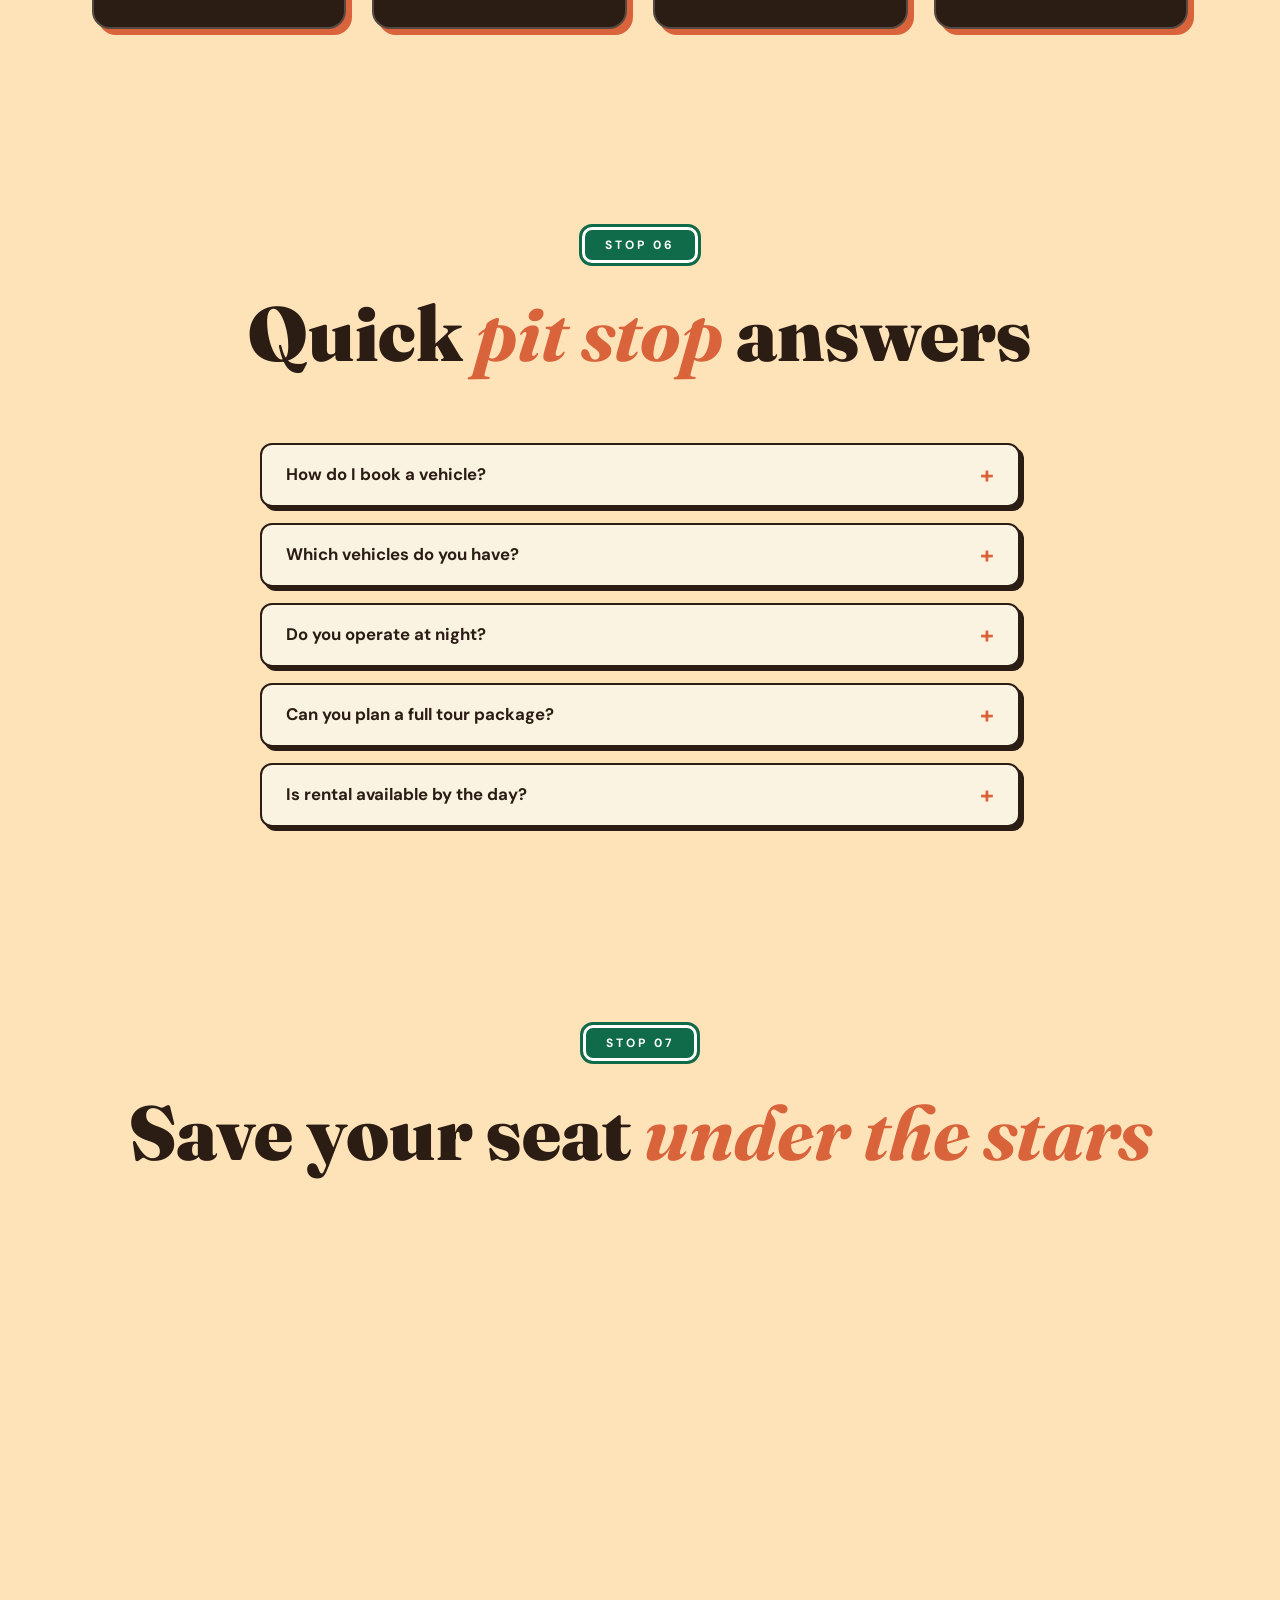
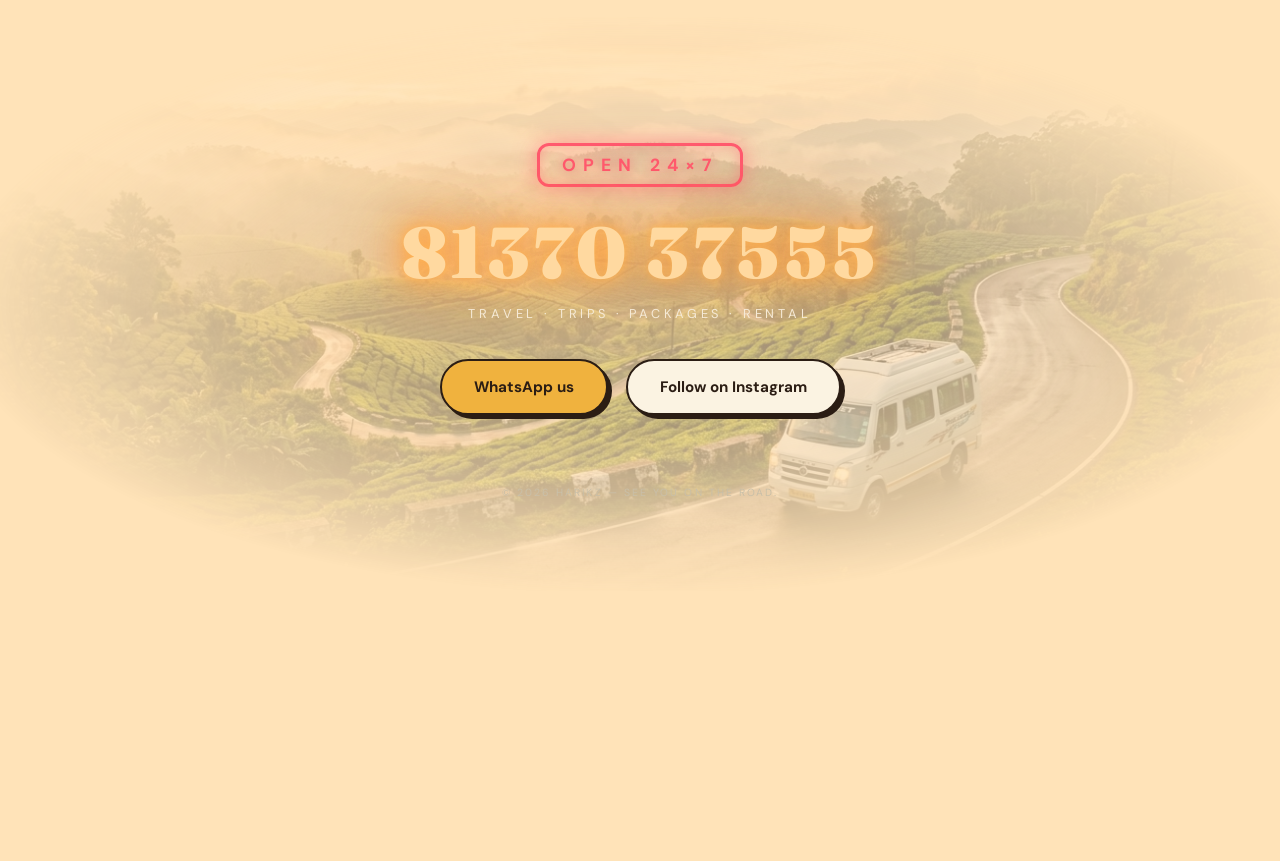
==== commit 369e02a6: "Add dedicated Travel Album folder with all 6 road-trip photos and interactive travel effects" ====
--- a/index.html
+++ b/index.html
@@ -33,7 +33,10 @@
     <span class="hud-stop" id="hud-stop">Departure</span>
     <span class="hud-km"><b id="hud-km">0000</b> km</span>
   </div>
-  <a id="nav-call" class="callpill" href="tel:+918137037555">☎ Call Now</a>
+  <div class="top-actions">
+    <a id="nav-album" class="albumpill" href="album/">📷 Album</a>
+    <a id="nav-call" class="callpill" href="tel:+918137037555">☎ Call Now</a>
+  </div>
 </header>
 
 <!-- THE ROAD (fixed, you are driving) -->
@@ -63,6 +66,7 @@
   <div class="cta rv">
     <a id="hero-call" class="btn" href="tel:+918137037555">Call Now</a>
     <a id="hero-reserve" class="btn alt" href="#reserve">Book my seat</a>
+    <a id="hero-album" class="btn alt" href="album/">Travel Album →</a>
   </div>
   <p class="drive">scroll to drive <span>→</span></p>
 </section>
@@ -114,6 +118,24 @@
     <figure class="pc rv" style="--r:2.5deg"><span class="tape"></span><div class="pcf"><iframe id="reel-embed-3" title="HARIKZ Instagram reel 3" src="https://www.instagram.com/reel/DYMjRzhSxW_/embed" loading="lazy" allowfullscreen></iframe></div><figcaption>on the open road ✦ <a id="reel-link-3" href="https://www.instagram.com/reel/DYMjRzhSxW_/" target="_blank" rel="noopener">open on Instagram</a></figcaption></figure>
     <figure class="pc rv" style="--r:-2deg"><span class="tape"></span><div class="pcf"><iframe id="post-embed-2" title="HARIKZ Instagram post 2" src="https://www.instagram.com/p/DV8z0t1keww/embed" loading="lazy" allowfullscreen></iframe></div><figcaption>happy travellers ✦ <a id="post-link-2" href="https://www.instagram.com/p/DV8z0t1keww/" target="_blank" rel="noopener">open on Instagram</a></figcaption></figure>
   </div>
+</section>
+
+<!-- 04a TRAVEL ALBUM PREVIEW -->
+<section class="stop album-preview" id="album" data-stop="Photo Album">
+  <div class="shead rv"><span class="sign">Travel Album</span><h2>Memories <em>from every mile</em></h2></div>
+  <a href="album/" class="album-teaser rv" aria-label="Open HARIKZ Travel Album with 6 real road-trip photos">
+    <div class="at-fan">
+      <figure class="at-pola a1"><img src="album/photos/forest-road-traveller.jpg" alt="HARIKZ Force Traveller on a forest road" loading="lazy"><figcaption>forest trail</figcaption></figure>
+      <figure class="at-pola a2"><img src="album/photos/harikz-travel-hub-poster.jpg" alt="HARIKZ Travel Hub Avittathur Irinjalakuda" loading="lazy"><figcaption>our fleet hub</figcaption></figure>
+      <figure class="at-pola a3"><img src="album/photos/misty-hill-drive.jpg" alt="HARIKZ van on a misty hill road" loading="lazy"><figcaption>misty ghats</figcaption></figure>
+    </div>
+    <div class="at-copy">
+      <span class="at-tag">06 REAL ROAD-TRIP PHOTOS · INTERACTIVE ROUTE</span>
+      <h3>Step inside our <em>Road-Trip Album</em></h3>
+      <p>Follow the winding highway through misty hill stations, green forest canopies, monsoon pit stops, and our 5 to 49 seater lineup — complete with passport stamps &amp; slideshow drive.</p>
+      <span class="btn at-btn">Open Travel Album →</span>
+    </div>
+  </a>
 </section>
 
 <!-- 04b DESTINATIONS -->
--- a/style.css
+++ b/style.css
@@ -34,6 +34,9 @@
 .logo small{font:500 .62rem 'DM Sans';letter-spacing:.3em;text-transform:uppercase;opacity:.7}
 .hud{display:flex;gap:18px;align-items:center;background:var(--dk);color:#ffd36b;padding:9px 20px;border-radius:50px;font:700 .72rem 'DM Sans';letter-spacing:.2em;text-transform:uppercase;box-shadow:0 6px 0 rgba(0,0,0,.15)}
 .hud-km b{font:700 1rem monospace;color:#fff;letter-spacing:.1em}
+.top-actions{display:flex;align-items:center;gap:10px}
+.albumpill{background:var(--paper);color:var(--dk);padding:11px 18px;border-radius:50px;font-weight:700;text-decoration:none;border:2px solid var(--dk);box-shadow:3px 3px 0 var(--dk);transition:.25s;font-size:.88rem}
+.albumpill:hover{transform:translate(-2px,-2px);box-shadow:5px 5px 0 var(--dk);background:#fff}
 .callpill{background:var(--mustard);color:var(--dk);padding:11px 22px;border-radius:50px;font-weight:700;text-decoration:none;border:2px solid var(--dk);box-shadow:3px 3px 0 var(--dk);transition:.25s;font-size:.9rem}
 .callpill:hover{transform:translate(-2px,-2px);box-shadow:5px 5px 0 var(--dk)}
 
@@ -190,6 +193,24 @@
 .pc figcaption{padding-top:16px;text-align:center;font:700 1.55rem 'Caveat',cursive;color:var(--dk)}
 .pc figcaption a{display:block;font:700 .66rem 'DM Sans';letter-spacing:.25em;text-transform:uppercase;color:var(--terra);margin-top:6px;text-decoration:none}
 
+/* album teaser */
+.album-teaser{display:grid;grid-template-columns:1.05fr 1fr;gap:50px;align-items:center;background:var(--paper);color:var(--dk);border:2px solid var(--dk);border-radius:14px;padding:42px 40px;box-shadow:8px 8px 0 var(--dk);text-decoration:none;transition:transform .35s,box-shadow .35s}
+.album-teaser:hover{transform:translate(-3px,-3px);box-shadow:11px 11px 0 var(--dk)}
+.at-fan{position:relative;height:340px;display:grid;place-items:center}
+.at-pola{position:absolute;width:210px;background:#fffdf6;padding:10px 10px 38px;border-radius:3px;box-shadow:0 18px 34px rgba(0,0,0,.26);transition:transform .55s cubic-bezier(.22,1.3,.36,1)}
+.at-pola img{display:block;width:100%;aspect-ratio:3/4;object-fit:cover}
+.at-pola figcaption{position:absolute;left:0;right:0;bottom:8px;text-align:center;font:700 1.25rem 'Caveat',cursive;color:var(--dk)}
+.at-pola.a1{transform:translate(-72px,14px) rotate(-11deg);z-index:1}
+.at-pola.a2{transform:translate(0,-6px) rotate(-1deg);z-index:3}
+.at-pola.a3{transform:translate(72px,16px) rotate(11deg);z-index:2}
+.album-teaser:hover .at-pola.a1{transform:translate(-96px,8px) rotate(-15deg)}
+.album-teaser:hover .at-pola.a2{transform:translate(0,-14px) scale(1.04)}
+.album-teaser:hover .at-pola.a3{transform:translate(96px,10px) rotate(15deg)}
+.at-tag{display:block;font:700 .66rem 'DM Sans';letter-spacing:.24em;text-transform:uppercase;color:#8b6a3c;margin-bottom:12px}
+.at-copy h3{font-size:clamp(1.8rem,3.4vw,2.7rem);margin-bottom:14px}
+.at-copy p{font-size:.98rem;margin-bottom:24px}
+.at-btn{pointer-events:none}
+
 /* destinations */
 .stamps{display:grid;grid-template-columns:repeat(auto-fit,minmax(220px,1fr));gap:36px 28px}
 .stamp{display:block;text-decoration:none;color:var(--dk);background:var(--paper);padding:30px 22px;text-align:center;border:3px dashed #b99557;outline:8px solid var(--paper);outline-offset:-1px;box-shadow:0 16px 24px rgba(0,0,0,.25);transform:rotate(var(--r));transition:transform .5s cubic-bezier(.3,1.4,.5,1)}
@@ -245,8 +266,9 @@
 .fwa:hover{transform:translate(-2px,-2px) scale(1.06)}
 
 @media(max-width:860px){
-  .hud{display:none}.logo small{display:none}.callpill{padding:9px 16px;font-size:.8rem}
+  .hud{display:none}.logo small{display:none}.albumpill{padding:9px 14px;font-size:.78rem}.callpill{padding:9px 16px;font-size:.8rem}
   .board{grid-template-columns:1fr;gap:40px}.polas{height:440px}
+  .album-teaser{grid-template-columns:1fr;gap:28px;padding:28px 22px}.at-fan{height:270px}.at-pola{width:160px;padding:8px 8px 32px}.at-pola.a1{transform:translate(-52px,12px) rotate(-10deg)}.at-pola.a3{transform:translate(52px,14px) rotate(10deg)}
   .pass{grid-template-columns:1fr 104px;-webkit-mask:none;mask:none}.seatbig b{font-size:3.4rem}.pl{padding:20px}.ps b{font-size:2rem}.ps a{font-size:.6rem;padding:7px 10px}
   .formgrid{grid-template-columns:1fr}.formgrid small,.formgrid label:nth-of-type(2){grid-column:auto}
   .stop{padding:11vh 6vw 6vh}.note{padding:30px}
@@ -295,6 +317,8 @@
   :root{--sceneH:16vh}
   .top{padding:12px 4vw}
   .logo{font-size:1.25rem}
+  .top-actions{gap:6px}
+  .albumpill{padding:8px 11px;font-size:.74rem;box-shadow:2px 2px 0 var(--dk)}
   .callpill{padding:8px 13px;font-size:.78rem;box-shadow:2px 2px 0 var(--dk)}
   .van{left:3vw;width:clamp(170px,56vw,260px);bottom:2vh}
   .van .beam{
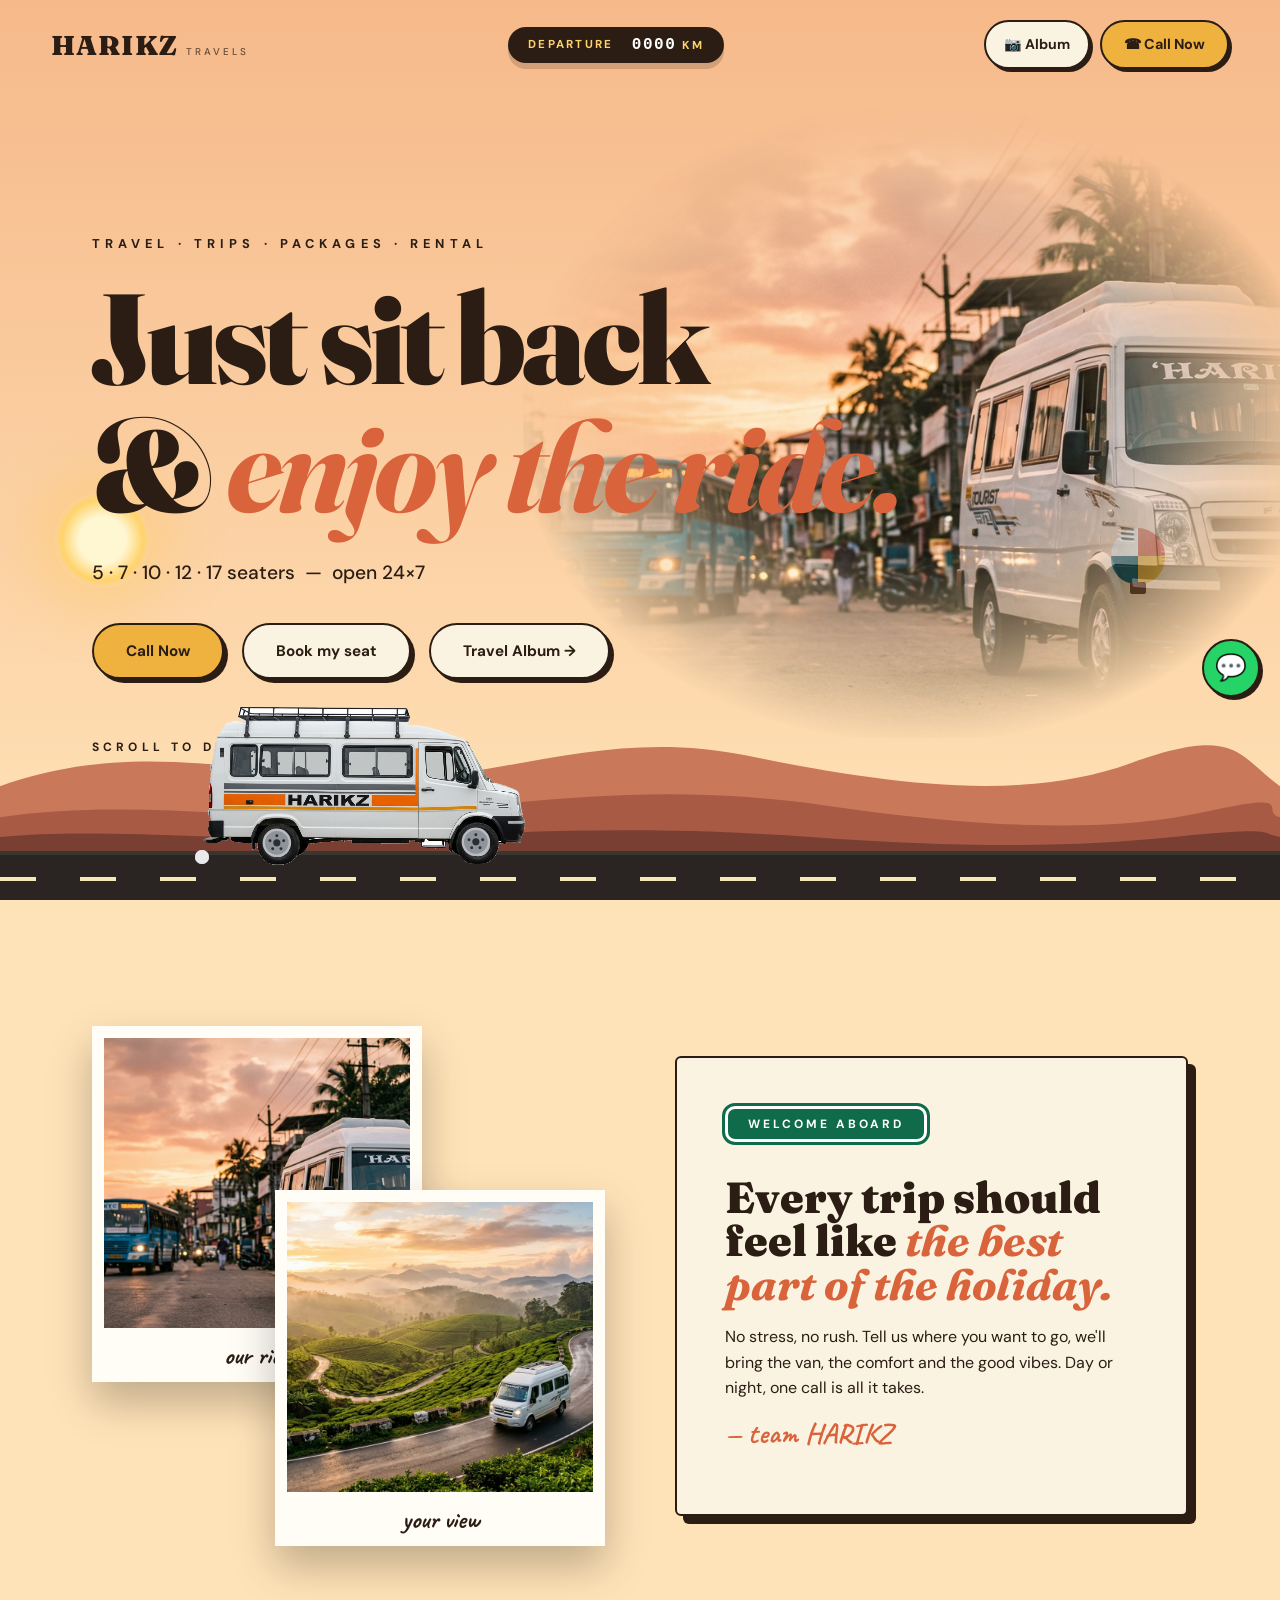
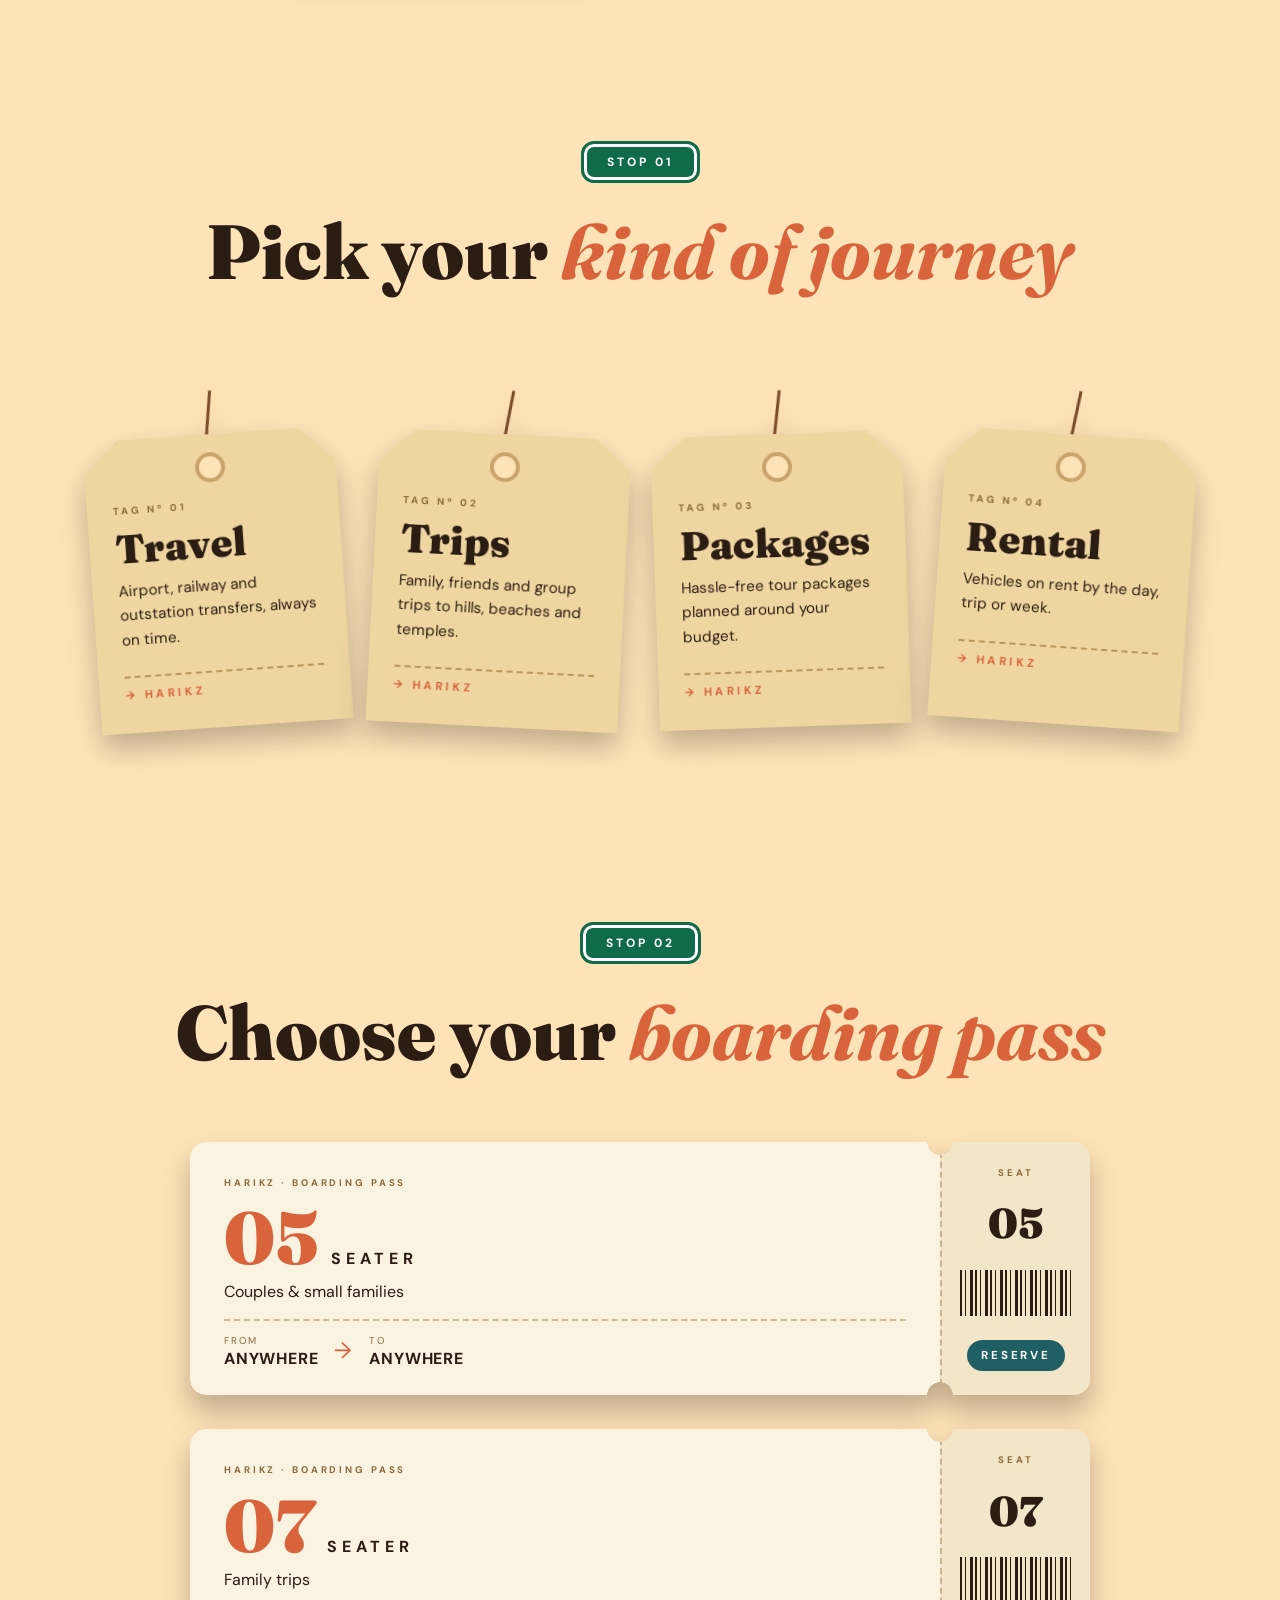
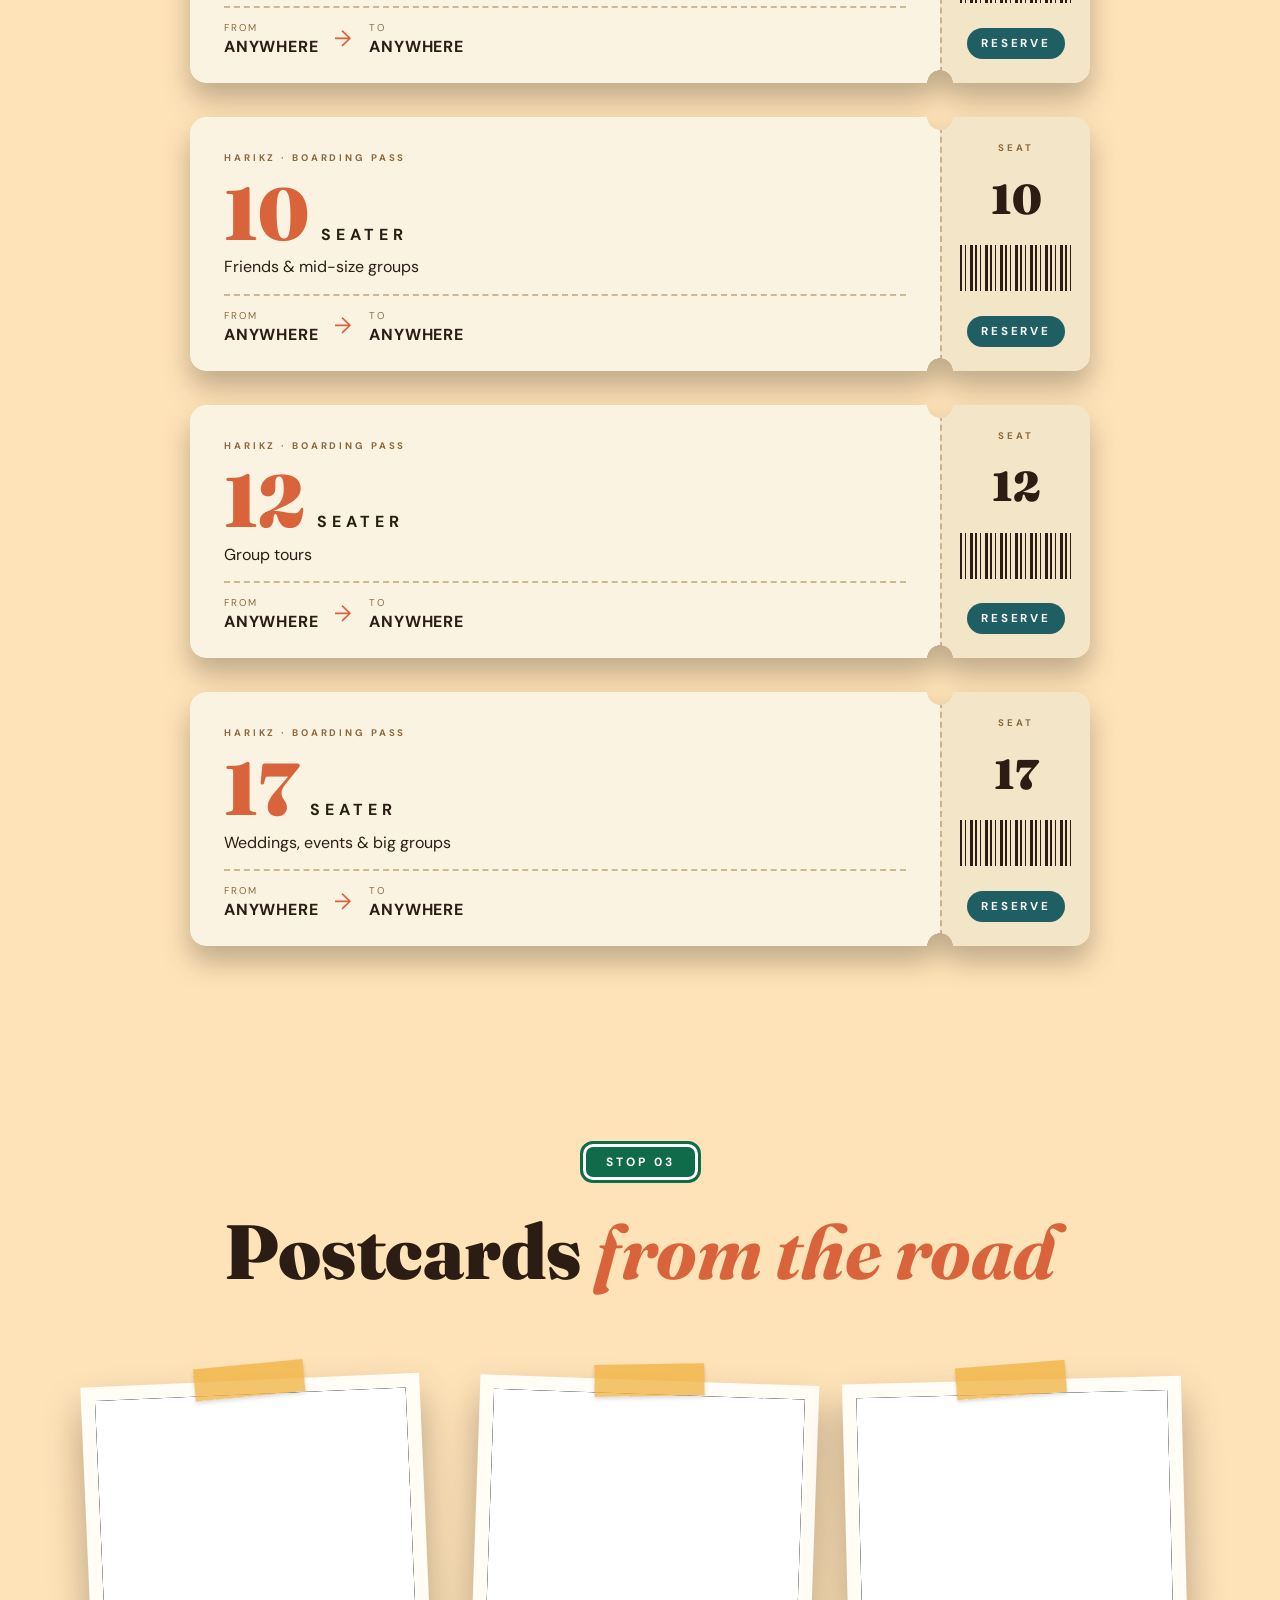
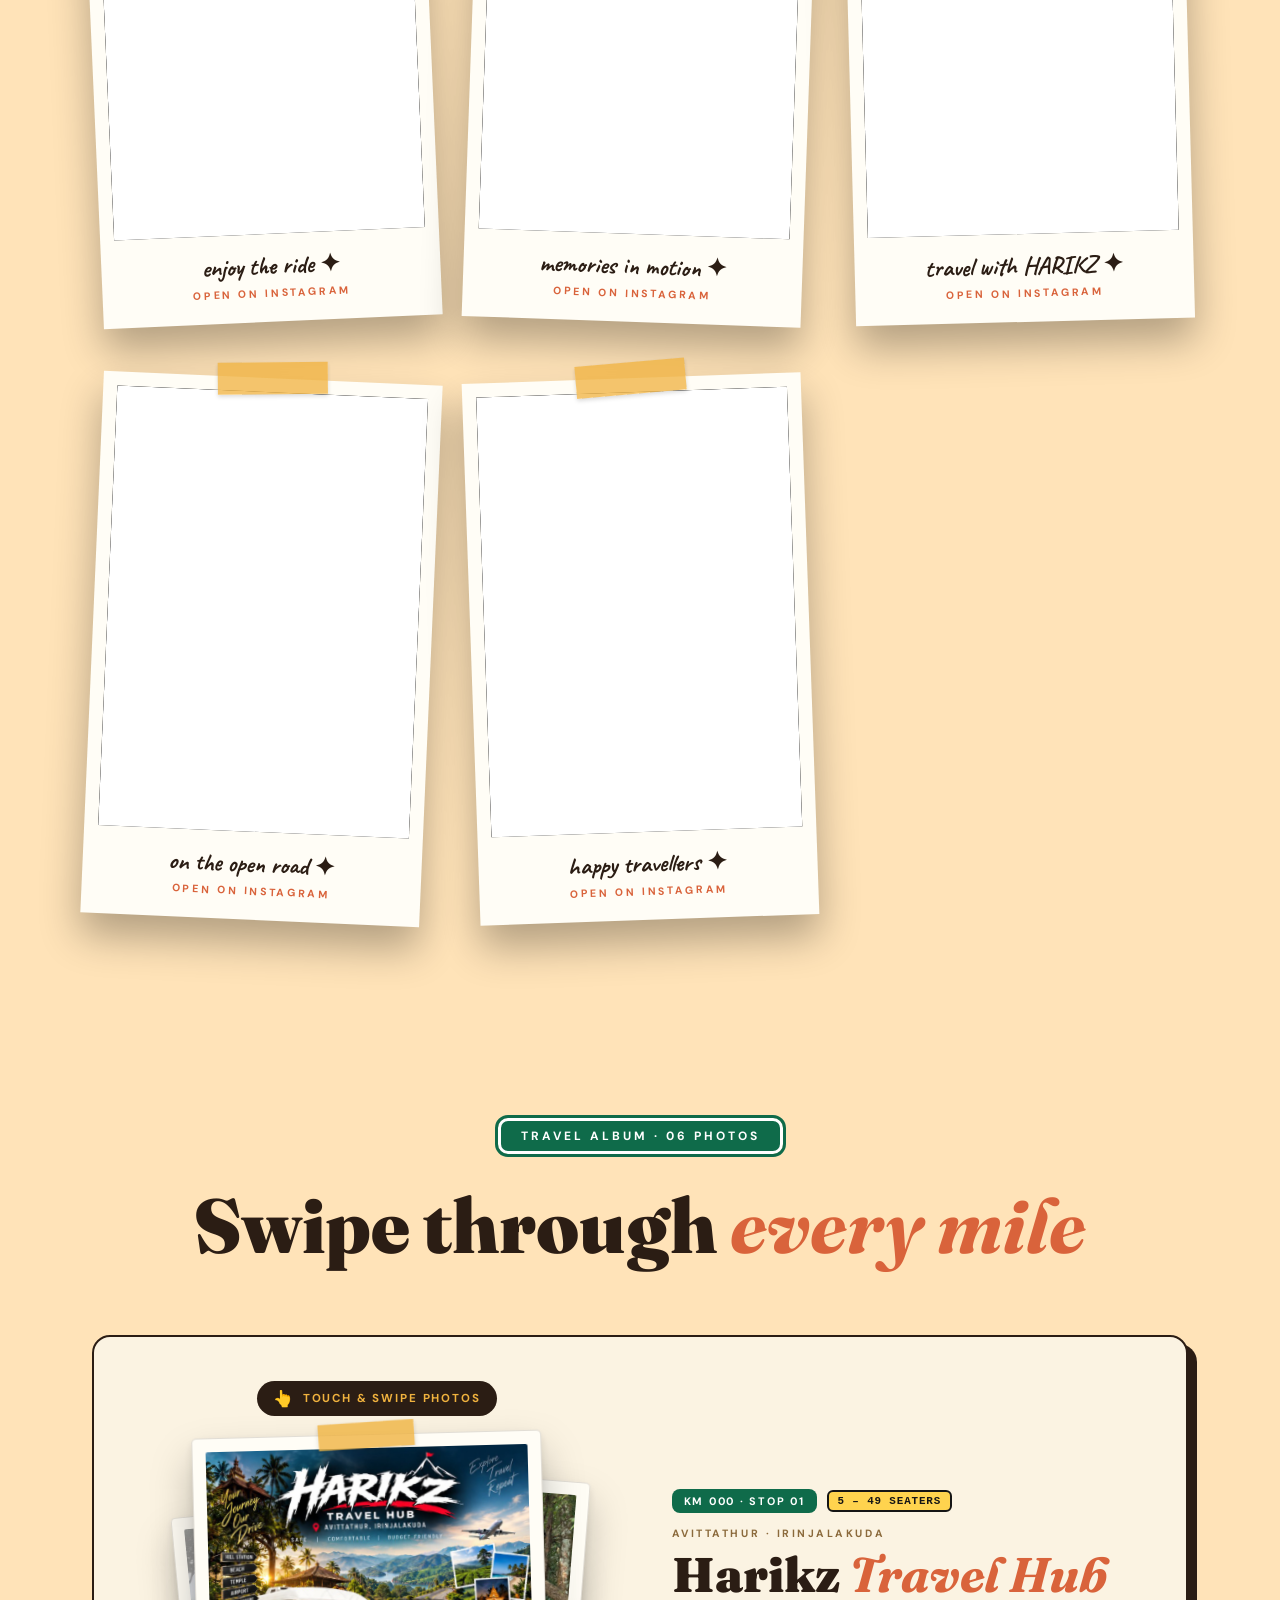
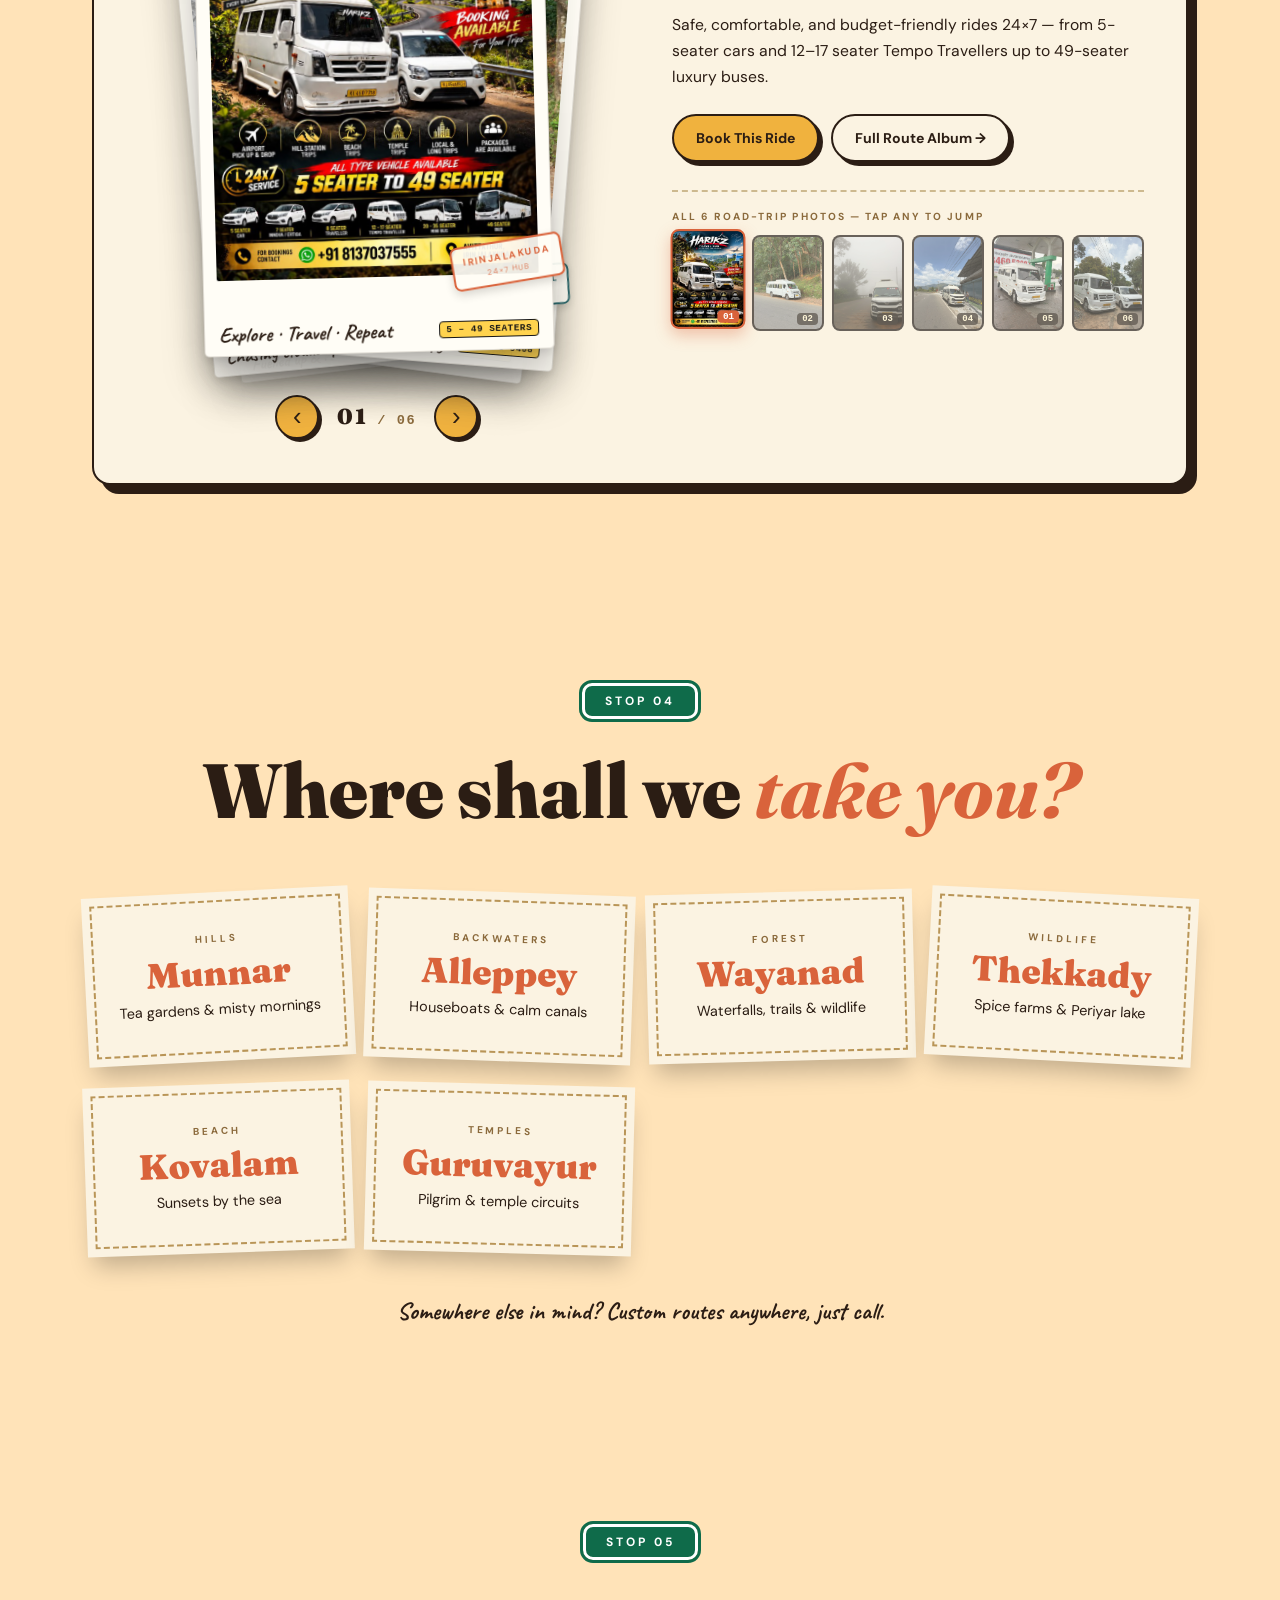
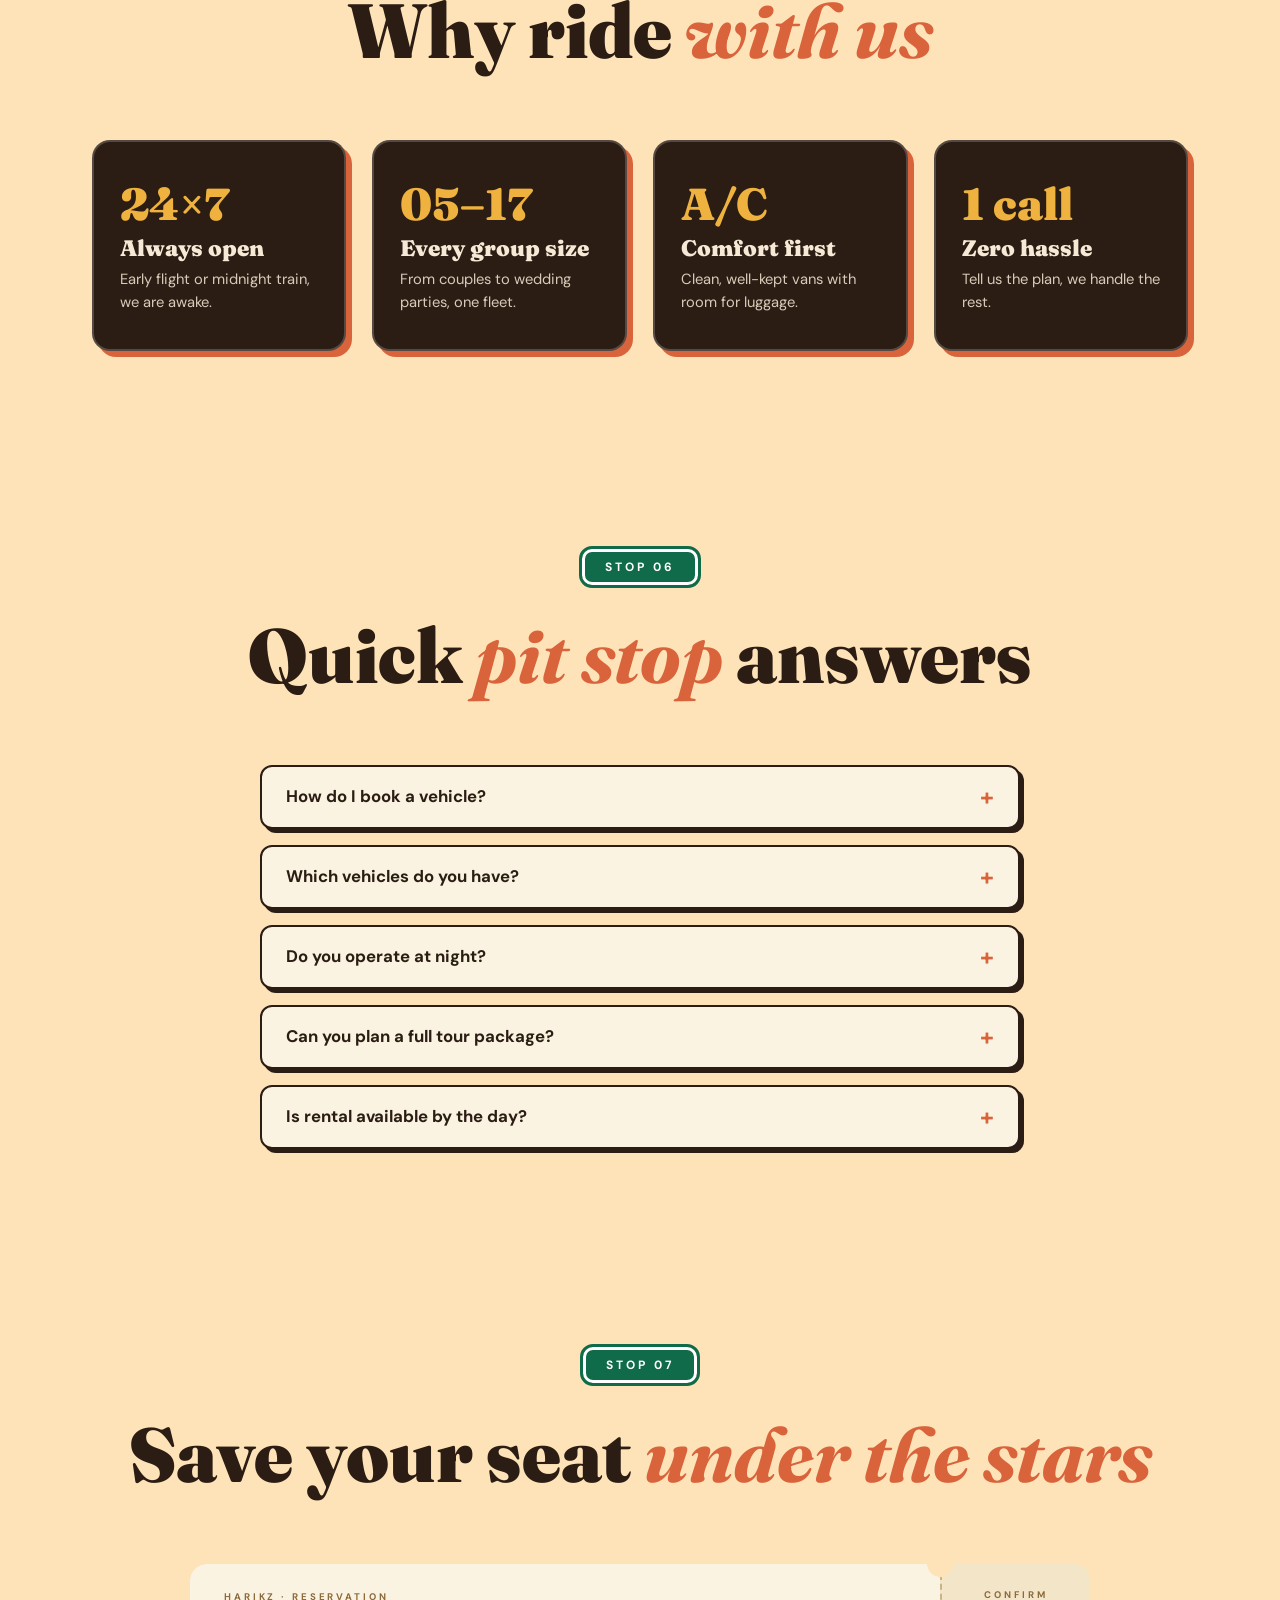
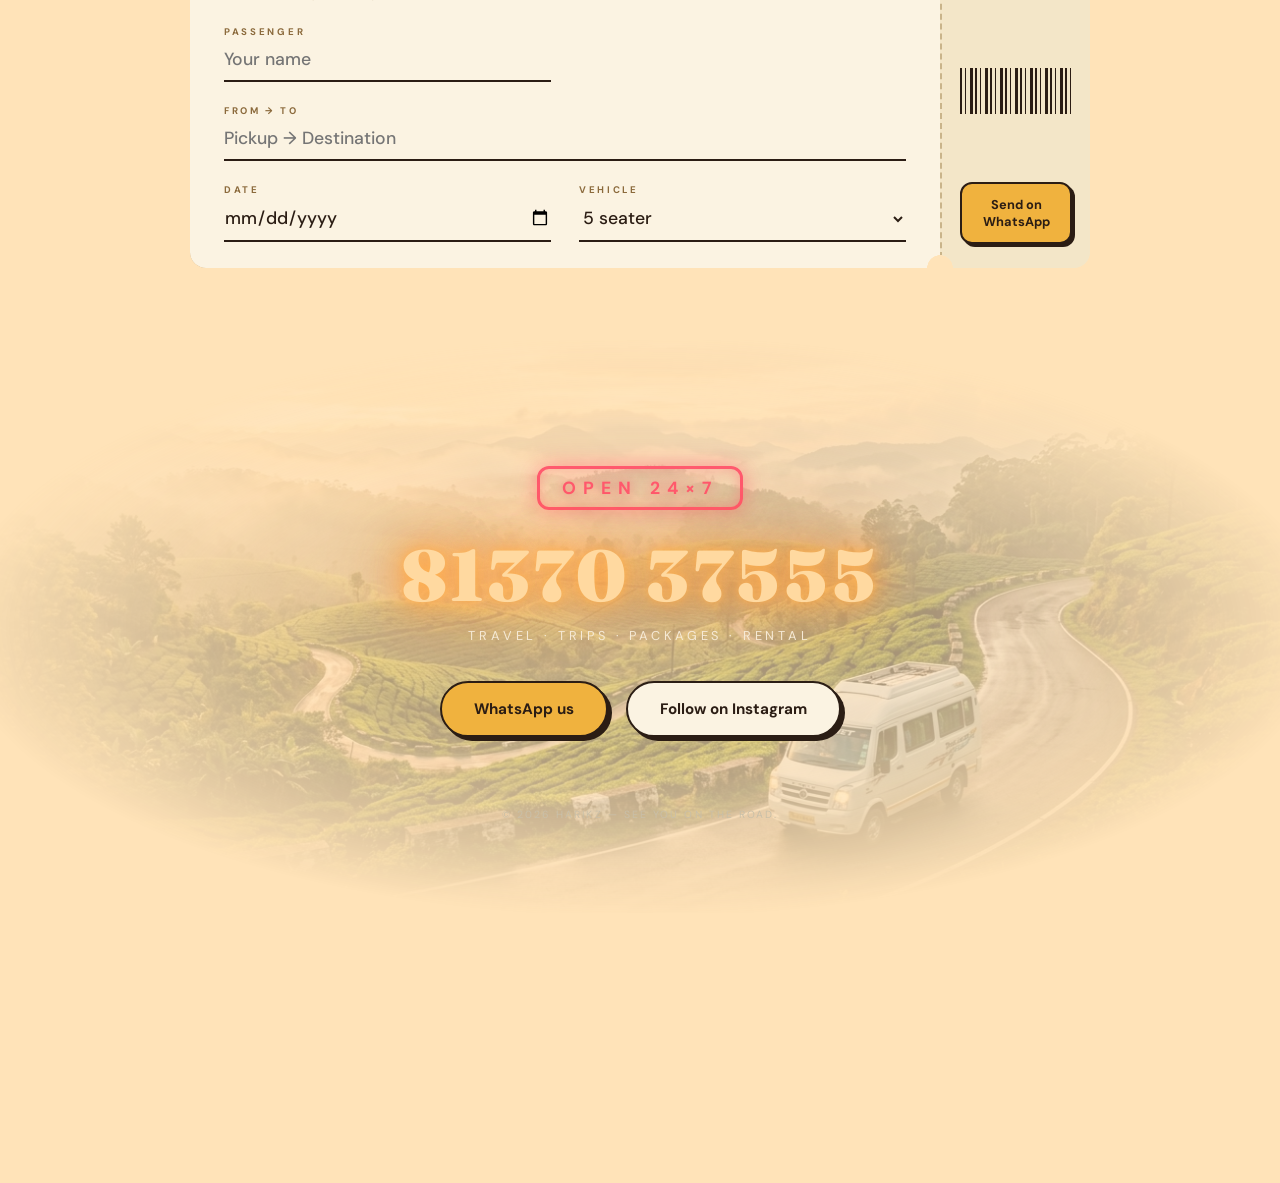
==== commit bd6d6bd4: "Add interactive touch-swipe 6-photo Polaroid travel deck on home and album pages" ====
--- a/index.html
+++ b/index.html
@@ -9,6 +9,7 @@
 <link rel="preconnect" href="https://fonts.gstatic.com" crossorigin>
 <link href="https://fonts.googleapis.com/css2?family=Fraunces:ital,opsz,wght@0,9..144,400;0,9..144,700;0,9..144,900;1,9..144,400;1,9..144,700&family=DM+Sans:wght@400;500;700&family=Caveat:wght@500;700&display=swap" rel="stylesheet">
 <link rel="stylesheet" href="style.css">
+<link rel="stylesheet" href="album/deck.css">
 </head>
 <body>
 
@@ -120,22 +121,10 @@
   </div>
 </section>
 
-<!-- 04a TRAVEL ALBUM PREVIEW -->
+<!-- 04a TRAVEL ALBUM TOUCH DECK -->
 <section class="stop album-preview" id="album" data-stop="Photo Album">
-  <div class="shead rv"><span class="sign">Travel Album</span><h2>Memories <em>from every mile</em></h2></div>
-  <a href="album/" class="album-teaser rv" aria-label="Open HARIKZ Travel Album with 6 real road-trip photos">
-    <div class="at-fan">
-      <figure class="at-pola a1"><img src="album/photos/forest-road-traveller.jpg" alt="HARIKZ Force Traveller on a forest road" loading="lazy"><figcaption>forest trail</figcaption></figure>
-      <figure class="at-pola a2"><img src="album/photos/harikz-travel-hub-poster.jpg" alt="HARIKZ Travel Hub Avittathur Irinjalakuda" loading="lazy"><figcaption>our fleet hub</figcaption></figure>
-      <figure class="at-pola a3"><img src="album/photos/misty-hill-drive.jpg" alt="HARIKZ van on a misty hill road" loading="lazy"><figcaption>misty ghats</figcaption></figure>
-    </div>
-    <div class="at-copy">
-      <span class="at-tag">06 REAL ROAD-TRIP PHOTOS · INTERACTIVE ROUTE</span>
-      <h3>Step inside our <em>Road-Trip Album</em></h3>
-      <p>Follow the winding highway through misty hill stations, green forest canopies, monsoon pit stops, and our 5 to 49 seater lineup — complete with passport stamps &amp; slideshow drive.</p>
-      <span class="btn at-btn">Open Travel Album →</span>
-    </div>
-  </a>
+  <div class="shead rv"><span class="sign">Travel Album · 06 Photos</span><h2>Swipe through <em>every mile</em></h2></div>
+  <div id="home-deck" class="tdeck rv"></div>
 </section>
 
 <!-- 04b DESTINATIONS -->
@@ -204,6 +193,7 @@
 </main>
 
 <a id="float-wa" class="fwa" href="https://wa.me/918137037555" target="_blank" rel="noopener" aria-label="Chat on WhatsApp">💬</a>
+<script src="album/deck.js"></script>
 <script src="script.js"></script>
 </body>
 </html>
--- a/style.css
+++ b/style.css
@@ -193,24 +193,6 @@
 .pc figcaption{padding-top:16px;text-align:center;font:700 1.55rem 'Caveat',cursive;color:var(--dk)}
 .pc figcaption a{display:block;font:700 .66rem 'DM Sans';letter-spacing:.25em;text-transform:uppercase;color:var(--terra);margin-top:6px;text-decoration:none}
 
-/* album teaser */
-.album-teaser{display:grid;grid-template-columns:1.05fr 1fr;gap:50px;align-items:center;background:var(--paper);color:var(--dk);border:2px solid var(--dk);border-radius:14px;padding:42px 40px;box-shadow:8px 8px 0 var(--dk);text-decoration:none;transition:transform .35s,box-shadow .35s}
-.album-teaser:hover{transform:translate(-3px,-3px);box-shadow:11px 11px 0 var(--dk)}
-.at-fan{position:relative;height:340px;display:grid;place-items:center}
-.at-pola{position:absolute;width:210px;background:#fffdf6;padding:10px 10px 38px;border-radius:3px;box-shadow:0 18px 34px rgba(0,0,0,.26);transition:transform .55s cubic-bezier(.22,1.3,.36,1)}
-.at-pola img{display:block;width:100%;aspect-ratio:3/4;object-fit:cover}
-.at-pola figcaption{position:absolute;left:0;right:0;bottom:8px;text-align:center;font:700 1.25rem 'Caveat',cursive;color:var(--dk)}
-.at-pola.a1{transform:translate(-72px,14px) rotate(-11deg);z-index:1}
-.at-pola.a2{transform:translate(0,-6px) rotate(-1deg);z-index:3}
-.at-pola.a3{transform:translate(72px,16px) rotate(11deg);z-index:2}
-.album-teaser:hover .at-pola.a1{transform:translate(-96px,8px) rotate(-15deg)}
-.album-teaser:hover .at-pola.a2{transform:translate(0,-14px) scale(1.04)}
-.album-teaser:hover .at-pola.a3{transform:translate(96px,10px) rotate(15deg)}
-.at-tag{display:block;font:700 .66rem 'DM Sans';letter-spacing:.24em;text-transform:uppercase;color:#8b6a3c;margin-bottom:12px}
-.at-copy h3{font-size:clamp(1.8rem,3.4vw,2.7rem);margin-bottom:14px}
-.at-copy p{font-size:.98rem;margin-bottom:24px}
-.at-btn{pointer-events:none}
-
 /* destinations */
 .stamps{display:grid;grid-template-columns:repeat(auto-fit,minmax(220px,1fr));gap:36px 28px}
 .stamp{display:block;text-decoration:none;color:var(--dk);background:var(--paper);padding:30px 22px;text-align:center;border:3px dashed #b99557;outline:8px solid var(--paper);outline-offset:-1px;box-shadow:0 16px 24px rgba(0,0,0,.25);transform:rotate(var(--r));transition:transform .5s cubic-bezier(.3,1.4,.5,1)}
@@ -268,7 +250,6 @@
 @media(max-width:860px){
   .hud{display:none}.logo small{display:none}.albumpill{padding:9px 14px;font-size:.78rem}.callpill{padding:9px 16px;font-size:.8rem}
   .board{grid-template-columns:1fr;gap:40px}.polas{height:440px}
-  .album-teaser{grid-template-columns:1fr;gap:28px;padding:28px 22px}.at-fan{height:270px}.at-pola{width:160px;padding:8px 8px 32px}.at-pola.a1{transform:translate(-52px,12px) rotate(-10deg)}.at-pola.a3{transform:translate(52px,14px) rotate(10deg)}
   .pass{grid-template-columns:1fr 104px;-webkit-mask:none;mask:none}.seatbig b{font-size:3.4rem}.pl{padding:20px}.ps b{font-size:2rem}.ps a{font-size:.6rem;padding:7px 10px}
   .formgrid{grid-template-columns:1fr}.formgrid small,.formgrid label:nth-of-type(2){grid-column:auto}
   .stop{padding:11vh 6vw 6vh}.note{padding:30px}
--- a/album/deck.css
+++ b/album/deck.css
@@ -0,0 +1,459 @@
+/* ---- HARIKZ INTERACTIVE TOUCH-SWIPE POLAROID DECK ---- */
+.tdeck {
+  max-width: 1120px;
+  margin: 0 auto;
+}
+
+.tdeck-grid {
+  display: grid;
+  grid-template-columns: minmax(0, 1.02fr) minmax(0, 1fr);
+  gap: 54px;
+  align-items: center;
+  background: var(--paper);
+  color: var(--dk);
+  border: 2px solid var(--dk);
+  border-radius: 18px;
+  padding: 44px 42px;
+  box-shadow: 9px 9px 0 var(--dk);
+}
+
+.tdeck-left {
+  display: flex;
+  flex-direction: column;
+  align-items: center;
+}
+
+.tdeck-hint {
+  display: inline-flex;
+  align-items: center;
+  gap: 8px;
+  background: var(--dk);
+  color: var(--mustard);
+  padding: 7px 16px;
+  border-radius: 99px;
+  font: 700 0.72rem 'DM Sans', sans-serif;
+  letter-spacing: 0.16em;
+  text-transform: uppercase;
+  margin-bottom: 18px;
+  transition: opacity 0.45s, transform 0.45s;
+}
+
+.tdeck-hint.gone {
+  opacity: 0;
+  transform: translateY(-8px);
+  pointer-events: none;
+}
+
+.tdeck-hand {
+  display: inline-block;
+  font-size: 1rem;
+  animation: tdeckSwipeHint 1.8s ease-in-out infinite;
+}
+
+@keyframes tdeckSwipeHint {
+  0%, 100% { transform: translateX(-5px) rotate(-10deg); }
+  50% { transform: translateX(7px) rotate(10deg); }
+}
+
+.tdeck-stage {
+  position: relative;
+  width: min(350px, 84vw);
+  aspect-ratio: 3 / 4.45;
+  touch-action: pan-y;
+  user-select: none;
+  -webkit-user-select: none;
+  cursor: grab;
+}
+
+.tdeck-stage:active {
+  cursor: grabbing;
+}
+
+.tdeck-card {
+  position: absolute;
+  inset: 0;
+  background: #fffdf6;
+  padding: 13px 13px 60px;
+  border-radius: 5px;
+  border: 1.5px solid rgba(43, 29, 20, 0.14);
+  box-shadow: 0 22px 42px rgba(0, 0, 0, 0.25), 0 4px 10px rgba(0, 0, 0, 0.1);
+  transform-origin: 50% 80%;
+  will-change: transform, opacity;
+  pointer-events: none;
+}
+
+.tdeck-card.is-top {
+  pointer-events: auto;
+}
+
+.tdeck-card.is-dragging {
+  box-shadow: 0 32px 58px rgba(0, 0, 0, 0.36);
+}
+
+.tdeck-tape {
+  position: absolute;
+  top: -13px;
+  left: 50%;
+  width: 96px;
+  height: 26px;
+  transform: translateX(-50%) rotate(-2.5deg);
+  background: rgba(240, 178, 62, 0.78);
+  box-shadow: 0 2px 5px rgba(0, 0, 0, 0.15);
+  z-index: 4;
+}
+
+.tdeck-img-wrap {
+  position: relative;
+  width: 100%;
+  aspect-ratio: 3 / 4;
+  overflow: hidden;
+  border-radius: 2px;
+  background: #171311;
+}
+
+.tdeck-img-wrap img {
+  display: block;
+  width: 100%;
+  height: 100%;
+  object-fit: cover;
+  pointer-events: none;
+  transition: transform 0.7s cubic-bezier(0.16, 1, 0.3, 1);
+}
+
+.tdeck-card.is-dragging .tdeck-img-wrap img {
+  transform: scale(1.04);
+}
+
+.tdeck-sheen {
+  position: absolute;
+  inset: 0;
+  pointer-events: none;
+  opacity: 0;
+  background: radial-gradient(circle at var(--gx, 50%) var(--gy, 35%), rgba(255, 246, 210, 0.4), transparent 58%);
+  transition: opacity 0.2s;
+}
+
+.tdeck-card.is-dragging .tdeck-sheen,
+.tdeck-card.is-top:hover .tdeck-sheen {
+  opacity: 1;
+}
+
+.tdeck-swipe-stamp {
+  position: absolute;
+  top: 18px;
+  padding: 6px 12px;
+  border-radius: 8px;
+  font: 700 0.72rem 'DM Sans', sans-serif;
+  letter-spacing: 0.18em;
+  text-transform: uppercase;
+  border: 3px double currentColor;
+  background: rgba(255, 253, 246, 0.92);
+  opacity: 0;
+  pointer-events: none;
+  z-index: 6;
+}
+
+.tdeck-swipe-stamp.is-next {
+  left: 14px;
+  color: var(--terra);
+  transform: rotate(-10deg);
+}
+
+.tdeck-swipe-stamp.is-prev {
+  right: 14px;
+  color: var(--teal);
+  transform: rotate(10deg);
+}
+
+.tdeck-card figcaption {
+  position: absolute;
+  left: 14px;
+  right: 14px;
+  bottom: 10px;
+  display: flex;
+  align-items: center;
+  justify-content: space-between;
+  gap: 8px;
+}
+
+.tdeck-cap {
+  font: 700 1.32rem/1.05 'Caveat', cursive;
+  color: var(--dk);
+}
+
+.tdeck-mini-plate {
+  flex-shrink: 0;
+  background: #ffd34e;
+  color: #151515;
+  border: 1.5px solid #151515;
+  border-radius: 4px;
+  padding: 2px 6px;
+  font: 700 0.58rem/1.2 monospace;
+  letter-spacing: 0.06em;
+}
+
+.tdeck-stamp {
+  position: absolute;
+  bottom: 66px;
+  right: -12px;
+  z-index: 5;
+  display: flex;
+  flex-direction: column;
+  align-items: center;
+  padding: 6px 10px;
+  border: 2.5px double var(--terra);
+  border-radius: 7px;
+  color: var(--terra);
+  background: rgba(255, 253, 246, 0.92);
+  font-family: 'DM Sans', sans-serif;
+  text-transform: uppercase;
+  transform: rotate(-8deg);
+  box-shadow: 0 4px 10px rgba(0, 0, 0, 0.16);
+}
+
+.tdeck-stamp.teal {
+  color: var(--teal);
+  border-color: var(--teal);
+}
+
+.tdeck-stamp span {
+  font-weight: 700;
+  font-size: 0.6rem;
+  letter-spacing: 0.16em;
+}
+
+.tdeck-stamp small {
+  font-size: 0.48rem;
+  letter-spacing: 0.14em;
+  opacity: 0.82;
+}
+
+/* Controls below card deck */
+.tdeck-controls {
+  display: flex;
+  align-items: center;
+  gap: 18px;
+  margin-top: 42px;
+}
+
+.tdeck-arrow {
+  width: 44px;
+  height: 44px;
+  border-radius: 50%;
+  border: 2px solid var(--dk);
+  background: var(--mustard);
+  color: var(--dk);
+  font-size: 1.6rem;
+  line-height: 1;
+  cursor: pointer;
+  box-shadow: 3px 3px 0 var(--dk);
+  transition: transform 0.2s, box-shadow 0.2s, background 0.2s;
+}
+
+.tdeck-arrow:hover {
+  transform: translate(-2px, -2px);
+  box-shadow: 5px 5px 0 var(--dk);
+}
+
+.tdeck-arrow:active {
+  transform: translate(1px, 1px);
+  box-shadow: 1px 1px 0 var(--dk);
+}
+
+.tdeck-counter {
+  font: 700 0.85rem monospace;
+  letter-spacing: 0.12em;
+  color: #8b6a3c;
+}
+
+.tdeck-counter b {
+  font: 900 1.35rem 'Fraunces', serif;
+  color: var(--dk);
+}
+
+/* Info side panel */
+.tdeck-badge-row {
+  display: flex;
+  align-items: center;
+  gap: 10px;
+  flex-wrap: wrap;
+  margin-bottom: 14px;
+}
+
+.tdeck-km {
+  background: #0f6b4a;
+  color: #fff;
+  padding: 5px 12px;
+  border-radius: 8px;
+  font: 700 0.68rem 'DM Sans', monospace;
+  letter-spacing: 0.16em;
+}
+
+.tdeck-plate {
+  background: #ffd34e;
+  color: #151515;
+  border: 2px solid #151515;
+  border-radius: 6px;
+  padding: 3px 9px;
+  font: 700 0.68rem monospace;
+  letter-spacing: 0.08em;
+}
+
+.tdeck-tag {
+  display: block;
+  font: 700 0.66rem 'DM Sans', sans-serif;
+  letter-spacing: 0.24em;
+  text-transform: uppercase;
+  color: #8b6a3c;
+  margin-bottom: 10px;
+}
+
+.tdeck-title {
+  font-size: clamp(2rem, 3.8vw, 3.1rem);
+  color: var(--dk);
+  margin-bottom: 14px;
+}
+
+.tdeck-desc {
+  font-size: 0.98rem;
+  line-height: 1.65;
+  margin-bottom: 24px;
+}
+
+.tdeck-cta {
+  display: flex;
+  flex-wrap: wrap;
+  gap: 12px;
+  margin-bottom: 28px;
+}
+
+.tdeck-cta .btn {
+  padding: 13px 22px;
+  font-size: 0.88rem;
+  animation: none !important;
+}
+
+/* All 6 Photos Filmstrip */
+.tdeck-strip-wrap {
+  border-top: 2px dashed #cdb98f;
+  padding-top: 18px;
+}
+
+.tdeck-strip-label {
+  display: block;
+  font: 700 0.64rem 'DM Sans', sans-serif;
+  letter-spacing: 0.2em;
+  text-transform: uppercase;
+  color: #8b6a3c;
+  margin-bottom: 12px;
+}
+
+.tdeck-strip {
+  display: grid;
+  grid-template-columns: repeat(6, minmax(0, 1fr));
+  gap: 8px;
+}
+
+.tdeck-thumb {
+  position: relative;
+  padding: 0;
+  border: 2.5px solid rgba(43, 29, 20, 0.2);
+  border-radius: 8px;
+  overflow: hidden;
+  aspect-ratio: 3 / 4;
+  background: #171311;
+  cursor: pointer;
+  opacity: 0.65;
+  transition: transform 0.25s, opacity 0.25s, border-color 0.25s, box-shadow 0.25s;
+}
+
+.tdeck-thumb img {
+  display: block;
+  width: 100%;
+  height: 100%;
+  object-fit: cover;
+}
+
+.tdeck-thumb span {
+  position: absolute;
+  right: 4px;
+  bottom: 4px;
+  background: rgba(20, 14, 10, 0.78);
+  color: #fff6d2;
+  padding: 1px 5px;
+  border-radius: 4px;
+  font: 700 0.56rem monospace;
+}
+
+.tdeck-thumb:hover {
+  opacity: 0.95;
+  transform: translateY(-3px);
+}
+
+.tdeck-thumb.active {
+  opacity: 1;
+  border-color: var(--terra);
+  transform: translateY(-4px) scale(1.04);
+  box-shadow: 0 6px 14px rgba(217, 99, 59, 0.35);
+}
+
+.tdeck-thumb.active span {
+  background: var(--terra);
+  color: #fff;
+}
+
+@media (max-width: 900px) {
+  .tdeck-grid {
+    grid-template-columns: 1fr;
+    gap: 34px;
+    padding: 32px 22px;
+  }
+
+  .tdeck-stage {
+    width: min(310px, 78vw);
+  }
+
+  .tdeck-info {
+    text-align: center;
+  }
+
+  .tdeck-badge-row,
+  .tdeck-cta {
+    justify-content: center;
+  }
+}
+
+@media (max-width: 600px) {
+  .tdeck-grid {
+    padding: 24px 16px;
+    box-shadow: 5px 5px 0 var(--dk);
+  }
+
+  .tdeck-stage {
+    width: min(270px, 74vw);
+  }
+
+  .tdeck-card {
+    padding: 10px 10px 50px;
+  }
+
+  .tdeck-cap {
+    font-size: 1.15rem;
+  }
+
+  .tdeck-stamp {
+    right: -6px;
+    bottom: 56px;
+  }
+
+  .tdeck-strip {
+    grid-template-columns: repeat(3, minmax(0, 1fr));
+    gap: 8px;
+  }
+}
+
+@media (prefers-reduced-motion: reduce) {
+  .tdeck-hand {
+    animation: none !important;
+  }
+}
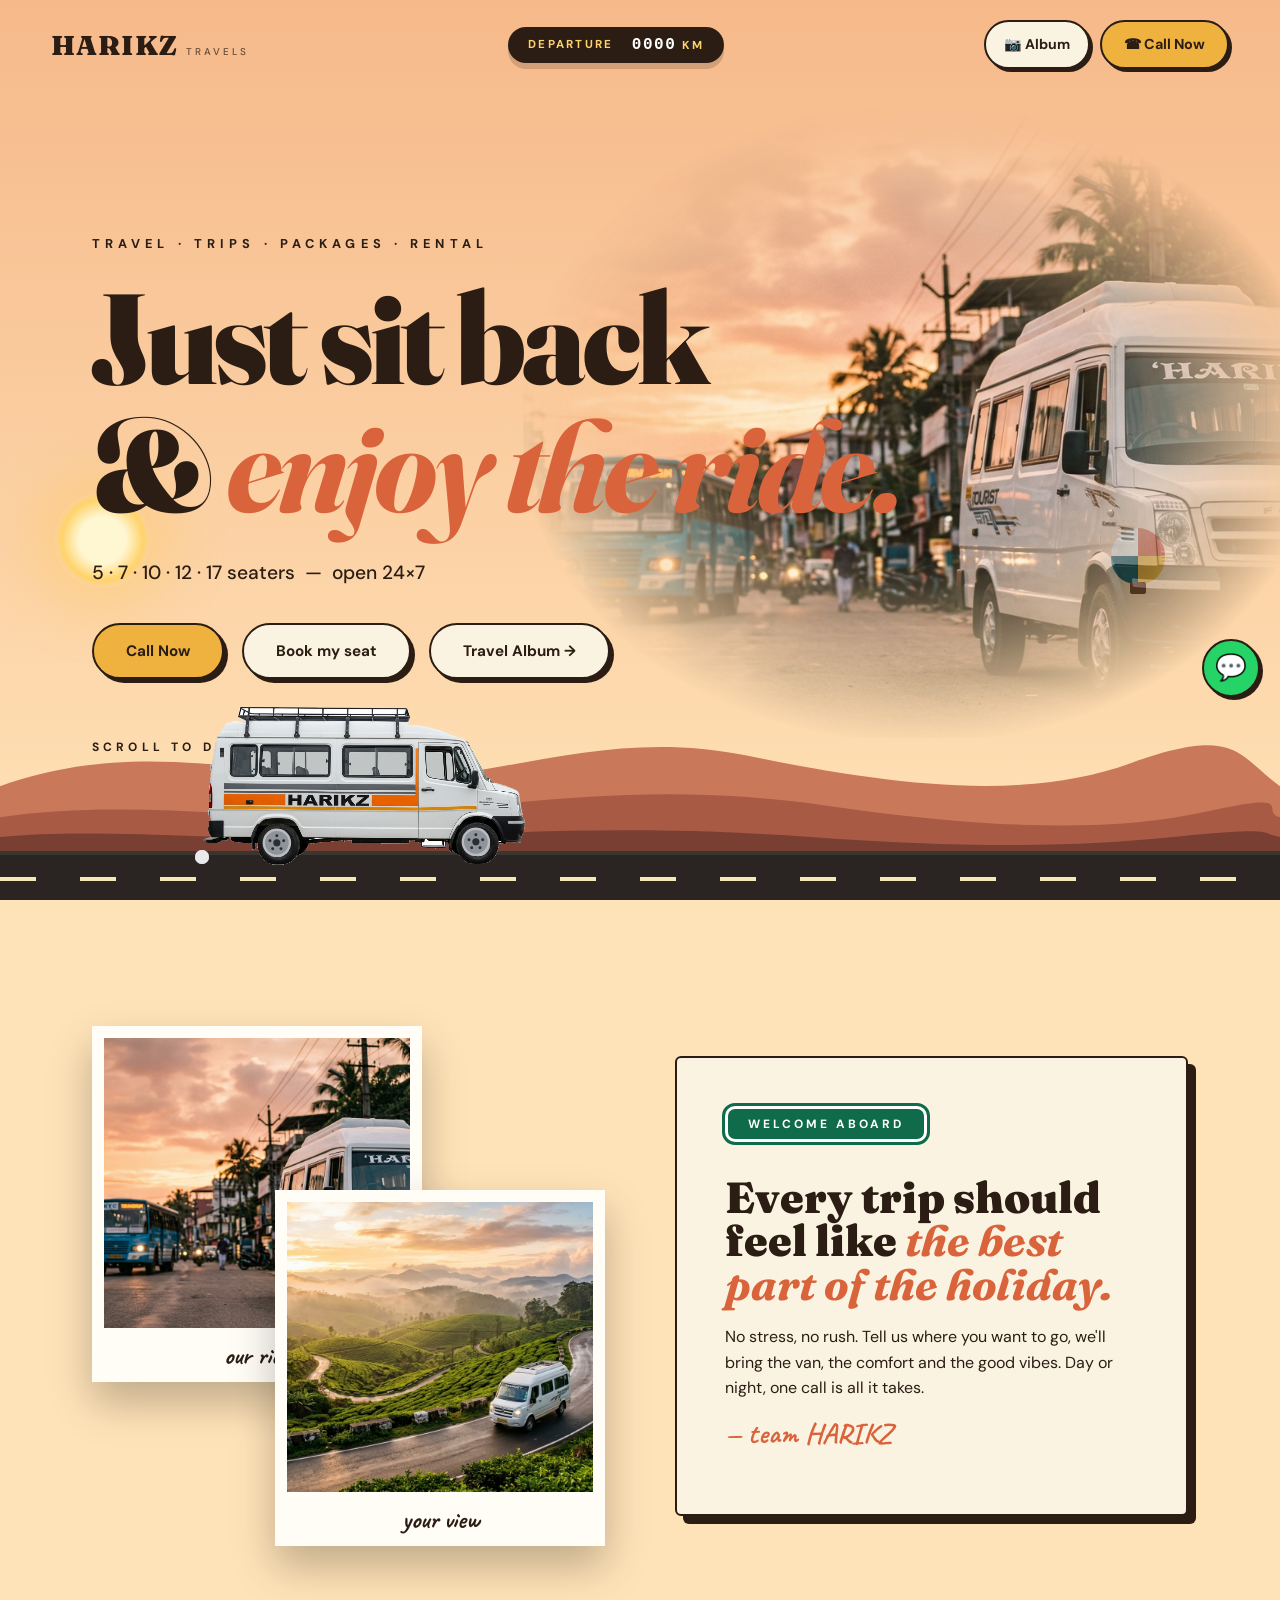
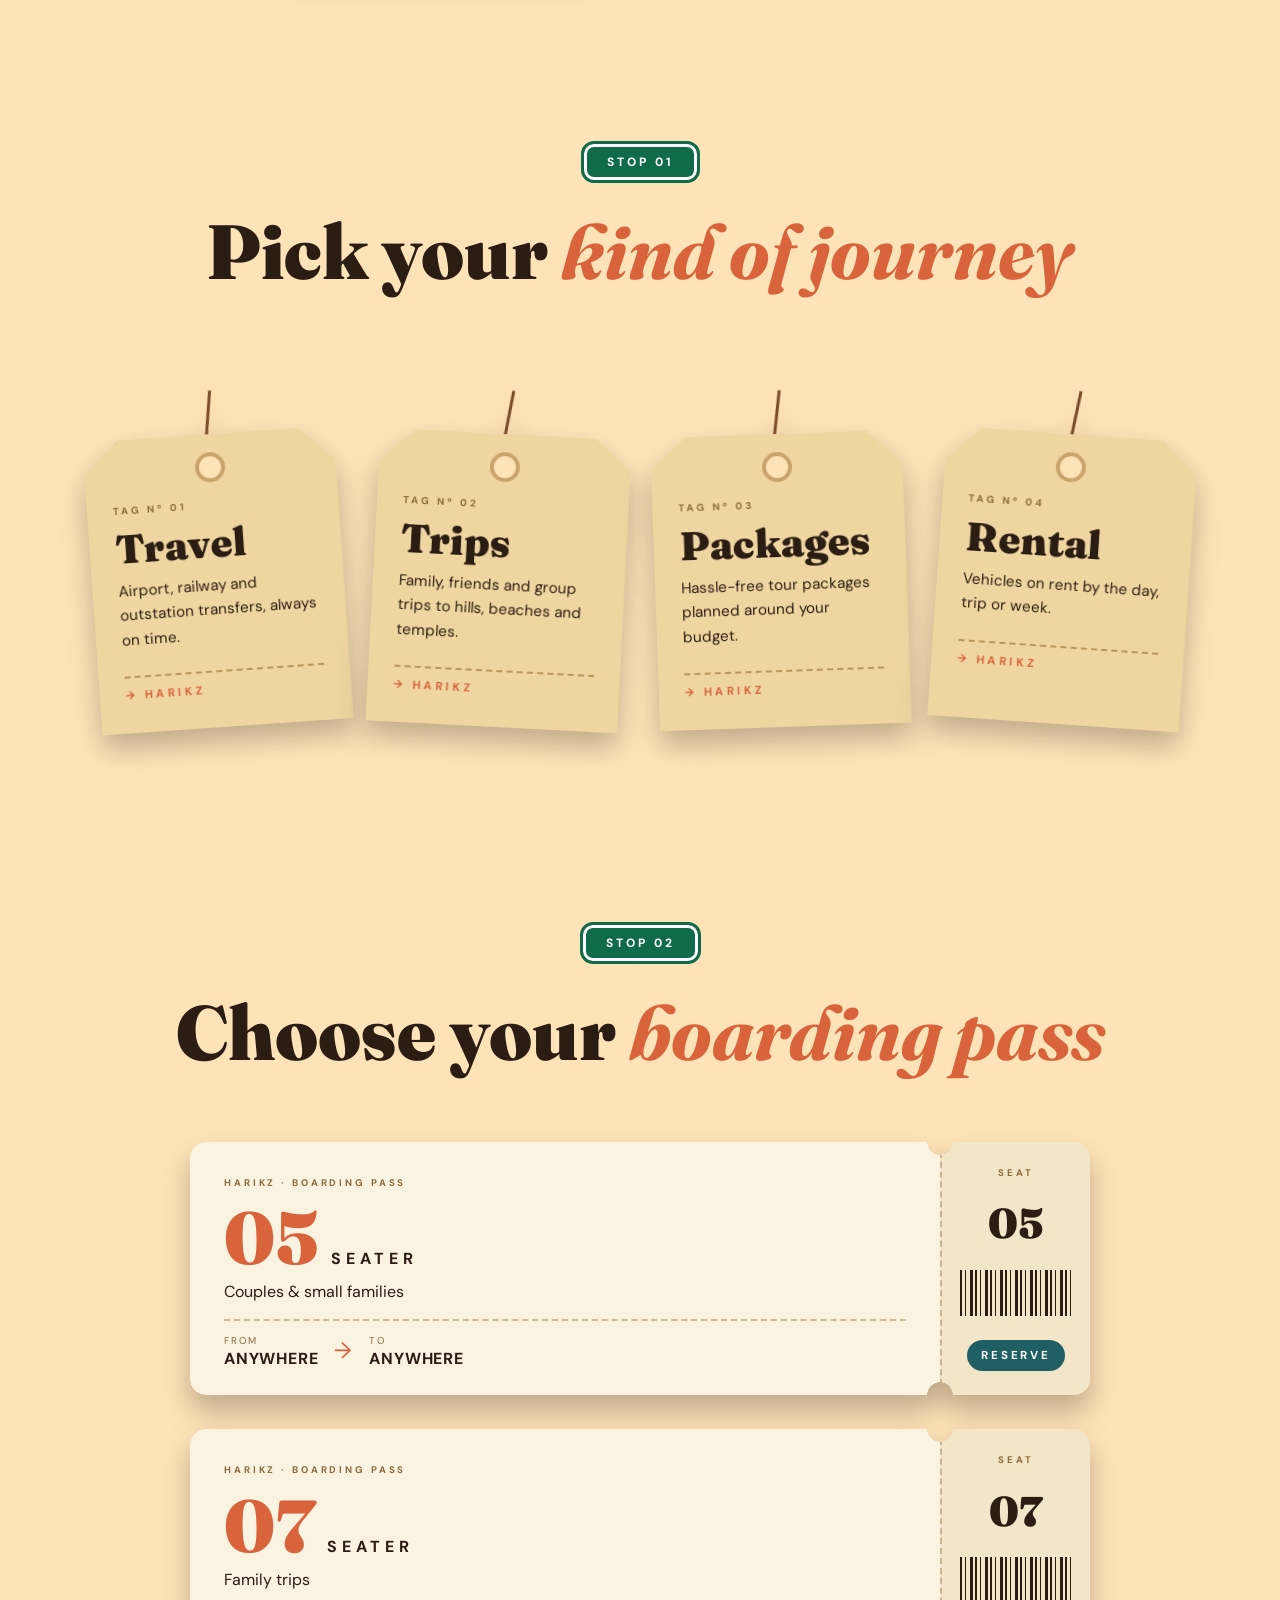
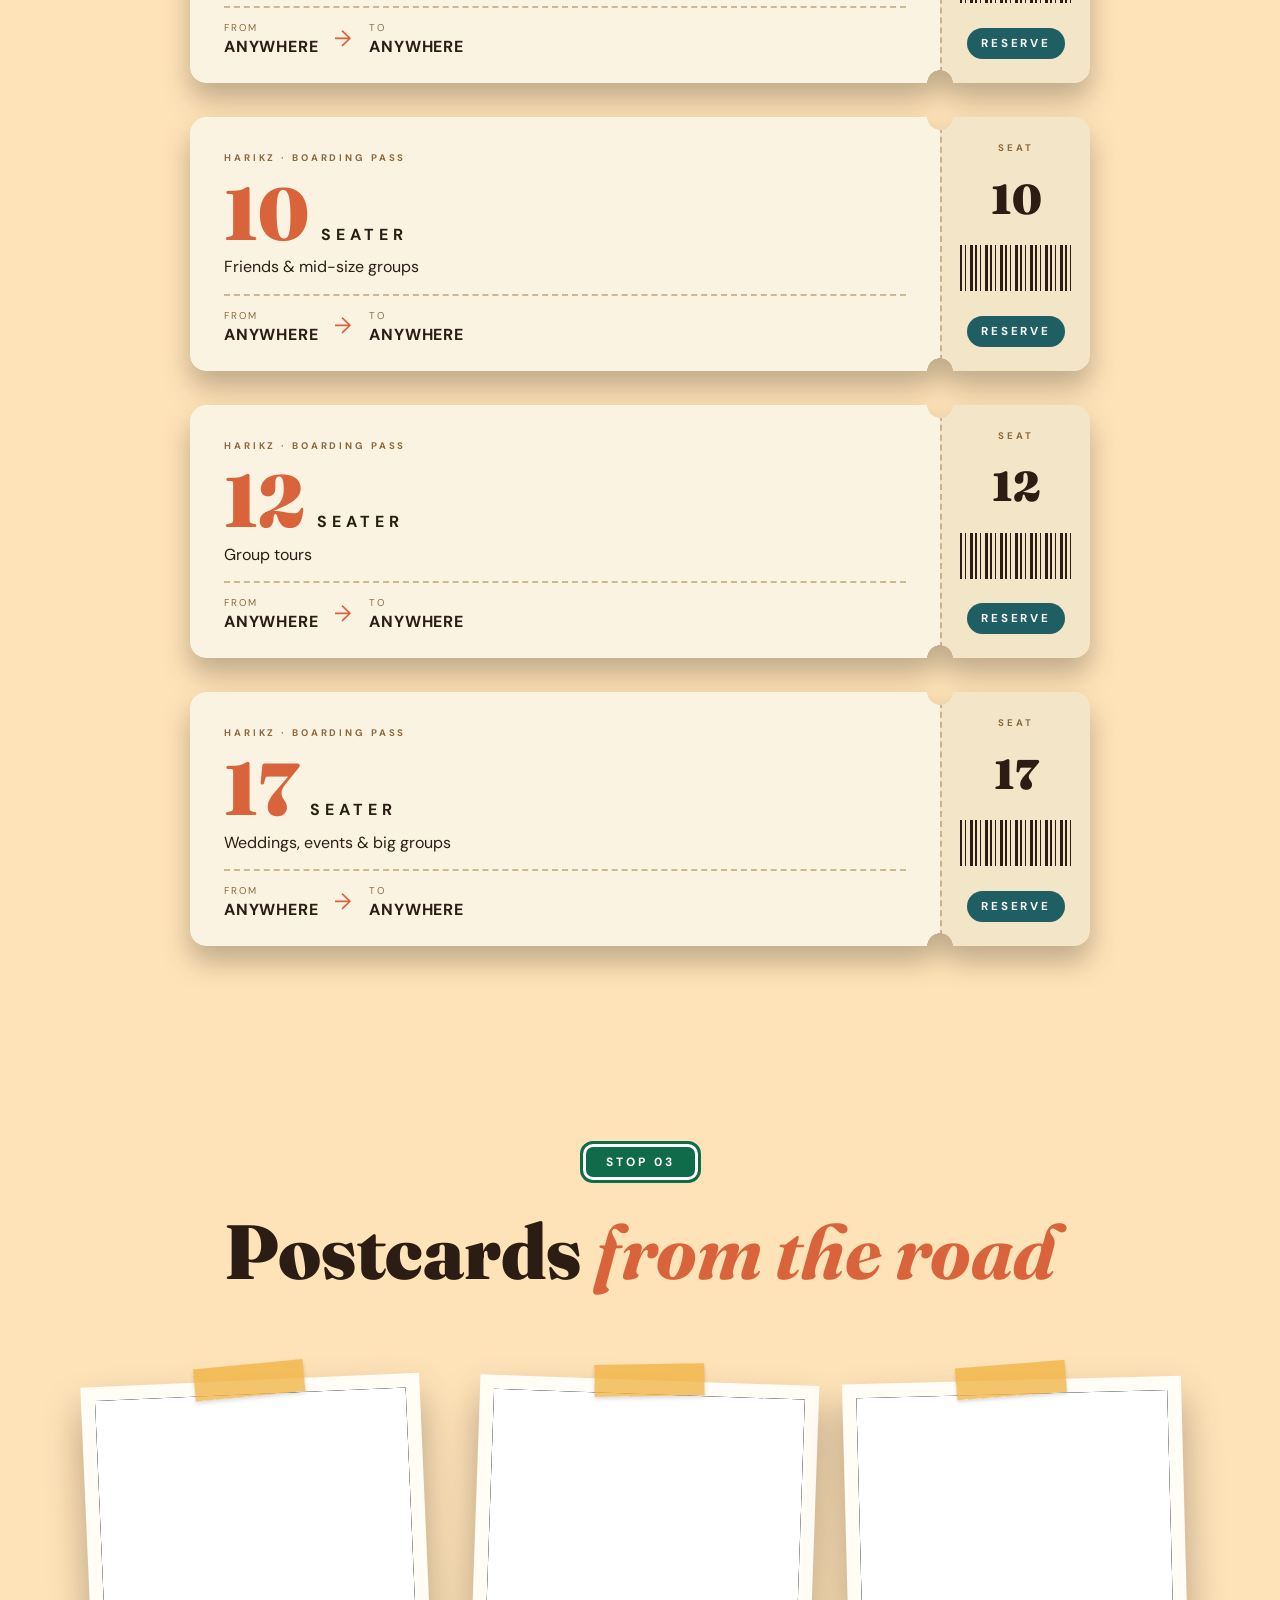
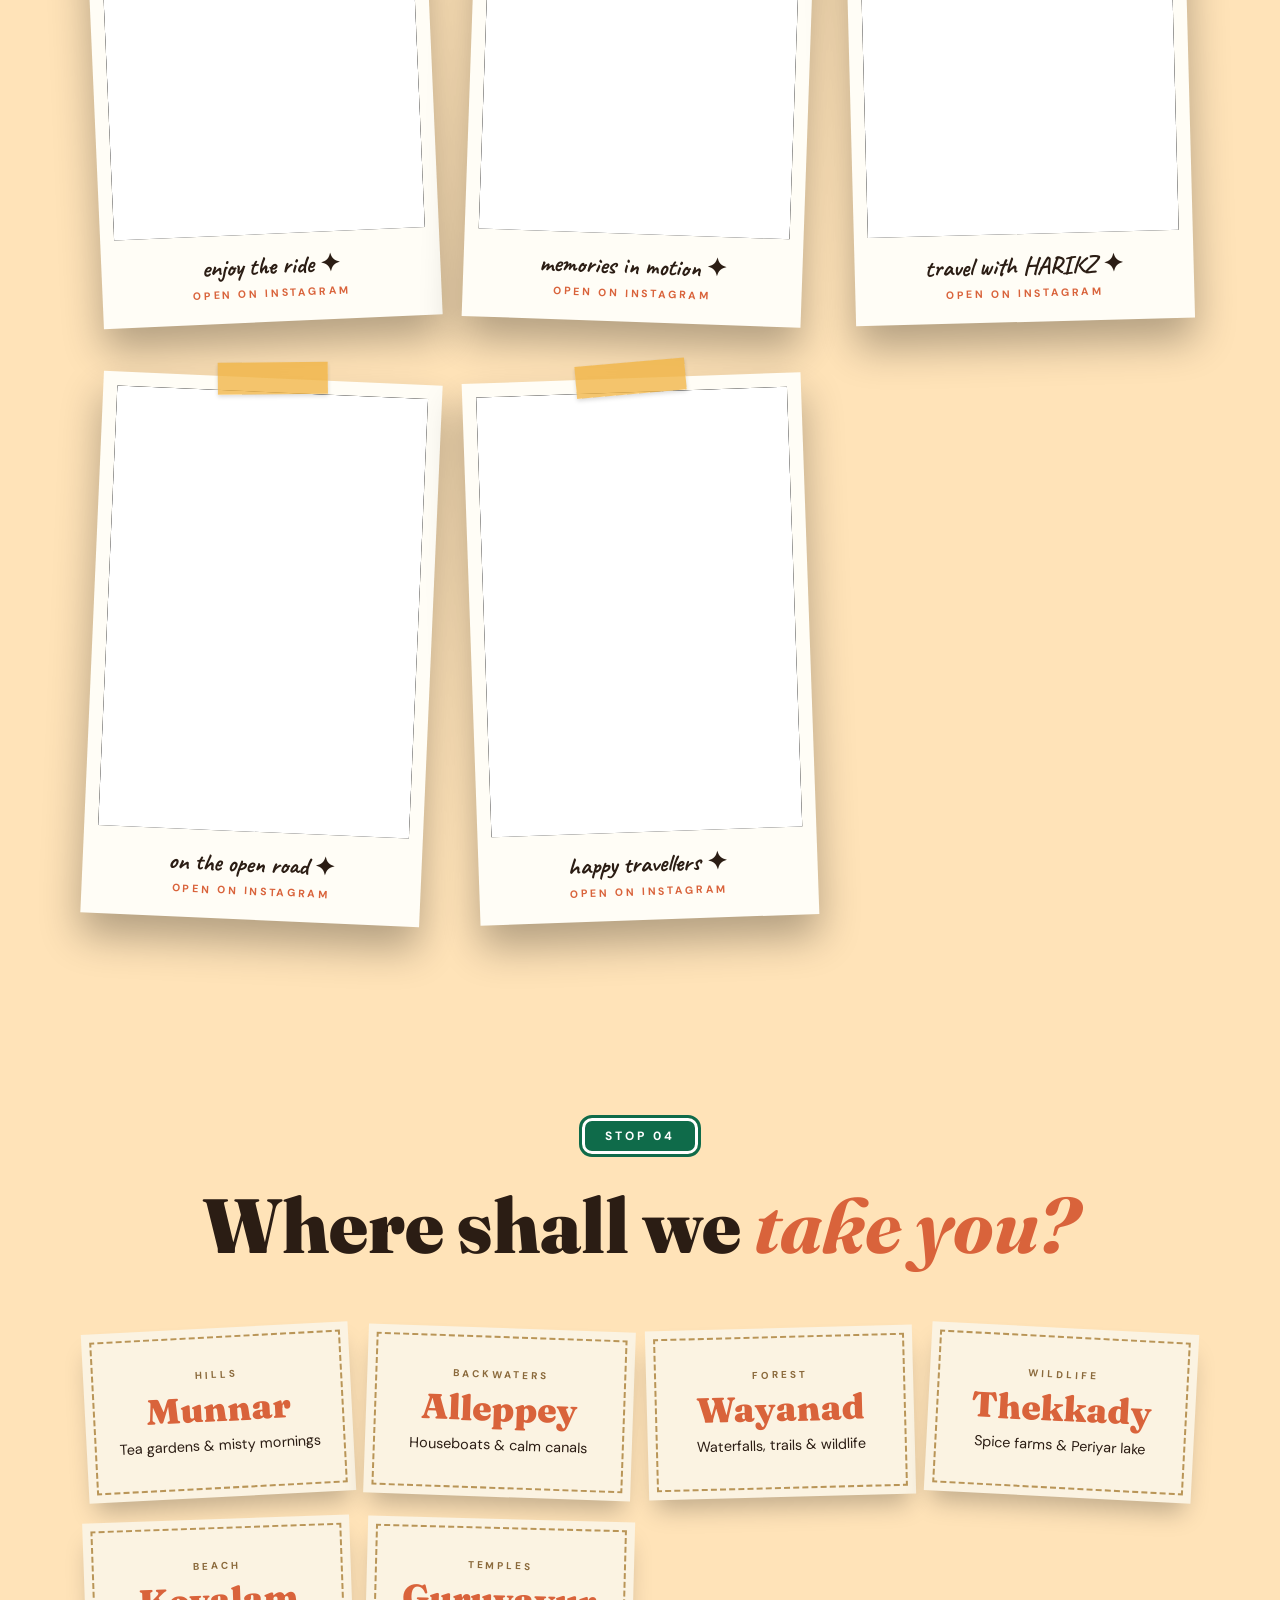
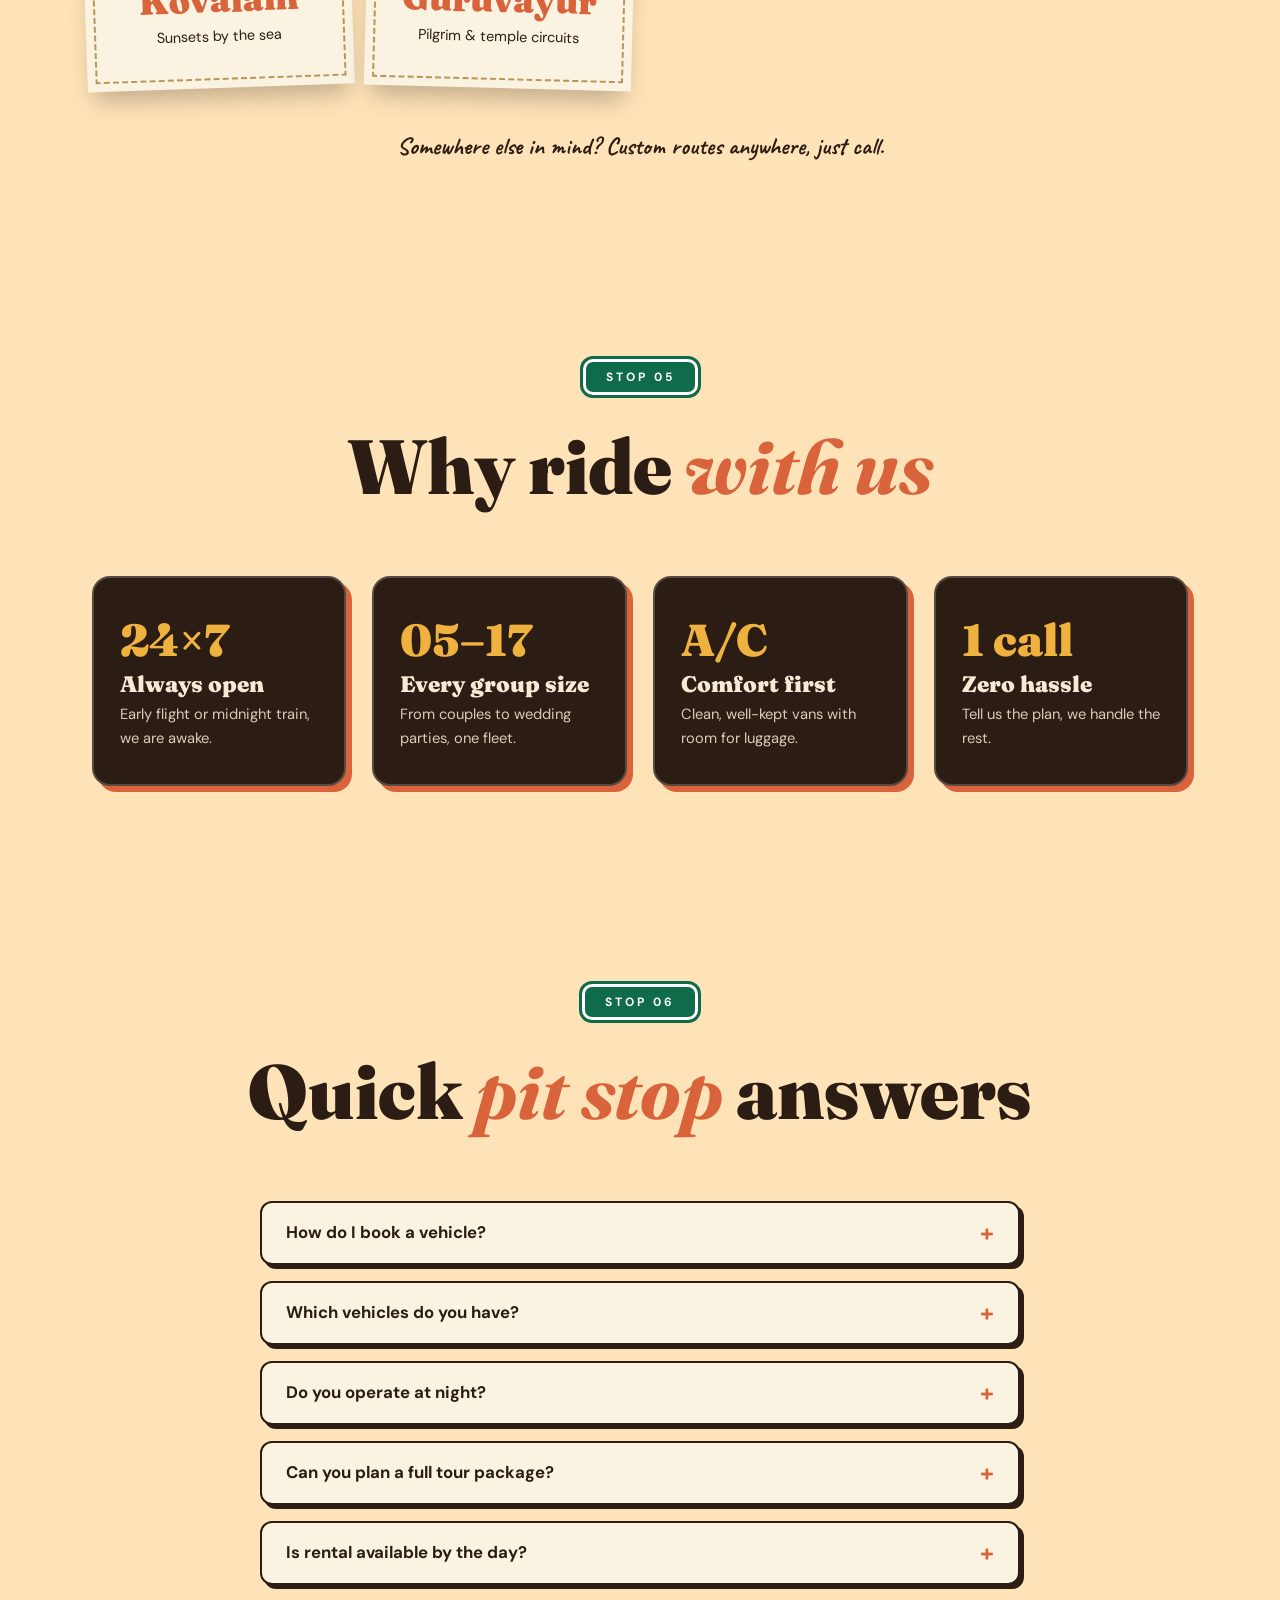
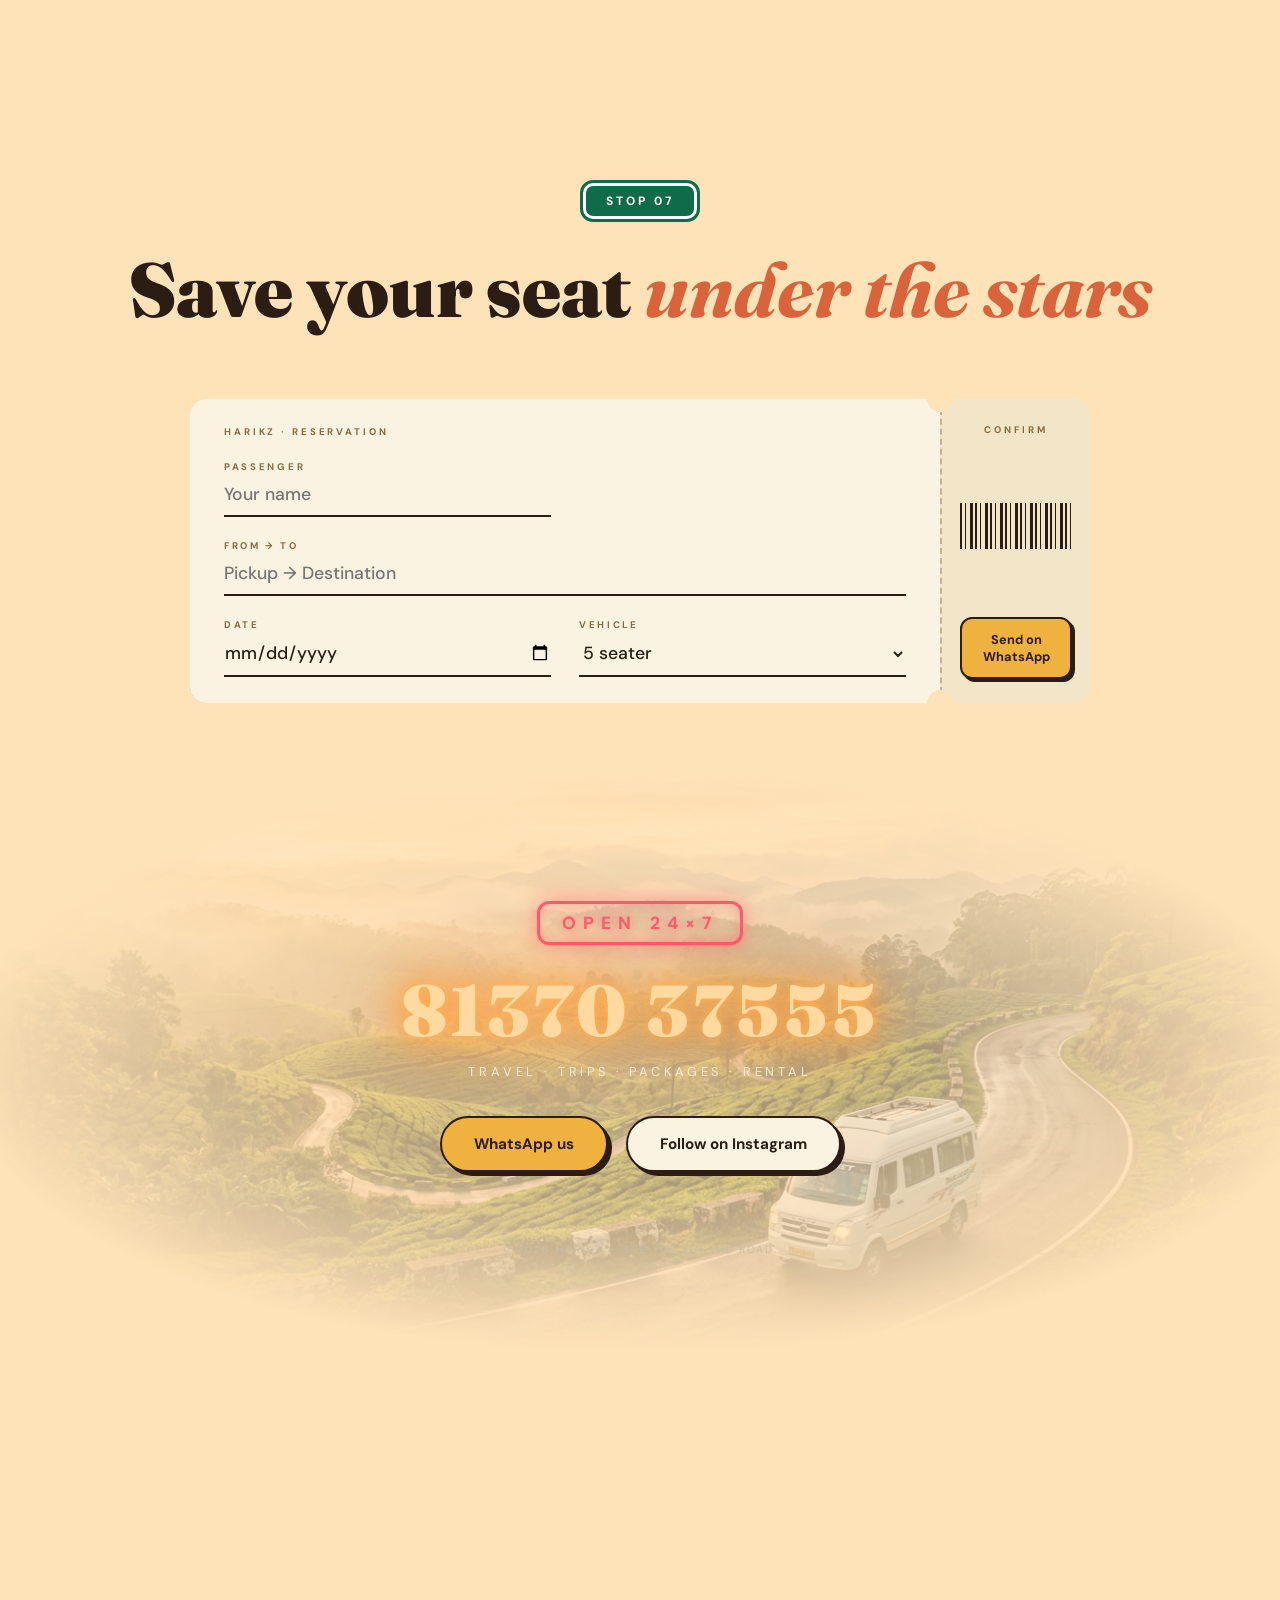
==== commit 191d229c: "Replace Tempo Traveller photo background with coastal sunset cliff and remove album deck from homepa" ====
--- a/index.html
+++ b/index.html
@@ -9,7 +9,6 @@
 <link rel="preconnect" href="https://fonts.gstatic.com" crossorigin>
 <link href="https://fonts.googleapis.com/css2?family=Fraunces:ital,opsz,wght@0,9..144,400;0,9..144,700;0,9..144,900;1,9..144,400;1,9..144,700&family=DM+Sans:wght@400;500;700&family=Caveat:wght@500;700&display=swap" rel="stylesheet">
 <link rel="stylesheet" href="style.css">
-<link rel="stylesheet" href="album/deck.css">
 </head>
 <body>
 
@@ -121,12 +120,6 @@
   </div>
 </section>
 
-<!-- 04a TRAVEL ALBUM TOUCH DECK -->
-<section class="stop album-preview" id="album" data-stop="Photo Album">
-  <div class="shead rv"><span class="sign">Travel Album · 06 Photos</span><h2>Swipe through <em>every mile</em></h2></div>
-  <div id="home-deck" class="tdeck rv"></div>
-</section>
-
 <!-- 04b DESTINATIONS -->
 <section class="stop dest" id="destinations" data-stop="Destinations">
   <div class="shead rv"><span class="sign">Stop 04</span><h2>Where shall we <em>take you?</em></h2></div>
@@ -193,7 +186,6 @@
 </main>
 
 <a id="float-wa" class="fwa" href="https://wa.me/918137037555" target="_blank" rel="noopener" aria-label="Chat on WhatsApp">💬</a>
-<script src="album/deck.js"></script>
 <script src="script.js"></script>
 </body>
 </html>
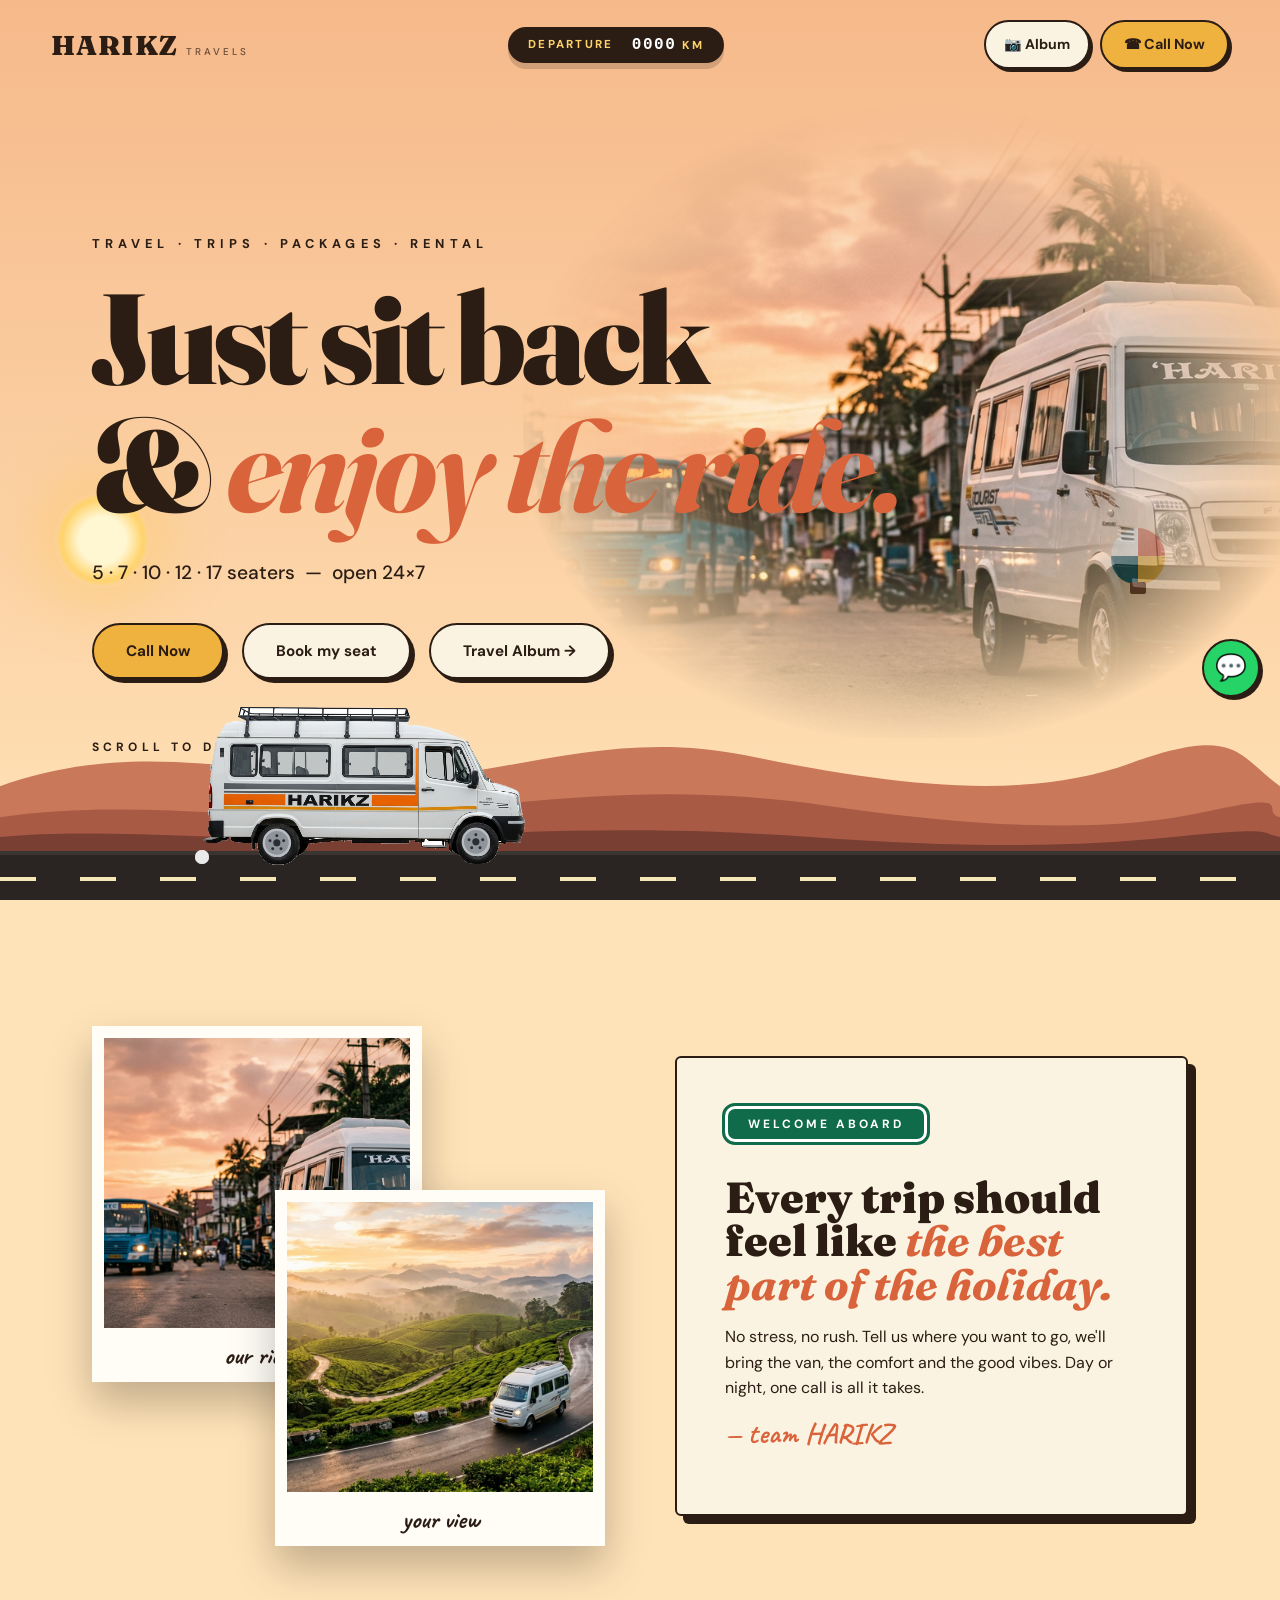
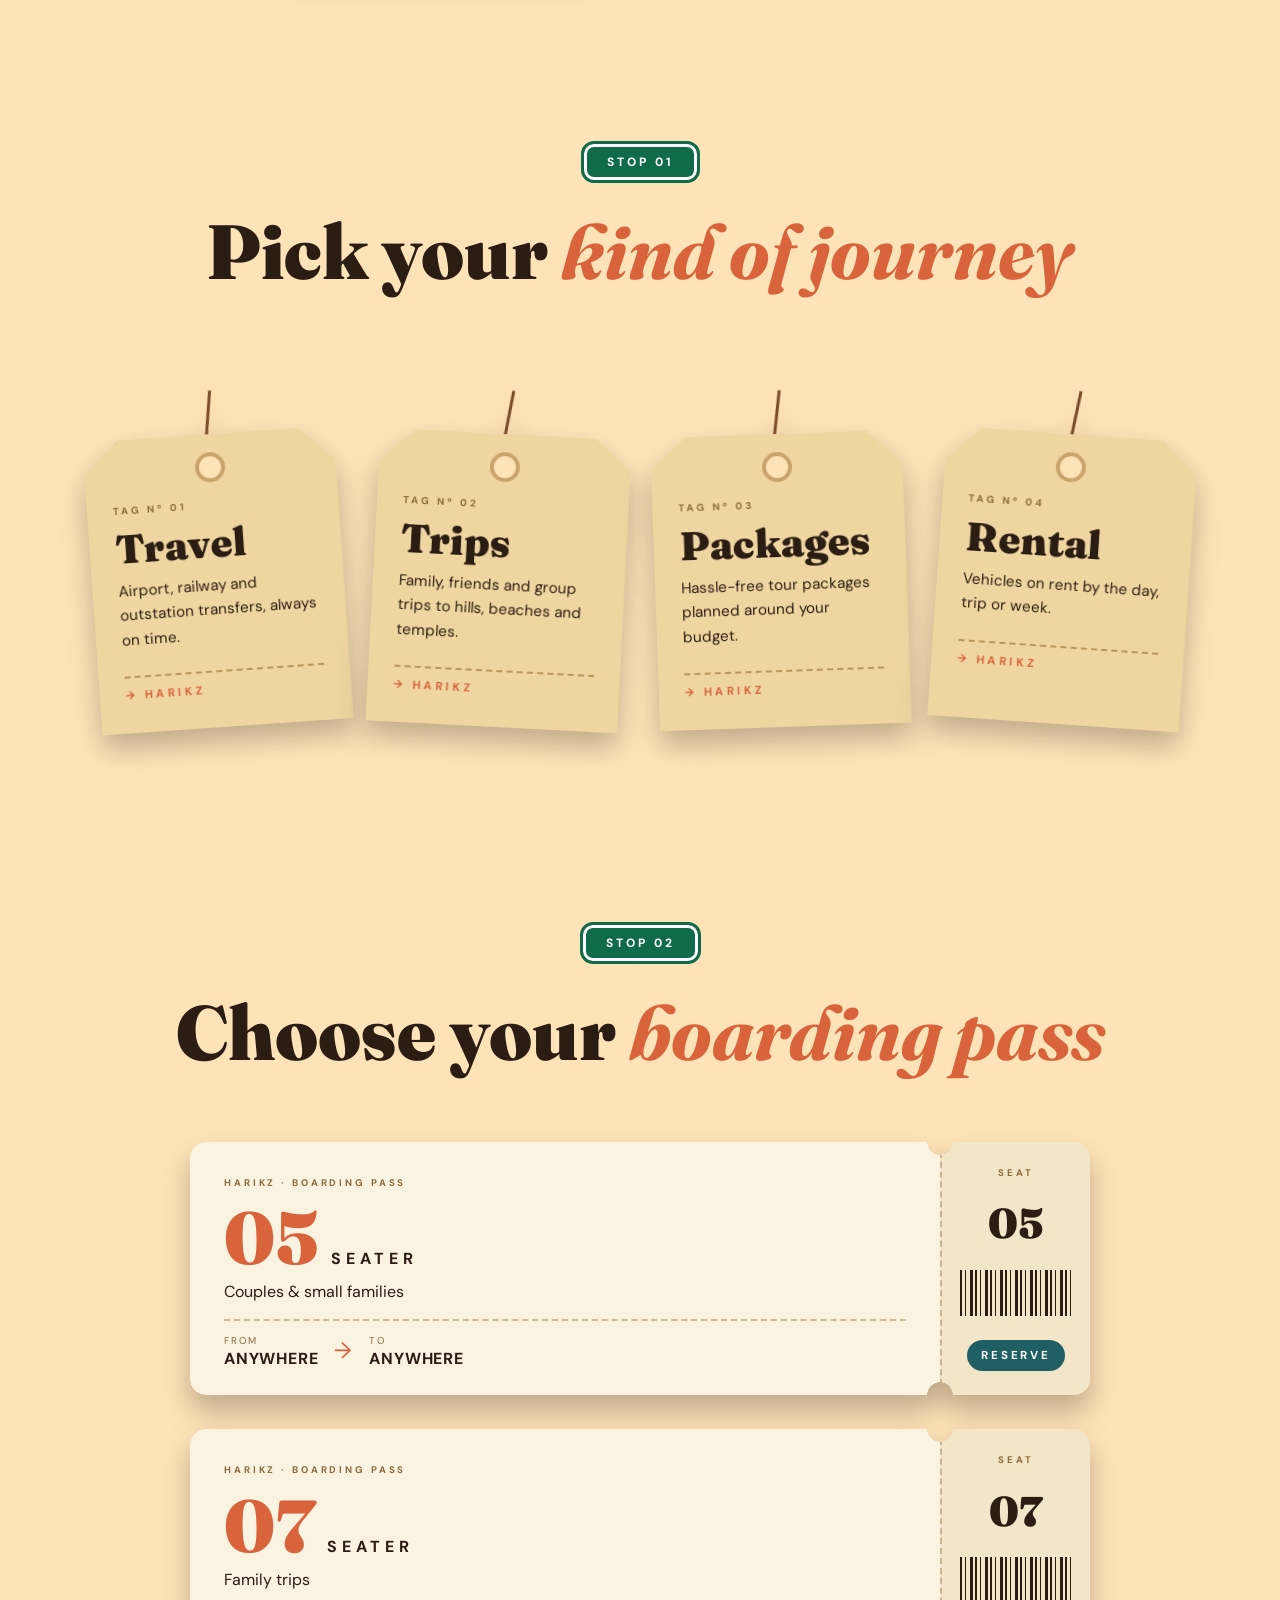
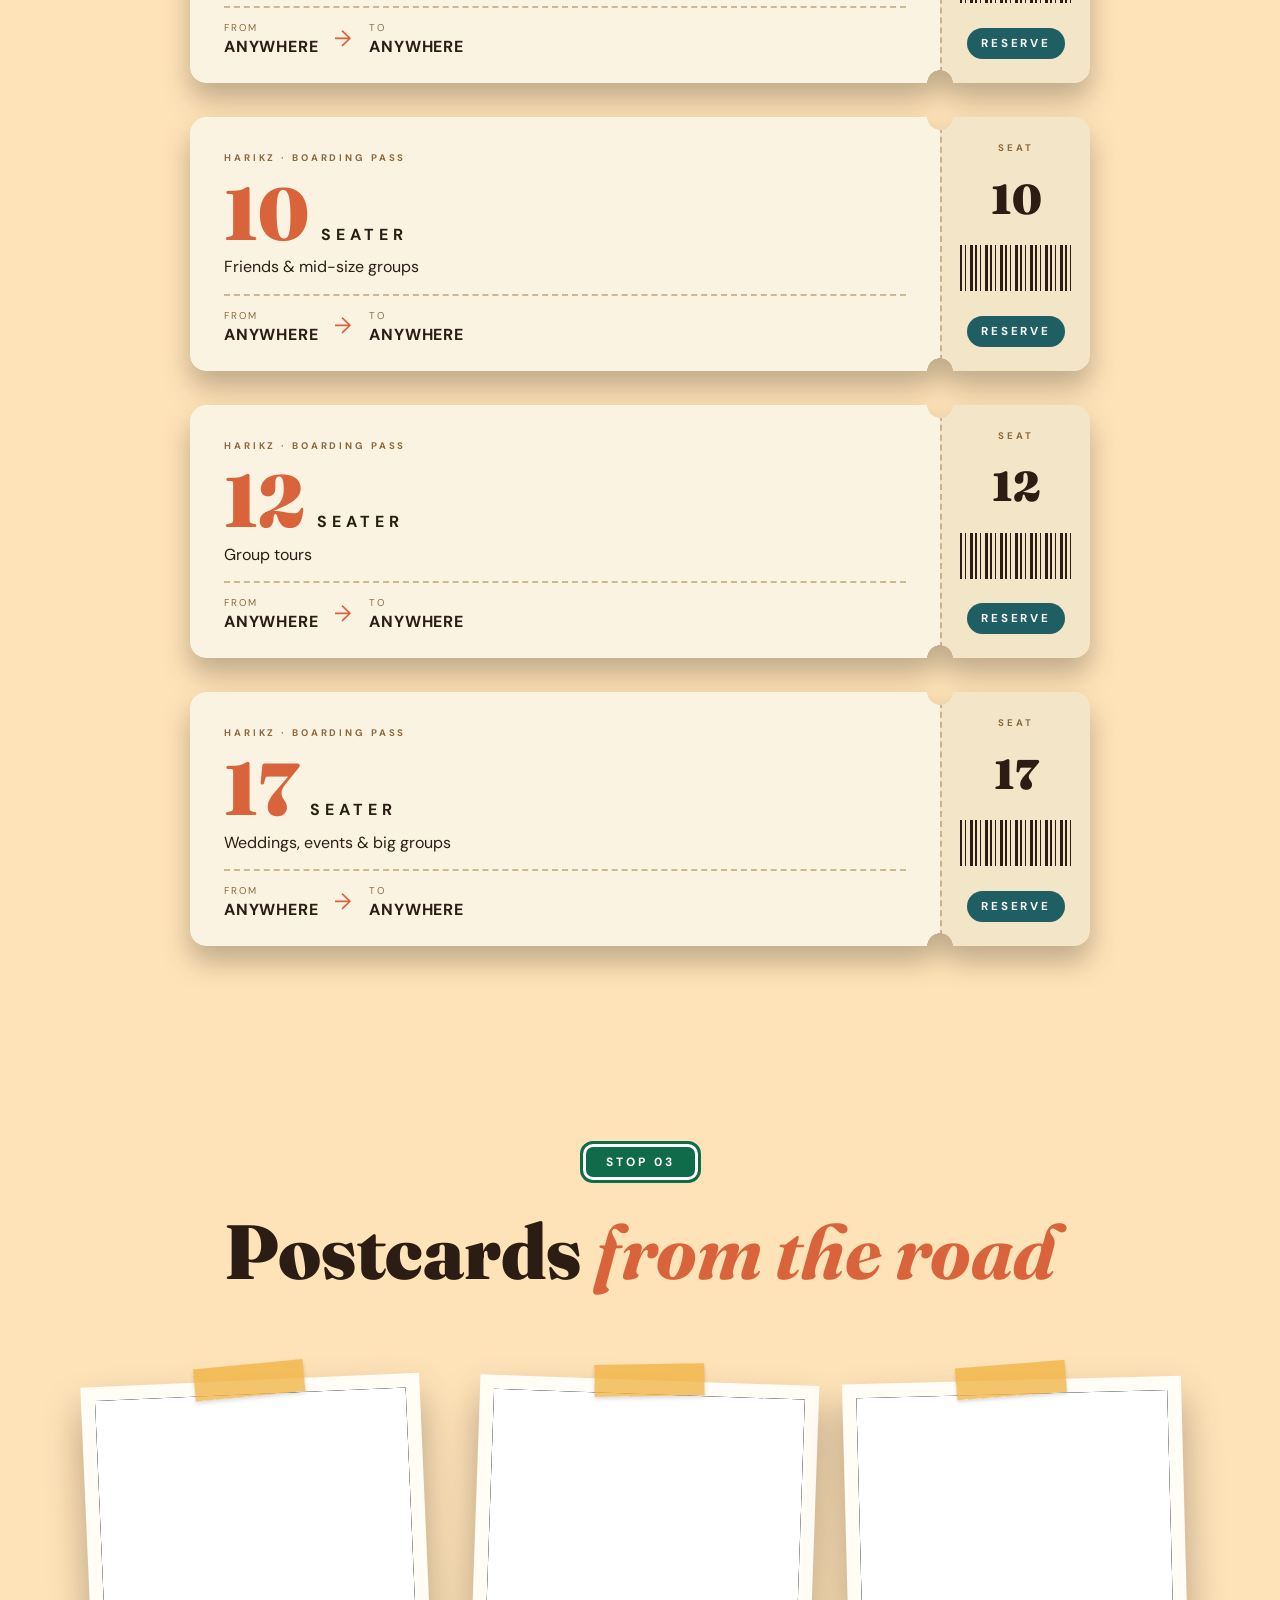
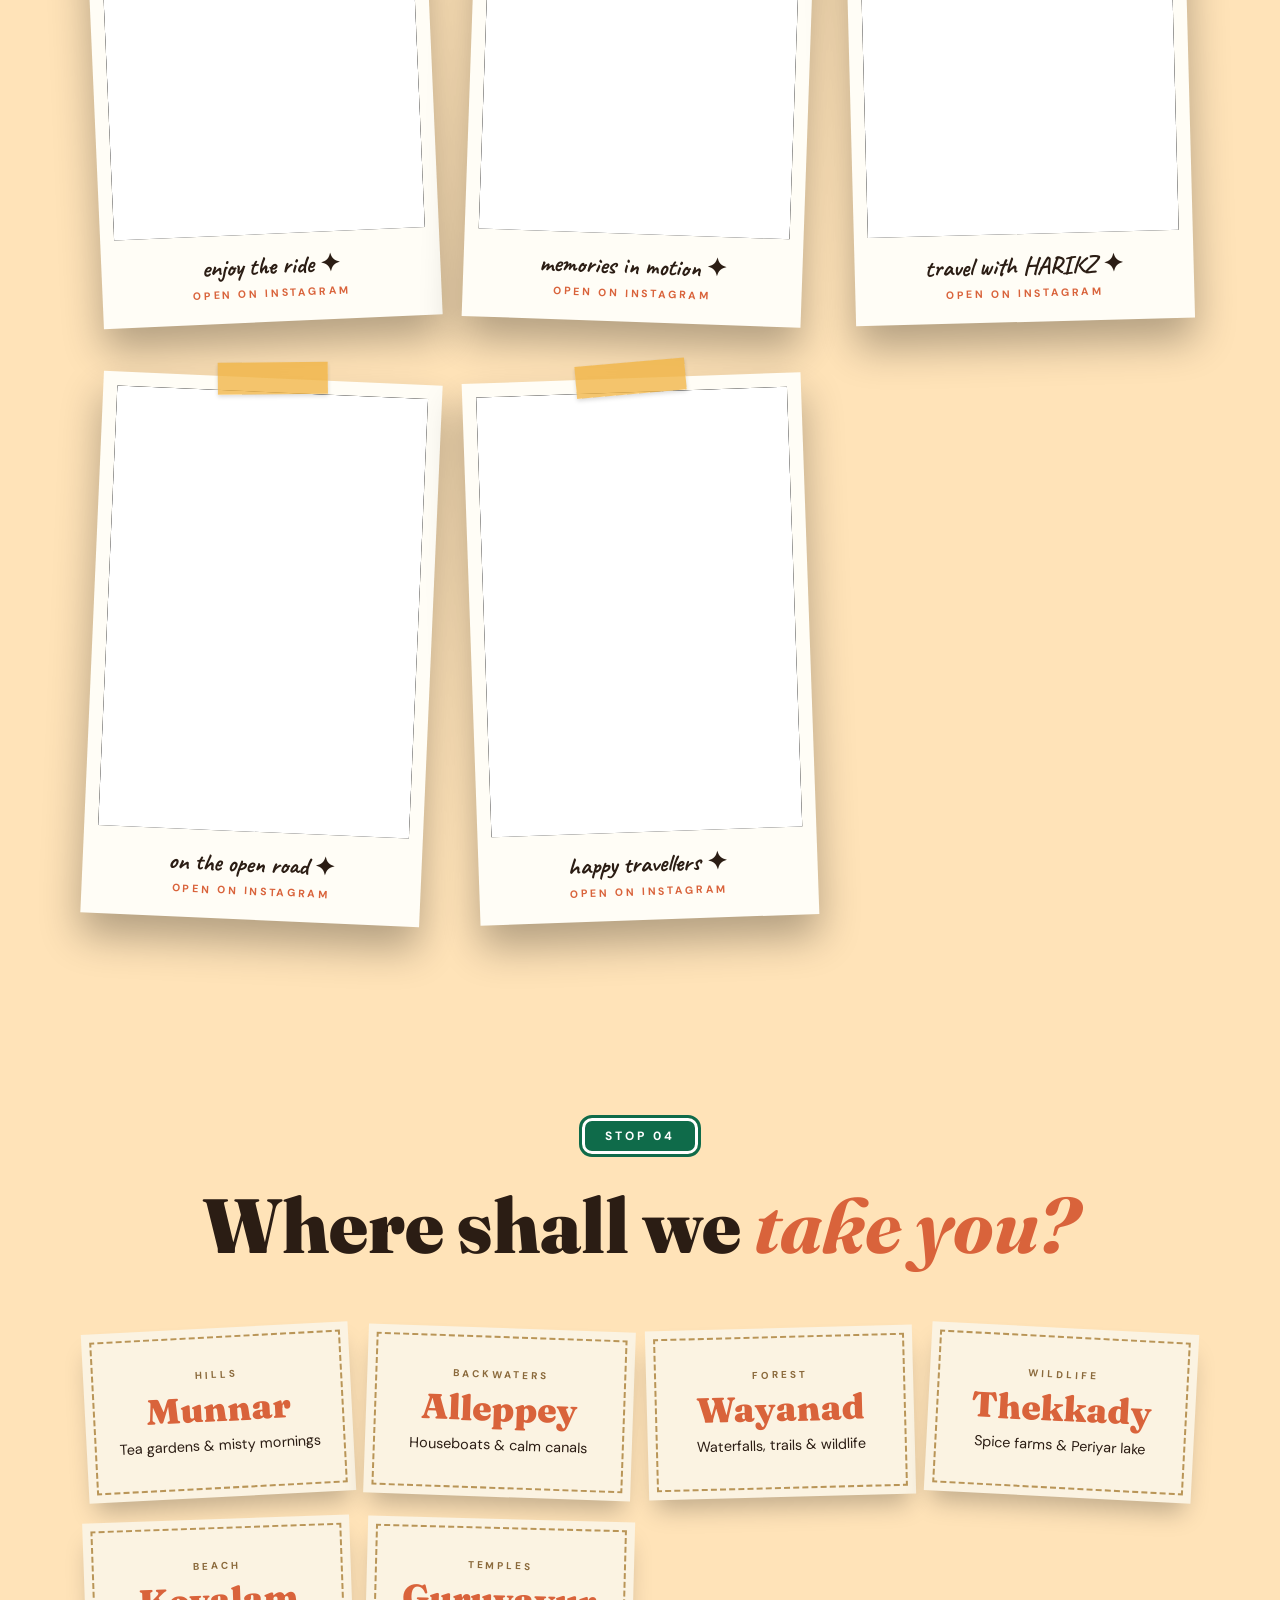
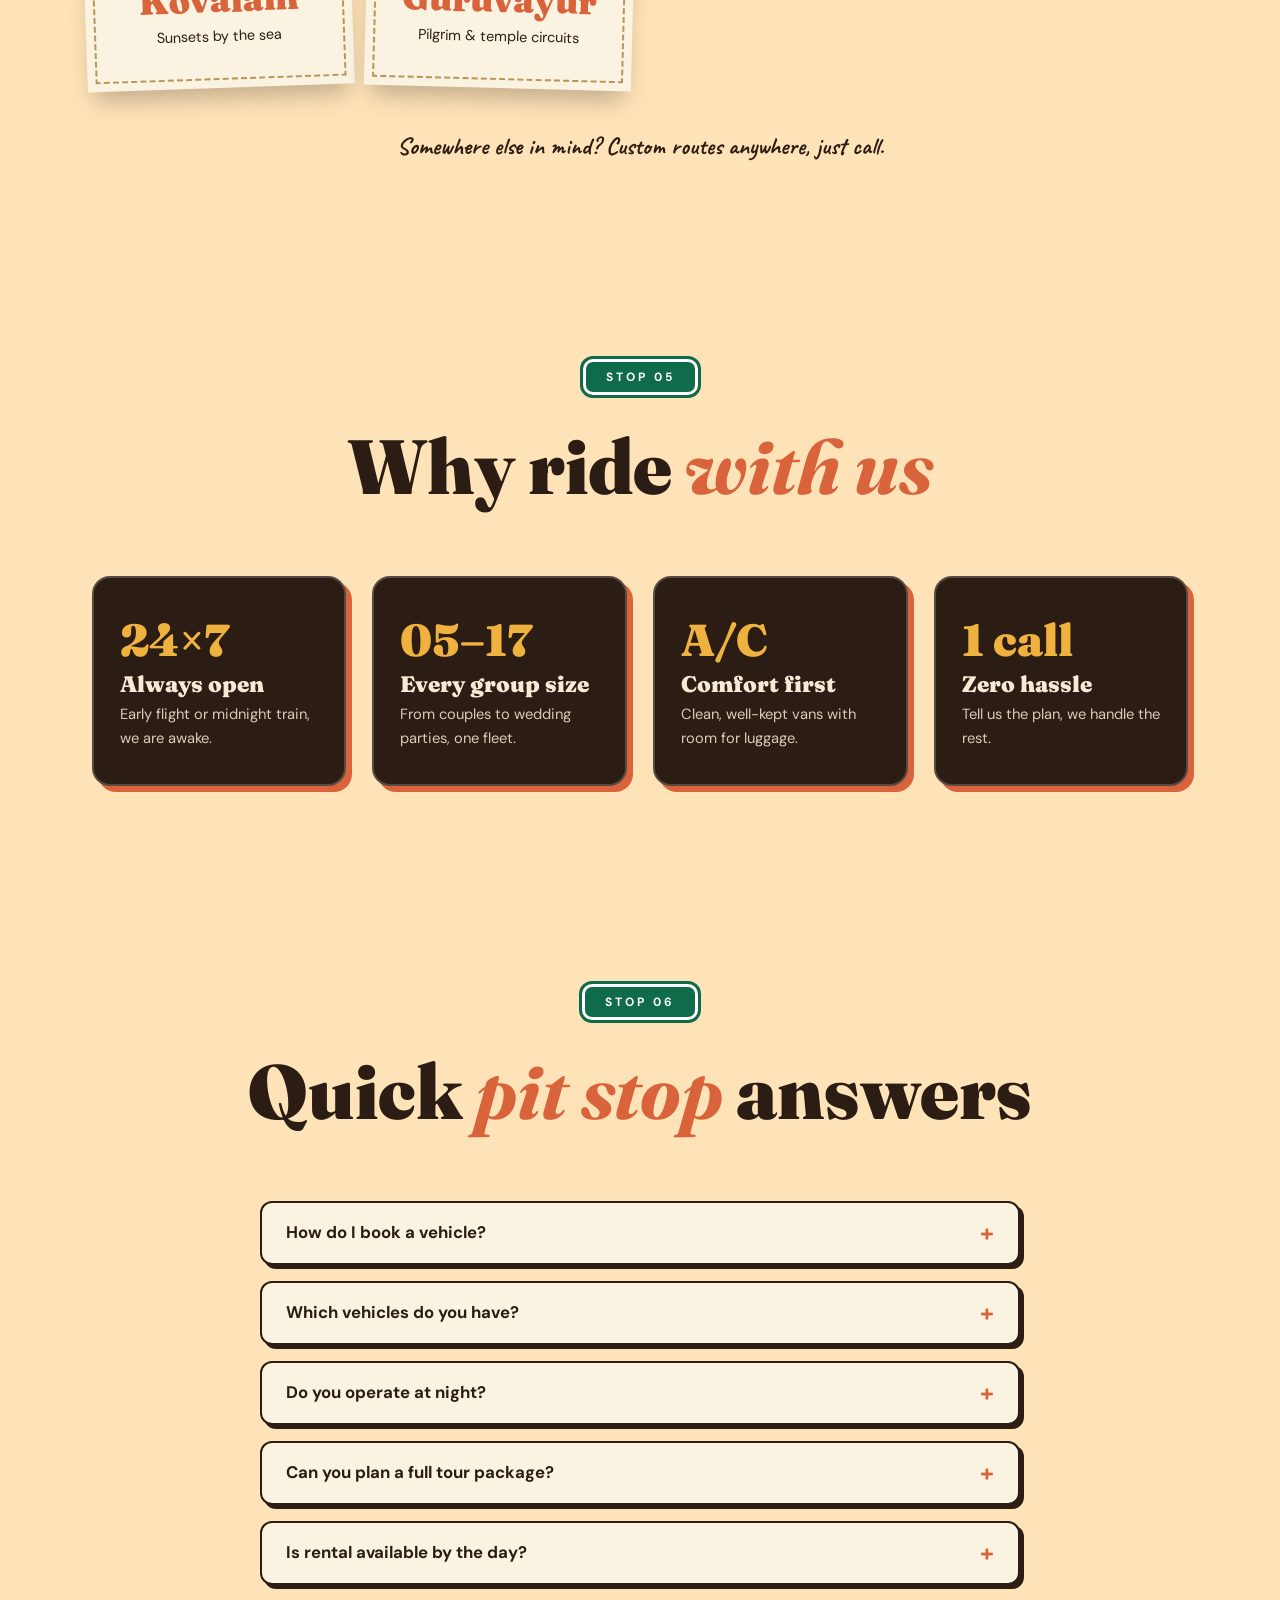
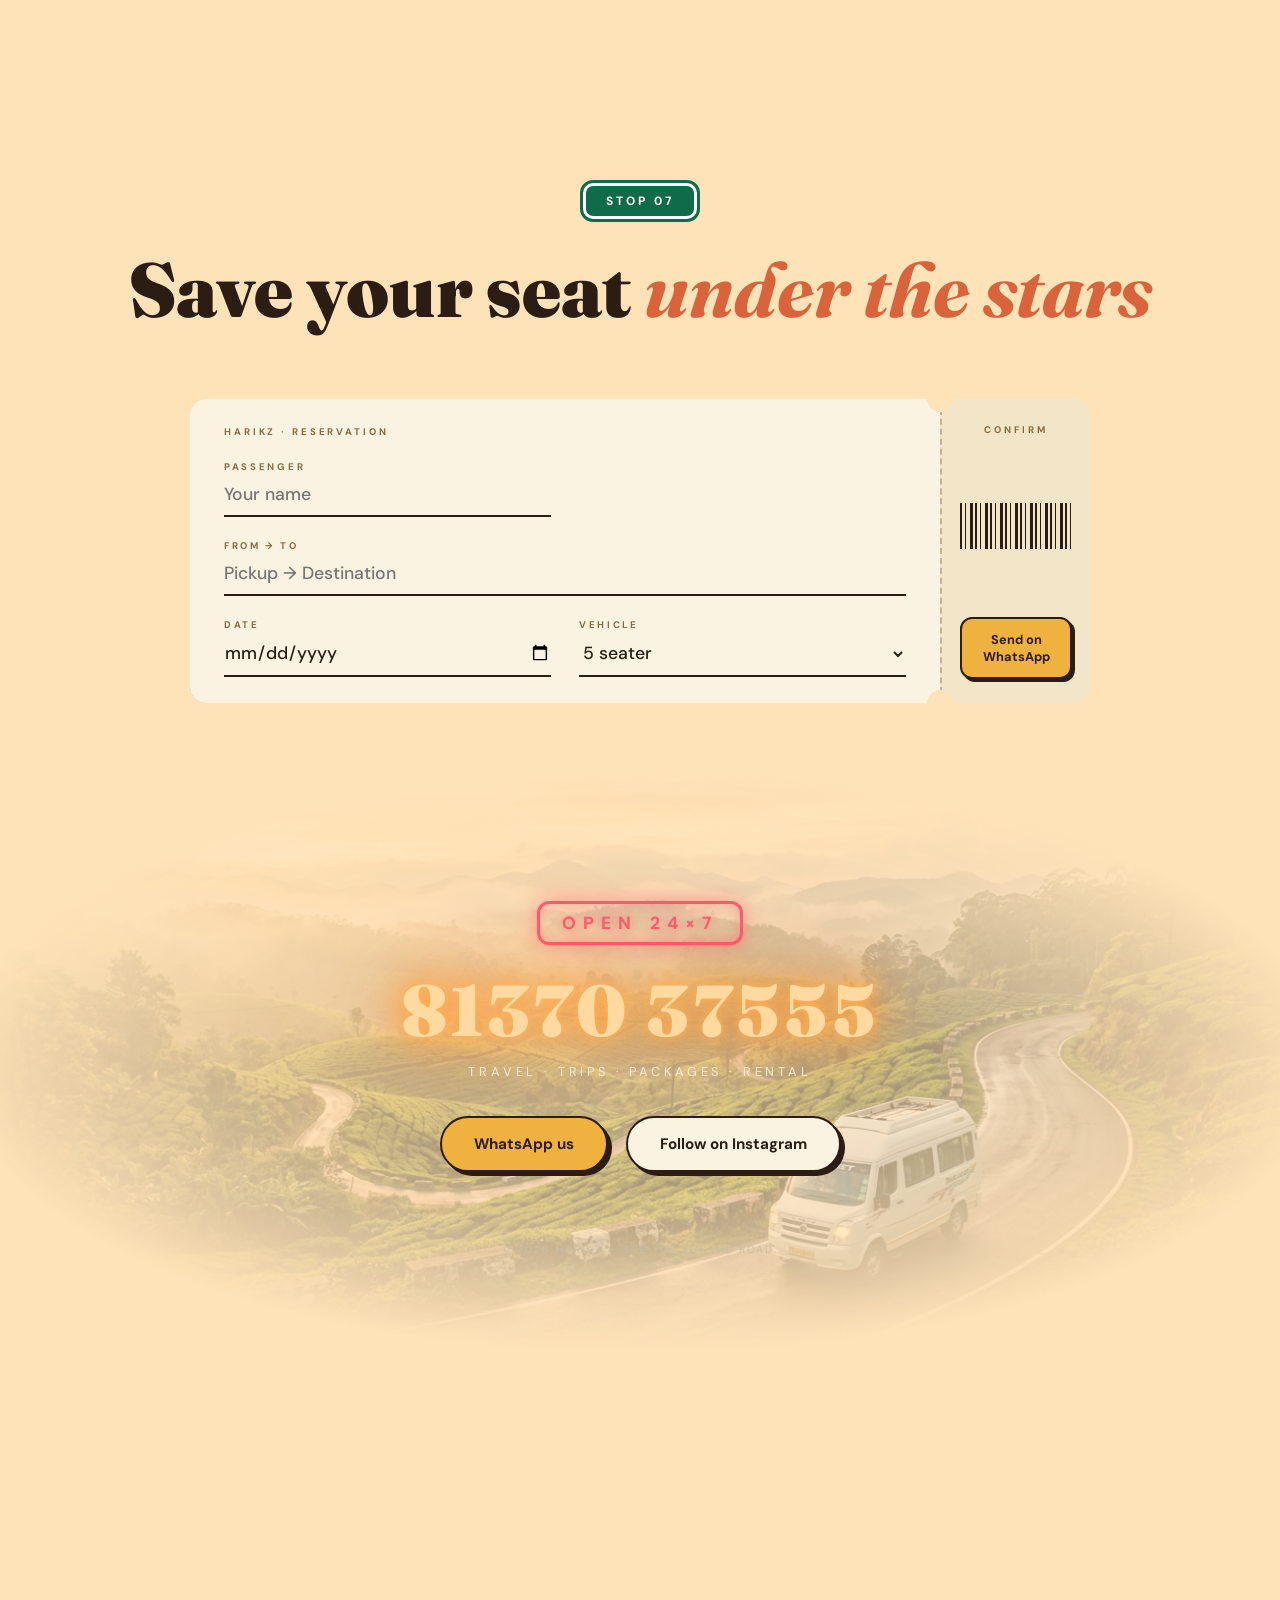
==== commit 4162325f: "Optimize mobile view for homepage header and /album/ postcards & lightbox" ====
--- a/index.html
+++ b/index.html
@@ -2,7 +2,7 @@
 <html lang="en">
 <head>
 <meta charset="UTF-8">
-<meta name="viewport" content="width=device-width, initial-scale=1.0">
+<meta name="viewport" content="width=device-width, initial-scale=1.0, viewport-fit=cover">
 <title>HARIKZ | Travel, Trips, Packages & Rental – Enjoy the Ride, 24x7</title>
 <meta name="description" content="HARIKZ – travel, trips, packages and vehicle rental. 5, 7, 10, 12 and 17 seaters, 24x7. Scroll to take the ride. Call 8137037555.">
 <link rel="preconnect" href="https://fonts.googleapis.com">
--- a/style.css
+++ b/style.css
@@ -34,10 +34,10 @@
 .logo small{font:500 .62rem 'DM Sans';letter-spacing:.3em;text-transform:uppercase;opacity:.7}
 .hud{display:flex;gap:18px;align-items:center;background:var(--dk);color:#ffd36b;padding:9px 20px;border-radius:50px;font:700 .72rem 'DM Sans';letter-spacing:.2em;text-transform:uppercase;box-shadow:0 6px 0 rgba(0,0,0,.15)}
 .hud-km b{font:700 1rem monospace;color:#fff;letter-spacing:.1em}
-.top-actions{display:flex;align-items:center;gap:10px}
-.albumpill{background:var(--paper);color:var(--dk);padding:11px 18px;border-radius:50px;font-weight:700;text-decoration:none;border:2px solid var(--dk);box-shadow:3px 3px 0 var(--dk);transition:.25s;font-size:.88rem}
+.top-actions{display:flex;align-items:center;gap:10px;flex-shrink:0}
+.albumpill{background:var(--paper);color:var(--dk);padding:11px 18px;border-radius:50px;font-weight:700;text-decoration:none;border:2px solid var(--dk);box-shadow:3px 3px 0 var(--dk);transition:.25s;font-size:.88rem;white-space:nowrap}
 .albumpill:hover{transform:translate(-2px,-2px);box-shadow:5px 5px 0 var(--dk);background:#fff}
-.callpill{background:var(--mustard);color:var(--dk);padding:11px 22px;border-radius:50px;font-weight:700;text-decoration:none;border:2px solid var(--dk);box-shadow:3px 3px 0 var(--dk);transition:.25s;font-size:.9rem}
+.callpill{background:var(--mustard);color:var(--dk);padding:11px 22px;border-radius:50px;font-weight:700;text-decoration:none;border:2px solid var(--dk);box-shadow:3px 3px 0 var(--dk);transition:.25s;font-size:.9rem;white-space:nowrap}
 .callpill:hover{transform:translate(-2px,-2px);box-shadow:5px 5px 0 var(--dk)}
 
 /* ---- THE ROAD ---- */
@@ -296,11 +296,12 @@
 /* ---- MOBILE (phones) ---- */
 @media(max-width:600px){
   :root{--sceneH:16vh}
-  .top{padding:12px 4vw}
-  .logo{font-size:1.25rem}
+  .top{padding:max(12px,env(safe-area-inset-top)) 4vw 10px}
+  .logo{font-size:1.18rem}
   .top-actions{gap:6px}
-  .albumpill{padding:8px 11px;font-size:.74rem;box-shadow:2px 2px 0 var(--dk)}
-  .callpill{padding:8px 13px;font-size:.78rem;box-shadow:2px 2px 0 var(--dk)}
+  .albumpill{padding:7px 11px;font-size:.73rem;box-shadow:2px 2px 0 var(--dk)}
+  .callpill{padding:7px 11px;font-size:.73rem;box-shadow:2px 2px 0 var(--dk)}
+  .cta{gap:10px}
   .van{left:3vw;width:clamp(170px,56vw,260px);bottom:2vh}
   .van .beam{
     left:95.5% !important;
